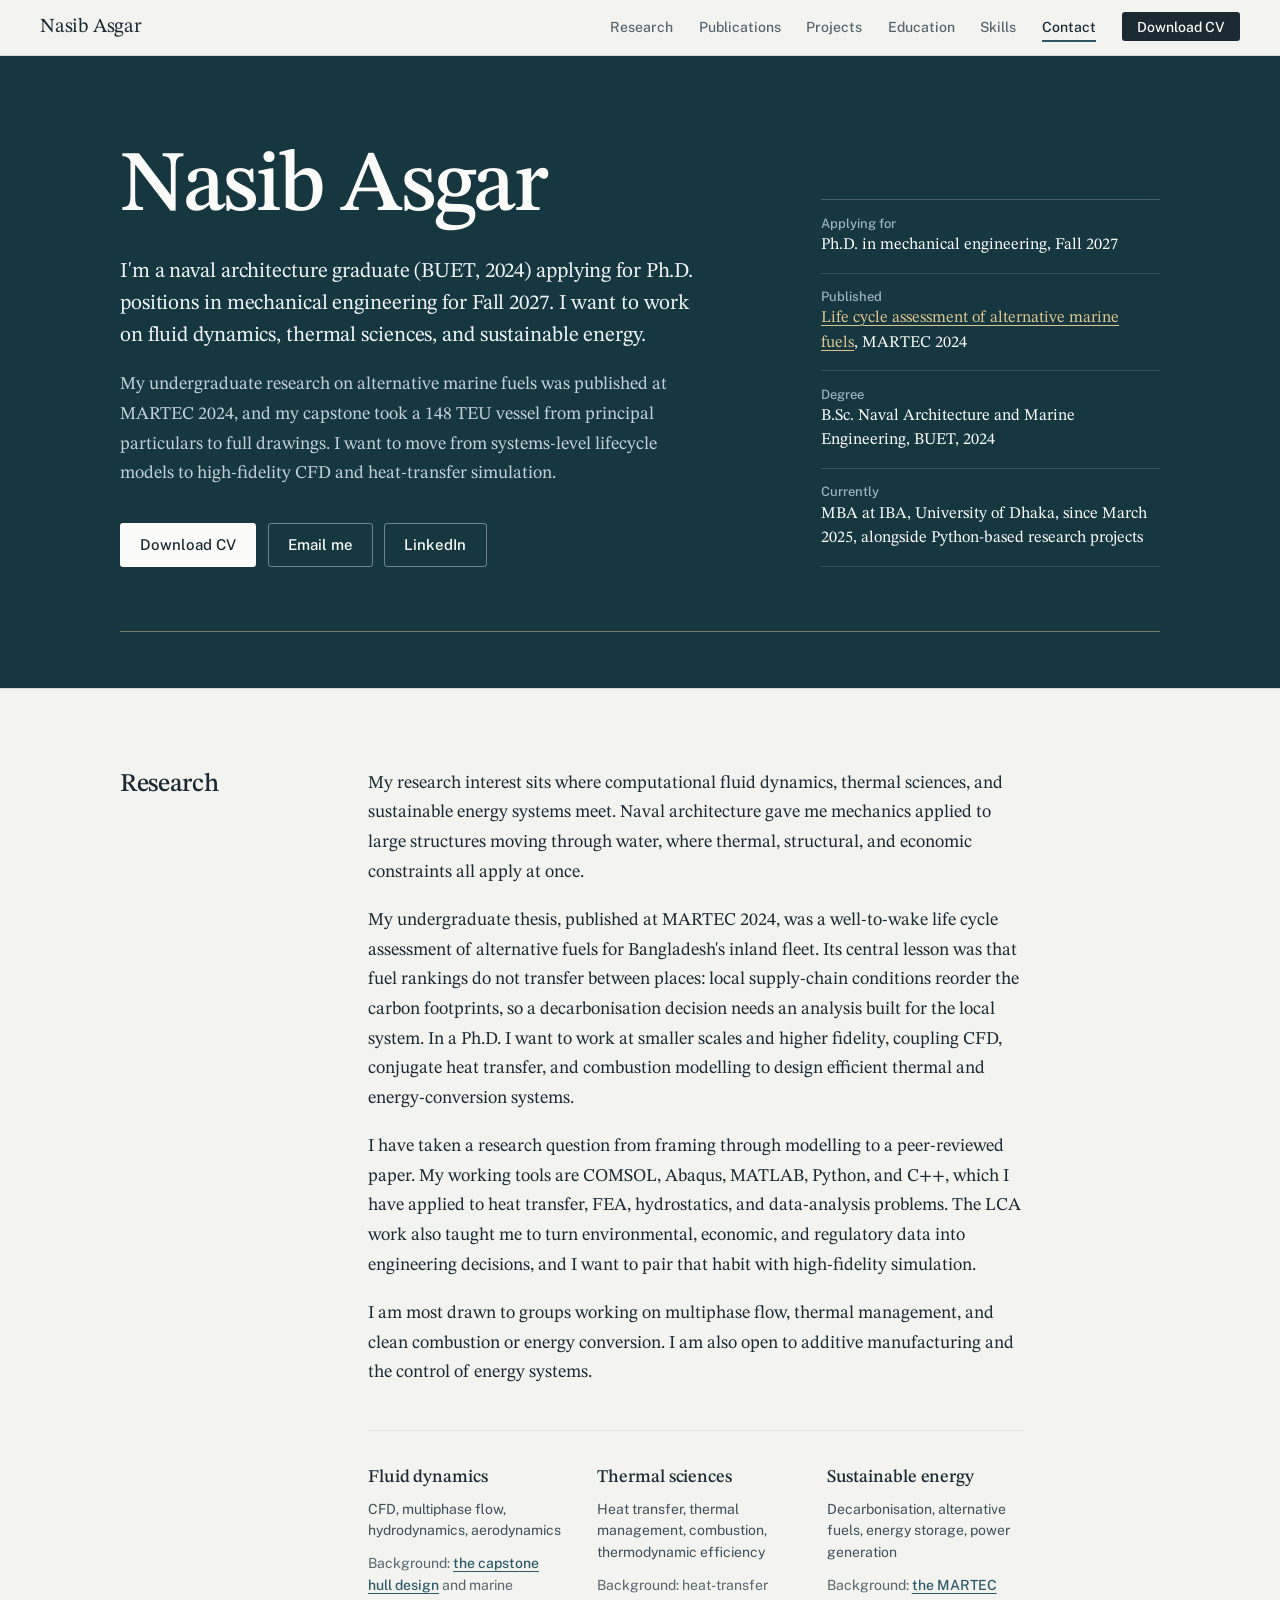
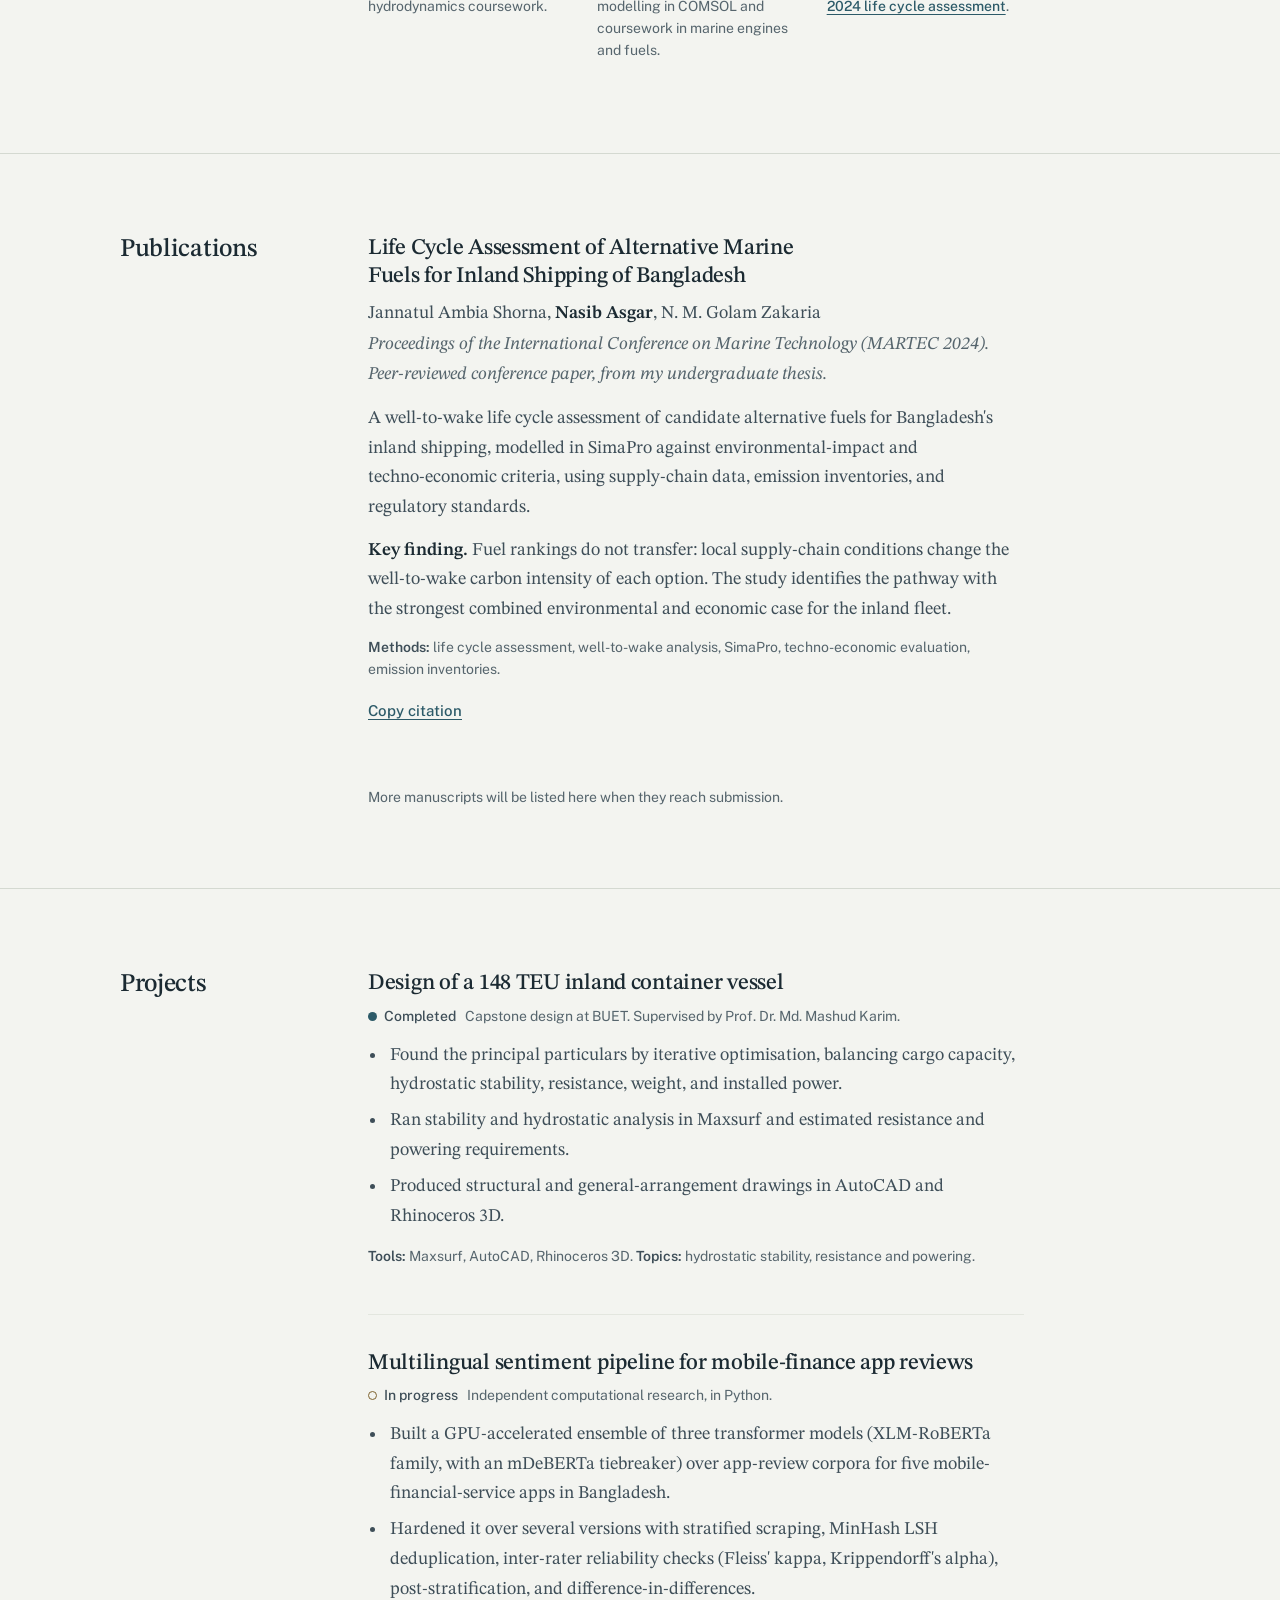
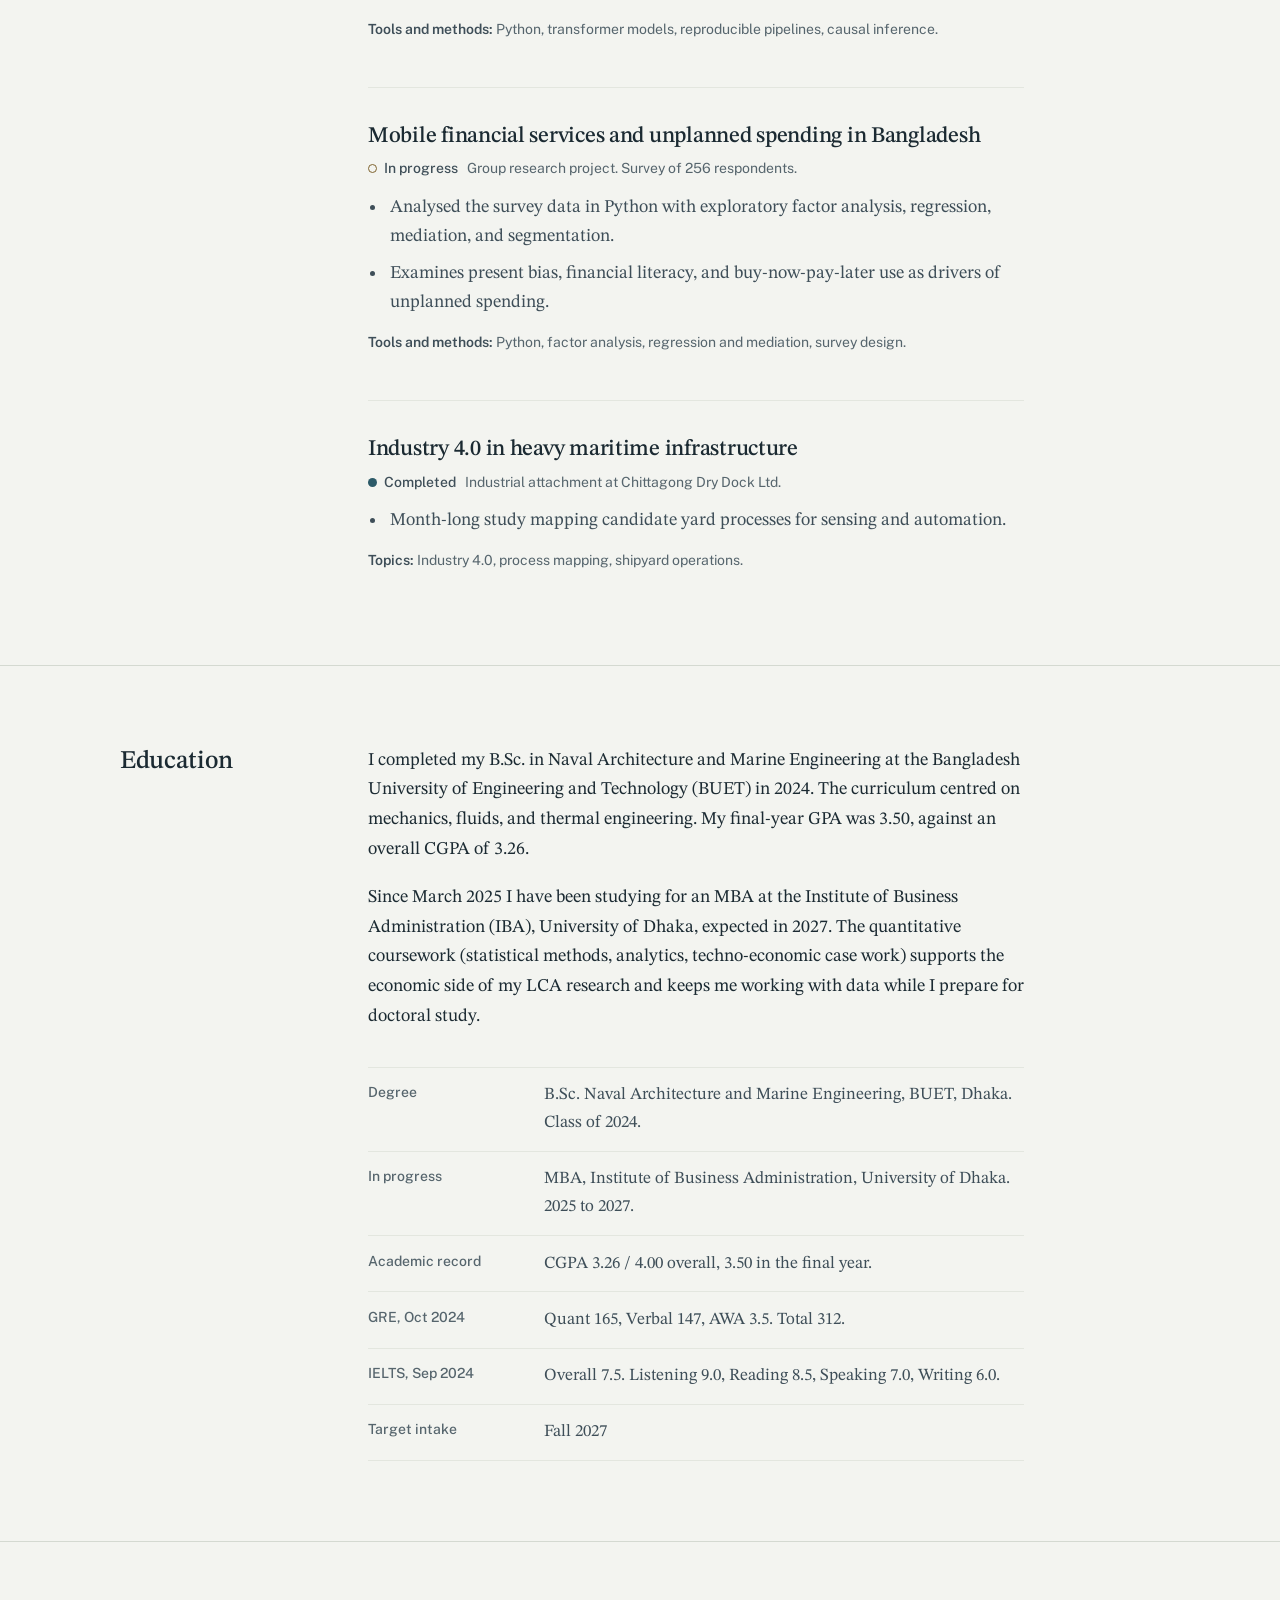
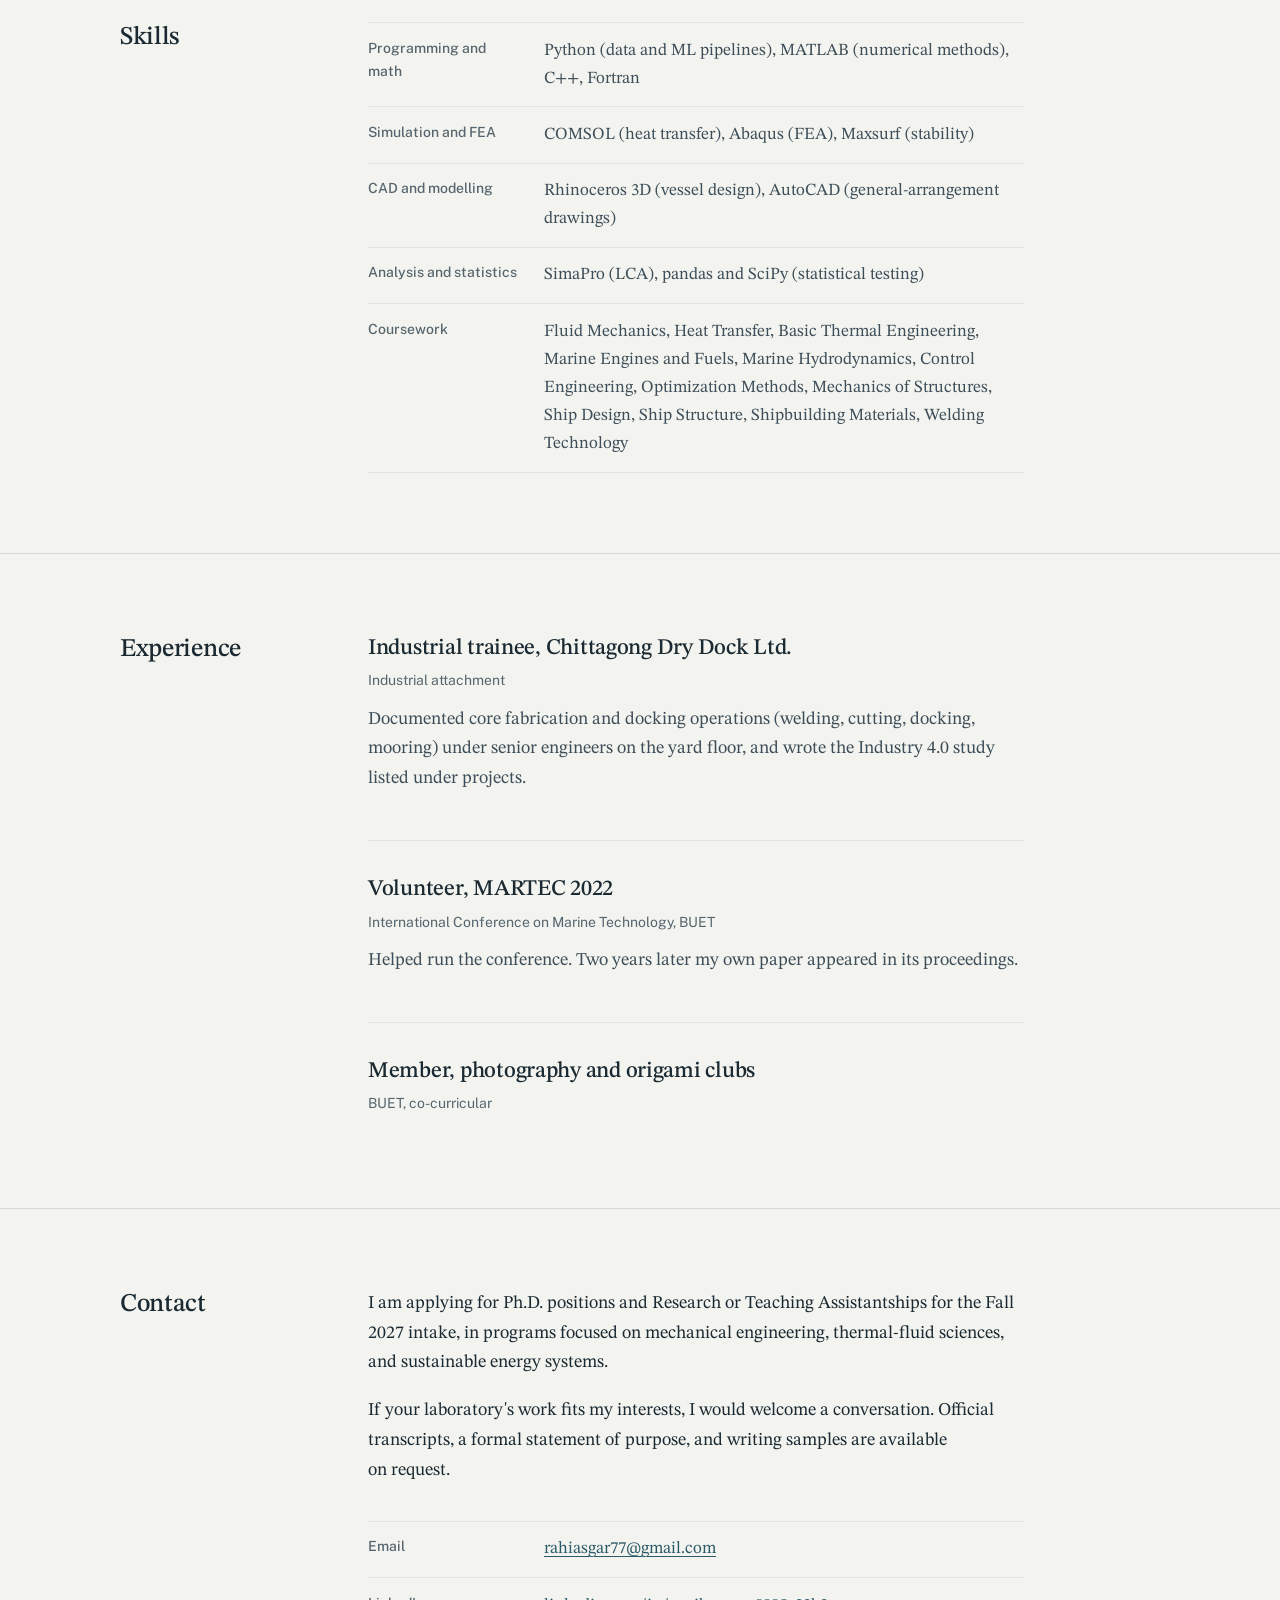
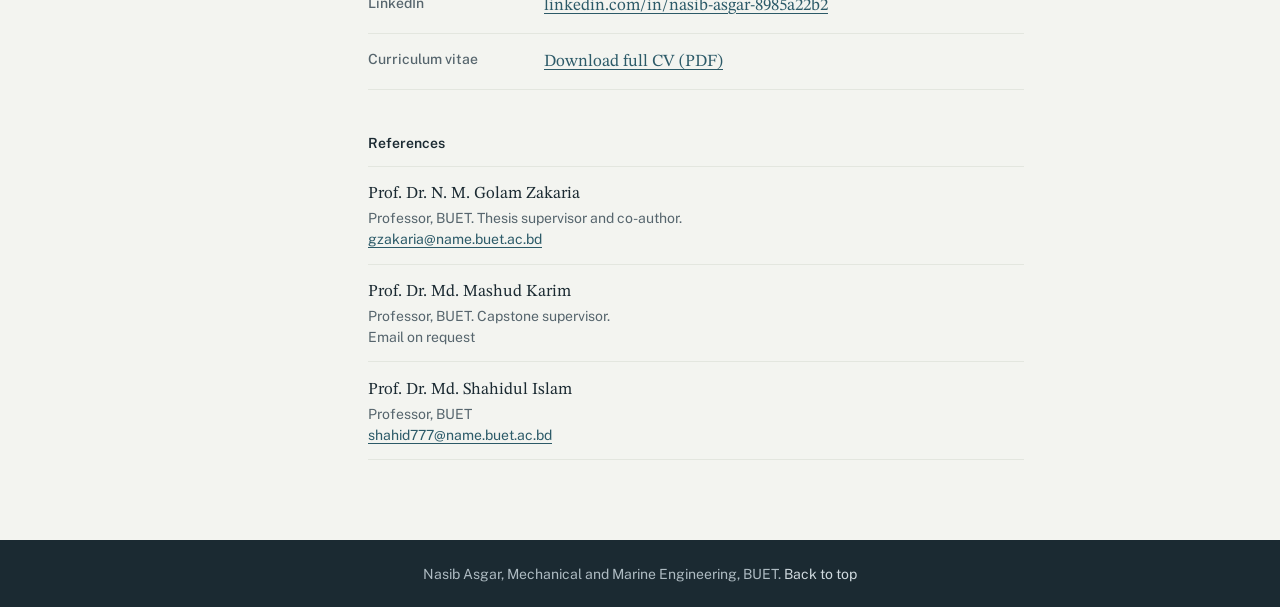
==== index.html @ 7a99ff24 "Remove load-line marks from nav, hero and favicon Co-Authored-By: Claude Sonnet 5.5 <noreply@anthrop" ====
<!DOCTYPE html>
<html lang="en">
<head>
<meta charset="UTF-8" />
<meta name="viewport" content="width=device-width, initial-scale=1, viewport-fit=cover" />
<meta name="color-scheme" content="light" />
<meta name="theme-color" content="#f3f4f0" />
<meta name="description" content="Nasib Asgar, Ph.D. applicant in mechanical engineering. Peer-reviewed research in life cycle assessment of alternative fuels; interests in CFD, thermal sciences, and sustainable energy systems. BUET graduate." />
<meta name="author" content="Nasib Asgar" />

<!-- Social preview (shows when the link is shared in emails / LinkedIn / messengers) -->
<meta property="og:type" content="website" />
<meta property="og:title" content="Nasib Asgar, Ph.D. applicant in mechanical engineering" />
<meta property="og:description" content="Peer-reviewed research in life cycle assessment. Interested in CFD, thermal sciences, and sustainable energy. Applying for Fall 2027." />
<meta property="og:url" content="https://nasibasgar.github.io/" />
<meta name="twitter:card" content="summary" />

<title>Nasib Asgar, Ph.D. applicant in mechanical engineering</title>


<!-- Structured data: helps search engines identify you -->
<script type="application/ld+json">
{
  "@context": "https://schema.org",
  "@type": "Person",
  "name": "Nasib Asgar",
  "url": "https://nasibasgar.github.io/",
  "sameAs": ["https://www.linkedin.com/in/nasib-asgar-8985a22b2"],
  "jobTitle": "Ph.D. applicant, mechanical engineering",
  "alumniOf": [
    { "@type": "CollegeOrUniversity", "name": "Bangladesh University of Engineering and Technology (BUET)" },
    { "@type": "CollegeOrUniversity", "name": "Institute of Business Administration, University of Dhaka" }
  ],
  "knowsAbout": ["Computational Fluid Dynamics", "Thermodynamics", "Heat Transfer", "Life Cycle Assessment", "Sustainable Energy Systems", "Naval Architecture", "Techno-economic Analysis"]
}
</script>

<!-- Type: STIX Two Text (the serif of scientific publishing) carries headings AND body,
     so the page reads like a paper. Public Sans handles interface text only. -->
<link rel="preconnect" href="https://fonts.googleapis.com" />
<link rel="preconnect" href="https://fonts.gstatic.com" crossorigin />
<link href="https://fonts.googleapis.com/css2?family=STIX+Two+Text:ital,wght@0,400;0,500;0,600;1,400;1,500&family=Public+Sans:wght@400;500;600&display=swap" rel="stylesheet" />

<style>
*, *::before, *::after { box-sizing: border-box; margin: 0; padding: 0; }

/* Palette: sea fog, deep water, slate, brass. Contrast checked for small text. */
:root {
  --fog:        #f3f4f0;
  --paper:      #fbfcf9;
  --ink:        #1b2a32;
  --ink-mid:    #3e4e58;
  --ink-soft:   #56656d;
  --rule:       #d4d9d1;
  --rule-soft:  #e3e6df;
  --deep:       #2c5a68;
  --deep-dark:  #1f4350;
  --brass:      #7f6430;
  --brass-light:#dcc58f;
  --water:      #163640;
  --water-text: #c3d1d7;
  --nav-h:      56px;
  --serif:      'STIX Two Text', 'Iowan Old Style', Georgia, 'Times New Roman', serif;
  --sans:       'Public Sans', system-ui, 'Segoe UI', sans-serif;
  --ease-out:   cubic-bezier(0.23, 1, 0.32, 1);
}

html {
  scroll-behavior: smooth;
  -webkit-tap-highlight-color: transparent;
  -webkit-text-size-adjust: 100%;
}

body {
  font-family: var(--serif);
  background: var(--fog);
  color: var(--ink);
  font-size: 18px;
  line-height: 1.65;
  -webkit-font-smoothing: antialiased;
  text-rendering: optimizeLegibility;
}

::selection { background: #d8e6e6; color: var(--deep-dark); }

a { color: var(--deep); text-decoration-thickness: 1px; text-underline-offset: 3px; transition: color 150ms ease; }
:focus-visible { outline: 2px solid var(--deep); outline-offset: 3px; border-radius: 2px; }
button, .btn, .nav-links a { touch-action: manipulation; -webkit-user-select: none; user-select: none; }

section { scroll-margin-top: calc(var(--nav-h) + 8px); }
p { text-wrap: pretty; }
h1, h2, h3 { text-wrap: balance; font-weight: 500; }

.skip {
  position: absolute; left: 1rem; top: -4rem; z-index: 300;
  background: var(--ink); color: var(--paper); padding: 0.5rem 1rem;
  font: 500 14px var(--sans); text-decoration: none; border-radius: 3px;
}
.skip:focus { top: 0.75rem; }

/* ── NAV: a translucent layer over the content ── */
nav {
  position: sticky; top: 0; z-index: 100;
  background: rgba(243, 244, 240, 0.86);
  -webkit-backdrop-filter: blur(14px) saturate(160%);
  backdrop-filter: blur(14px) saturate(160%);
  border-bottom: 1px solid var(--rule);
  display: flex; align-items: center; justify-content: space-between;
  height: var(--nav-h);
  padding: 0 max(2.5rem, env(safe-area-inset-right)) 0 max(2.5rem, env(safe-area-inset-left));
}
.nav-brand {
  font-size: 20px; letter-spacing: -0.01em; color: var(--ink);
  text-decoration: none; display: inline-flex; align-items: center; gap: 10px;
}
.nav-links { display: flex; gap: 1.6rem; list-style: none; align-items: center; }
.nav-links a {
  font: 500 14px var(--sans); color: var(--ink-soft); text-decoration: none;
  padding: 0.35rem 0; border-bottom: 2px solid transparent;
  transition: color 150ms ease, border-color 150ms ease;
}
.nav-links a.active { color: var(--ink); border-bottom-color: var(--deep); }
.nav-links a.nav-cv {
  color: var(--paper); background: var(--ink); border: 0;
  padding: 0.42rem 0.95rem; border-radius: 3px;
  transition: background 150ms ease, transform 140ms var(--ease-out);
}
.nav-links a.nav-cv:active { transform: scale(0.97); }
.nav-toggle {
  display: none; background: none; border: 1px solid var(--rule); color: var(--ink);
  font: 500 14px var(--sans); padding: 0.5rem 0.9rem; min-height: 40px; cursor: pointer; border-radius: 3px;
}

/* ── HERO: deep water, one quiet brass waterline ── */
.hero { background: var(--water); color: var(--paper); padding: 5.5rem 2.5rem 3.5rem; }
.hero-content {
  max-width: 1040px; margin: 0 auto;
  display: grid; grid-template-columns: minmax(0, 1.3fr) minmax(0, 0.7fr); gap: 4.5rem; align-items: end;
}
.hero-copy { max-width: 36rem; }

.hero-photo {
  width: 84px; height: 84px; border-radius: 50%; object-fit: cover;
  margin-bottom: 1.6rem; border: 1px solid rgba(255, 255, 255, 0.3); background: var(--water);
}
h1.hero-name {
  font-size: clamp(3.1rem, 7vw, 5.4rem); color: var(--paper);
  line-height: 1.02; letter-spacing: -0.028em; margin-bottom: 1.5rem;
}
.hero-lede { font-size: 1.32rem; line-height: 1.5; color: #eef3f4; letter-spacing: -0.005em; margin-bottom: 1.2rem; }
.hero-bio { color: var(--water-text); margin-bottom: 2.1rem; }

.hero-cta { display: flex; gap: 0.7rem; flex-wrap: wrap; }
.btn {
  display: inline-flex; align-items: center; min-height: 44px;
  padding: 0.6rem 1.2rem; font: 500 15px var(--sans); text-decoration: none;
  border-radius: 3px; cursor: pointer; border: 1px solid transparent;
  transition: background 150ms ease, border-color 150ms ease, color 150ms ease, transform 140ms var(--ease-out);
}
.btn:active { transform: scale(0.97); }
.btn-primary { background: var(--ink); color: var(--paper); }
.btn-ghost { background: transparent; color: var(--ink); border-color: var(--rule); }
.hero .btn-primary { background: var(--paper); color: var(--ink); }
.hero .btn-ghost { color: var(--paper); border-color: rgba(255, 255, 255, 0.38); }

/* At a glance: the facts a reader wants in the first five seconds */
.glance { border-top: 1px solid rgba(255, 255, 255, 0.22); }
.glance > div { padding: 0.95rem 0; border-bottom: 1px solid rgba(255, 255, 255, 0.14); }
.glance dt { font: 500 13px var(--sans); color: #9fb3bb; margin-bottom: 0.15rem; }
.glance dd { font-size: 1.02rem; line-height: 1.5; color: var(--paper); }
.hero a:not(.btn) { color: var(--brass-light); }

/* The waterline: a load-line mark and one brass rule */
.waterline { max-width: 1040px; margin: 4rem auto 0; display: flex; align-items: center; gap: 14px; }
.waterline::after { content: ""; flex: 1; height: 1px; background: rgba(217, 191, 134, 0.5); }
.waterline svg { flex: none; display: block; }

/* ── SECTIONS: heading in the margin, content in a reading column ── */
section { padding: 5rem 2.5rem; border-top: 1px solid var(--rule); }
.sec { max-width: 1040px; margin: 0 auto; display: grid; grid-template-columns: 200px minmax(0, 1fr); gap: 3rem; }
h2.sec-title {
  font-size: 1.6rem; line-height: 1.2; letter-spacing: -0.012em;
  position: sticky; top: calc(var(--nav-h) + 1.5rem); align-self: start;
}
.sec-body { max-width: 41rem; }
.sec-body > p { margin-bottom: 1.15rem; }
.sec-body > p:last-child { margin-bottom: 0; }
h3.sub {
  font: 600 14px var(--sans); color: var(--ink); margin: 2.8rem 0 0.9rem;
}

.label { font: 500 13px var(--sans); color: var(--ink-soft); }
.lead-in { font-weight: 600; color: var(--ink); }

/* Interests: three plain columns */
.interests { display: grid; grid-template-columns: repeat(3, 1fr); gap: 2rem; margin-top: 2.6rem; padding-top: 2rem; border-top: 1px solid var(--rule-soft); }
.interest h3 { font-size: 1.12rem; letter-spacing: -0.005em; margin-bottom: 0.4rem; }
.interest p { font: 14px/1.55 var(--sans); color: var(--ink-mid); margin-bottom: 0.7rem; }
.interest .why { color: var(--ink-soft); }
.interest a { font-weight: 500; }

/* Entries (publications, projects, experience) */
.entry { padding: 2.1rem 0; border-top: 1px solid var(--rule-soft); }
.entry:first-child { padding-top: 0; border-top: 0; }
.entry:last-child { padding-bottom: 0; }
.entry h3 { font-size: 1.4rem; line-height: 1.28; letter-spacing: -0.012em; margin-bottom: 0.5rem; }
.entry .meta { font: 14px/1.5 var(--sans); color: var(--ink-soft); margin-bottom: 0.85rem; }
.entry .authors { color: var(--ink-mid); margin-bottom: 0.1rem; }
.entry .authors strong { color: var(--ink); font-weight: 600; }
.entry .venue { color: var(--ink-soft); font-style: italic; margin-bottom: 0.9rem; }
.entry p { color: var(--ink-mid); margin-bottom: 0.8rem; }
.entry ul { padding-left: 1.15rem; color: var(--ink-mid); margin-bottom: 0.9rem; }
.entry li { margin-bottom: 0.4rem; padding-left: 0.2rem; }
.entry .tools { font: 14px/1.55 var(--sans); color: var(--ink-soft); }
.entry .tools b { font-weight: 600; color: var(--ink-mid); }
.finding { margin-top: 0.4rem; }

.state { display: inline-flex; align-items: center; gap: 7px; margin-right: 0.35rem; color: var(--ink-mid); font-weight: 500; }
.state::before { content: ""; width: 9px; height: 9px; border-radius: 50%; flex: none; }
.state.done::before { background: var(--deep); }
.state.active::before { border: 1.6px solid var(--brass); }

.actions { display: flex; flex-wrap: wrap; gap: 1.4rem; align-items: baseline; margin-top: 1.1rem; font: 500 15px var(--sans); }
.text-btn {
  font: inherit; color: var(--deep); background: none; border: 0; padding: 0.2rem 0; cursor: pointer;
  text-decoration: underline; text-decoration-thickness: 1px; text-underline-offset: 3px;
  transition: color 150ms ease, transform 140ms var(--ease-out);
}
.text-btn:active { transform: scale(0.97); }
.pipeline { margin-top: 2rem; font: 14px/1.5 var(--sans); color: var(--ink-soft); }

/* Definition rows (education, skills, contact) */
.rows { margin-top: 2.2rem; }
.row { display: grid; grid-template-columns: 9.5rem minmax(0, 1fr); gap: 1.5rem; padding: 0.85rem 0; border-top: 1px solid var(--rule-soft); }
.row:last-child { border-bottom: 1px solid var(--rule-soft); }
.row dt { font: 500 14px/1.7 var(--sans); color: var(--ink-soft); }
.row dd { color: var(--ink-mid); font-size: 17px; }
.row dd small { font: 14px var(--sans); color: var(--ink-soft); }

/* References */
.refs { margin-top: 2.4rem; }
.ref { padding: 0.85rem 0; border-top: 1px solid var(--rule-soft); }
.ref:last-child { border-bottom: 1px solid var(--rule-soft); }
.ref-name { font-size: 1.05rem; }
.ref-role, .ref-contact { font: 14px/1.5 var(--sans); color: var(--ink-soft); }
.ref-contact a { word-break: break-all; }

/* ── FOOTER ── */
footer {
  background: var(--ink); color: #aebbc2; text-align: center;
  font: 14px var(--sans);
  padding: 1.6rem max(2.5rem, env(safe-area-inset-right)) calc(1.6rem + env(safe-area-inset-bottom)) max(2.5rem, env(safe-area-inset-left));
}
footer a { color: #cfd9de; text-decoration: none; }

/* Hover only where hover exists (touch fires false hovers on tap) */
@media (hover: hover) and (pointer: fine) {
  a:hover { color: var(--deep-dark); }
  .nav-links a:hover { color: var(--ink); }
  .nav-links a.nav-cv:hover { background: var(--deep-dark); color: var(--paper); }
  .btn-primary:hover { background: var(--deep-dark); color: var(--paper); }
  .hero .btn-primary:hover { background: #fff; color: var(--ink); }
  .hero .btn-ghost:hover { border-color: #fff; color: #fff; }
  .hero a:not(.btn):hover { color: #fff; }
  .btn-ghost:hover { border-color: var(--deep); color: var(--deep-dark); }
  .text-btn:hover { color: var(--deep-dark); }
  footer a:hover { color: #fff; }
}

/* ── RESPONSIVE ── */
@media (max-width: 1000px) {
  .sec { grid-template-columns: 1fr; gap: 1.6rem; }
  h2.sec-title { position: static; }
  .sec-body { max-width: 42rem; }
  .interests { grid-template-columns: 1fr; gap: 1.6rem; }
}
@media (max-width: 900px) {
  .hero { padding: 4rem 1.25rem 2.5rem; }
  .hero-content { grid-template-columns: 1fr; gap: 2.5rem; align-items: start; }
  .waterline { margin-top: 3rem; }
}
@media (max-width: 820px) {
  nav { padding: 0 1.25rem; }
  .nav-toggle { display: block; }
  .nav-links {
    display: none; position: absolute; top: var(--nav-h); left: 0; right: 0;
    background: var(--paper); border-bottom: 1px solid var(--rule);
    flex-direction: column; align-items: flex-start; gap: 0; padding: 0.5rem 1.25rem 0.9rem;
  }
  .nav-links.open { display: flex; }
  .nav-links li { width: 100%; }
  .nav-links a { display: block; padding: 0.8rem 0; border-bottom: 0; }
  .nav-links a.active { box-shadow: inset 3px 0 0 var(--deep); padding-left: 0.8rem; }
  .nav-links a.nav-cv { display: inline-block; margin-top: 0.4rem; padding: 0.65rem 1.1rem; }
}
@media (max-width: 640px) {
  body { font-size: 17px; }
  section { padding: 3.5rem 1.25rem; }
  h1.hero-name { font-size: 3rem; }
  .row { grid-template-columns: 1fr; gap: 0; }
  .entry h3 { font-size: 1.28rem; }
}

@media (prefers-reduced-motion: reduce) {
  html { scroll-behavior: auto; }
  .btn:active, .text-btn:active, .nav-links a.nav-cv:active { transform: none; }
}

@media print {
  nav, .waterline, .hero-cta, .text-btn, .skip { display: none !important; }
  body { background: #fff; font-size: 11pt; }
  .hero { padding: 1rem 0; background: #fff !important; }
  .hero, .hero * { color: #000 !important; }
  section { padding: 1.4rem 0; }
  .entry, .ref, .row { break-inside: avoid; }
  h2.sec-title { position: static; }
}
</style>
</head>
<body>

<!-- ═══════════════════════════════════════════════════════════════════
     EDIT YOUR LINKS HERE. This is the ONLY place you need to change
     them. Every button and link on the page reads from this list.

     • cv ............ file name of your CV PDF (upload it to the repo root)
     • paper ......... ResearchGate page of your MARTEC 2024 paper
     • researchgate .. your ResearchGate profile
     • linkedin ...... your LinkedIn profile
     • scholar ....... (optional) Google Scholar profile, once your paper is indexed
     • email ......... your contact email

     Any link still containing "PASTE" is automatically HIDDEN on the live
     page, so nothing broken is ever shown to a professor. Fill them in
     and they appear.
     ═══════════════════════════════════════════════════════════════════ -->
<script>
const LINKS = {
  email:        "rahiasgar77@gmail.com",
  cv:           "Nasib_Asgar_CV.pdf",
  paper:        "https://www.researchgate.net/publication/PASTE-YOUR-PAPER-LINK-HERE",
  researchgate: "https://www.researchgate.net/profile/PASTE-YOUR-PROFILE-LINK-HERE",
  linkedin:     "https://www.linkedin.com/in/nasib-asgar-8985a22b2",
  scholar:      "https://scholar.google.com/citations?user=PASTE-YOUR-ID-HERE"
};
</script>

<a class="skip" href="#statement">Skip to content</a>

<!-- NAV -->
<nav aria-label="Primary">
  <a href="#top" class="nav-brand">
    Nasib Asgar
  </a>
  <button class="nav-toggle" id="navToggle" aria-label="Open menu" aria-expanded="false" aria-controls="navLinks">Menu</button>
  <ul class="nav-links" id="navLinks">
    <li><a href="#statement">Research</a></li>
    <li><a href="#publications">Publications</a></li>
    <li><a href="#projects">Projects</a></li>
    <li><a href="#about">Education</a></li>
    <li><a href="#skills">Skills</a></li>
    <li><a href="#contact">Contact</a></li>
    <li><a data-link="cv" href="Nasib_Asgar_CV.pdf" download class="nav-cv">Download CV</a></li>
  </ul>
</nav>

<!-- HERO -->
<header class="hero" id="top">
  <div class="hero-content">
    <div class="hero-copy">
      <!-- PHOTO: upload a square headshot named 'profile.jpg' to the repo root.
           Until then nothing is shown (no placeholder). -->
      <img class="hero-photo" src="profile.jpg" alt="Portrait of Nasib Asgar" width="84" height="84" onerror="this.remove()" />

      <h1 class="hero-name">Nasib Asgar</h1>
      <p class="hero-lede">
        I'm a naval architecture graduate (BUET, 2024) applying for Ph.D. positions in
        mechanical engineering for Fall 2027. I want to work on fluid dynamics, thermal
        sciences, and sustainable energy.
      </p>
      <p class="hero-bio">
        My undergraduate research on alternative marine fuels was published at MARTEC 2024,
        and my capstone took a 148&nbsp;TEU vessel from principal particulars to full
        drawings. I want to move from systems-level lifecycle models to high-fidelity CFD and
        heat-transfer simulation.
      </p>
      <div class="hero-cta">
        <a data-link="cv" href="Nasib_Asgar_CV.pdf" download class="btn btn-primary">Download CV</a>
        <a data-link="email" href="mailto:rahiasgar77@gmail.com" class="btn btn-ghost">Email me</a>
        <a data-link="researchgate" href="#" target="_blank" rel="noopener" class="btn btn-ghost">ResearchGate</a>
        <a data-link="linkedin" href="#" target="_blank" rel="noopener" class="btn btn-ghost">LinkedIn</a>
      </div>
    </div>

    <dl class="glance">
      <div><dt>Applying for</dt><dd>Ph.D. in mechanical engineering, Fall 2027</dd></div>
      <div><dt>Published</dt><dd><a href="#publications">Life cycle assessment of alternative marine fuels</a>, MARTEC 2024</dd></div>
      <div><dt>Degree</dt><dd>B.Sc. Naval Architecture and Marine Engineering, BUET, 2024</dd></div>
      <div><dt>Currently</dt><dd>MBA at IBA, University of Dhaka, since March 2025, alongside Python-based research projects</dd></div>
    </dl>
  </div>

  <div class="waterline" aria-hidden="true"></div>
</header>

<!-- RESEARCH STATEMENT -->
<section id="statement">
  <div class="sec">
    <h2 class="sec-title">Research</h2>
    <div class="sec-body">
      <p>
        My research interest sits where computational fluid dynamics, thermal sciences, and
        sustainable energy systems meet. Naval architecture gave me mechanics applied to large
        structures moving through water, where thermal, structural, and economic constraints
        all apply at once.
      </p>
      <p>
        My undergraduate thesis, published at MARTEC 2024, was a well-to-wake life cycle
        assessment of alternative fuels for Bangladesh's inland fleet. Its central lesson was
        that fuel rankings do not transfer between places: local supply-chain conditions
        reorder the carbon footprints, so a decarbonisation decision needs an analysis built
        for the local system. In a Ph.D. I want to work at smaller scales and higher fidelity,
        coupling CFD, conjugate heat transfer, and combustion modelling to design efficient
        thermal and energy-conversion systems.
      </p>
      <p>
        I have taken a research question from framing through modelling to a peer-reviewed
        paper. My working tools are COMSOL, Abaqus, MATLAB, Python, and C++, which I have
        applied to heat transfer, FEA, hydrostatics, and data-analysis problems. The LCA work
        also taught me to turn environmental, economic, and regulatory data into engineering
        decisions, and I want to pair that habit with high-fidelity simulation.
      </p>
      <p>
        I am most drawn to groups working on multiphase flow, thermal management, and clean
        combustion or energy conversion. I am also open to additive manufacturing and the
        control of energy systems.
      </p>

      <div class="interests">
        <div class="interest">
          <h3>Fluid dynamics</h3>
          <p>CFD, multiphase flow, hydrodynamics, aerodynamics</p>
          <p class="why">Background: <a href="#projects">the capstone hull design</a> and marine hydrodynamics coursework.</p>
        </div>
        <div class="interest">
          <h3>Thermal sciences</h3>
          <p>Heat transfer, thermal management, combustion, thermodynamic efficiency</p>
          <p class="why">Background: heat-transfer modelling in COMSOL and coursework in marine engines and fuels.</p>
        </div>
        <div class="interest">
          <h3>Sustainable energy</h3>
          <p>Decarbonisation, alternative fuels, energy storage, power generation</p>
          <p class="why">Background: <a href="#publications">the MARTEC 2024 life cycle assessment</a>.</p>
        </div>
      </div>
    </div>
  </div>
</section>

<!-- PUBLICATIONS -->
<section id="publications">
  <div class="sec">
    <h2 class="sec-title">Publications</h2>
    <div class="sec-body">

      <article class="entry">
        <h3>Life Cycle Assessment of Alternative Marine Fuels for Inland Shipping of Bangladesh</h3>
        <p class="authors">Jannatul Ambia Shorna, <strong>Nasib Asgar</strong>, N. M. Golam Zakaria</p>
        <p class="venue">Proceedings of the International Conference on Marine Technology (MARTEC 2024). Peer-reviewed conference paper, from my undergraduate thesis.</p>
        <p>
          A well-to-wake life cycle assessment of candidate alternative fuels for Bangladesh's
          inland shipping, modelled in SimaPro against environmental-impact and techno-economic
          criteria, using supply-chain data, emission inventories, and regulatory standards.
        </p>
        <!-- STRONGER WITH NUMBERS. Replace the finding below with specifics from your paper,
             e.g. "Fuel X showed a YY% lower well-to-wake GWP than HFO under local supply-chain
             conditions." Committees skim for figures. -->
        <p class="finding">
          <span class="lead-in">Key finding.</span> Fuel rankings do not transfer: local
          supply-chain conditions change the well-to-wake carbon intensity of each option. The
          study identifies the pathway with the strongest combined environmental and economic
          case for the inland fleet.
        </p>
        <p class="tools"><b>Methods:</b> life cycle assessment, well-to-wake analysis, SimaPro, techno-economic evaluation, emission inventories.</p>
        <div class="actions">
          <a data-link="paper" href="#" target="_blank" rel="noopener">Read on ResearchGate</a>
          <button type="button" class="text-btn cite-btn" data-cite="Shorna, J. A., Asgar, N., &amp; Zakaria, N. M. G. (2024). Life Cycle Assessment of Alternative Marine Fuels for Inland Shipping of Bangladesh. Proceedings of the International Conference on Marine Technology (MARTEC 2024).">Copy citation</button>
        </div>
      </article>

      <!-- TEMPLATE: copy this block to add a publication, preprint, or manuscript in preparation:
      <article class="entry">
        <h3>Title</h3>
        <p class="authors">Author 1, <strong>Nasib Asgar</strong>, Author 3</p>
        <p class="venue">Venue, year, or status (for example: manuscript in preparation)</p>
        <p>One or two sentences on what you did and what you found.</p>
        <div class="actions"><a href="https://..." target="_blank" rel="noopener">Link</a></div>
      </article>
      -->

      <p class="pipeline">More manuscripts will be listed here when they reach submission.</p>
    </div>
  </div>
</section>

<!-- PROJECTS -->
<section id="projects">
  <div class="sec">
    <h2 class="sec-title">Projects</h2>
    <div class="sec-body">

      <article class="entry">
        <h3>Design of a 148 TEU inland container vessel</h3>
        <p class="meta"><span class="state done">Completed</span> Capstone design at BUET. Supervised by Prof. Dr. Md. Mashud Karim.</p>
        <ul>
          <li>Found the principal particulars by iterative optimisation, balancing cargo capacity, hydrostatic stability, resistance, weight, and installed power.</li>
          <li>Ran stability and hydrostatic analysis in Maxsurf and estimated resistance and powering requirements.</li>
          <li>Produced structural and general-arrangement drawings in AutoCAD and Rhinoceros&nbsp;3D.</li>
          <!-- Add one number here (principal dimensions, design speed, installed kW, or number
               of design iterations). It makes the entry concrete. -->
        </ul>
        <p class="tools"><b>Tools:</b> Maxsurf, AutoCAD, Rhinoceros 3D. <b>Topics:</b> hydrostatic stability, resistance and powering.</p>
      </article>

      <article class="entry">
        <h3>Multilingual sentiment pipeline for mobile-finance app reviews</h3>
        <p class="meta"><span class="state active">In progress</span> Independent computational research, in Python.</p>
        <ul>
          <li>Built a GPU-accelerated ensemble of three transformer models (XLM-RoBERTa family, with an mDeBERTa tiebreaker) over app-review corpora for five mobile-financial-service apps in Bangladesh.</li>
          <li>Hardened it over several versions with stratified scraping, MinHash LSH deduplication, inter-rater reliability checks (Fleiss' kappa, Krippendorff's alpha), post-stratification, and difference-in-differences.</li>
        </ul>
        <p class="tools"><b>Tools and methods:</b> Python, transformer models, reproducible pipelines, causal inference.</p>
      </article>

      <article class="entry">
        <h3>Mobile financial services and unplanned spending in Bangladesh</h3>
        <p class="meta"><span class="state active">In progress</span> Group research project. Survey of 256 respondents.</p>
        <ul>
          <li>Analysed the survey data in Python with exploratory factor analysis, regression, mediation, and segmentation.</li>
          <li>Examines present bias, financial literacy, and buy-now-pay-later use as drivers of unplanned spending.</li>
        </ul>
        <p class="tools"><b>Tools and methods:</b> Python, factor analysis, regression and mediation, survey design.</p>
      </article>

      <article class="entry">
        <h3>Industry 4.0 in heavy maritime infrastructure</h3>
        <p class="meta"><span class="state done">Completed</span> Industrial attachment at Chittagong Dry Dock Ltd.</p>
        <ul>
          <li>Month-long study mapping candidate yard processes for sensing and automation.</li>
          <!-- If the study produced a concrete recommendation or figure, add it here. -->
        </ul>
        <p class="tools"><b>Topics:</b> Industry 4.0, process mapping, shipyard operations.</p>
      </article>

      <!-- TEMPLATE: copy this block to add a project:
      <article class="entry">
        <h3>Project title</h3>
        <p class="meta"><span class="state active">In progress</span> Context, supervisor, or setting.</p>
        <ul><li>What you did, the tools you used, and ideally one number.</li></ul>
        <p class="tools"><b>Tools:</b> ...</p>
      </article>
      (use class="state done" and the word "Completed" when a project is finished)
      -->
    </div>
  </div>
</section>

<!-- EDUCATION -->
<section id="about">
  <div class="sec">
    <h2 class="sec-title">Education</h2>
    <div class="sec-body">
      <p>
        I completed my B.Sc. in Naval Architecture and Marine Engineering at the Bangladesh
        University of Engineering and Technology (BUET) in 2024. The curriculum centred on
        mechanics, fluids, and thermal engineering. My final-year GPA was 3.50, against an
        overall CGPA of 3.26.
      </p>
      <!-- Verify the MBA framing and dates below. An unexplained gap after graduation is a
           red flag to committees; this paragraph presents it as deliberate preparation. -->
      <p>
        Since March 2025 I have been studying for an MBA at the Institute of Business
        Administration (IBA), University of Dhaka, expected in 2027. The quantitative coursework
        (statistical methods, analytics, techno-economic case work) supports the economic side
        of my LCA research and keeps me working with data while I prepare for doctoral study.
      </p>

      <dl class="rows">
        <div class="row"><dt>Degree</dt><dd>B.Sc. Naval Architecture and Marine Engineering, BUET, Dhaka. Class of 2024.</dd></div>
        <div class="row"><dt>In progress</dt><dd>MBA, Institute of Business Administration, University of Dhaka. 2025 to 2027.</dd></div>
        <div class="row"><dt>Academic record</dt><dd>CGPA 3.26 / 4.00 overall, 3.50 in the final year.</dd></div>
        <div class="row"><dt>GRE, Oct 2024</dt><dd>Quant 165, Verbal 147, AWA 3.5. Total 312.</dd></div>
        <div class="row"><dt>IELTS, Sep 2024</dt><dd>Overall 7.5. Listening 9.0, Reading 8.5, Speaking 7.0, Writing 6.0.</dd></div>
        <div class="row"><dt>Target intake</dt><dd>Fall 2027</dd></div>
      </dl>
    </div>
  </div>
</section>

<!-- SKILLS + COURSEWORK -->
<section id="skills">
  <div class="sec">
    <h2 class="sec-title">Skills</h2>
    <div class="sec-body">
      <dl class="rows" style="margin-top:0">
        <div class="row"><dt>Programming and math</dt><dd>Python (data and ML pipelines), MATLAB (numerical methods), C++, Fortran</dd></div>
        <div class="row"><dt>Simulation and FEA</dt><dd>COMSOL (heat transfer), Abaqus (FEA), Maxsurf (stability)</dd></div>
        <div class="row"><dt>CAD and modelling</dt><dd>Rhinoceros 3D (vessel design), AutoCAD (general-arrangement drawings)</dd></div>
        <div class="row"><dt>Analysis and statistics</dt><dd>SimaPro (LCA), pandas and SciPy (statistical testing)</dd></div>
        <div class="row"><dt>Coursework</dt><dd>Fluid Mechanics, Heat Transfer, Basic Thermal Engineering, Marine Engines and Fuels, Marine Hydrodynamics, Control Engineering, Optimization Methods, Mechanics of Structures, Ship Design, Ship Structure, Shipbuilding Materials, Welding Technology</dd></div>
      </dl>
    </div>
  </div>
</section>

<!-- EXPERIENCE -->
<section id="experience">
  <div class="sec">
    <h2 class="sec-title">Experience</h2>
    <div class="sec-body">
      <article class="entry">
        <h3>Industrial trainee, Chittagong Dry Dock Ltd.</h3>
        <p class="meta">Industrial attachment</p>
        <p>
          Documented core fabrication and docking operations (welding, cutting, docking,
          mooring) under senior engineers on the yard floor, and wrote the Industry 4.0 study
          listed under projects.
        </p>
      </article>
      <article class="entry">
        <h3>Volunteer, MARTEC 2022</h3>
        <p class="meta">International Conference on Marine Technology, BUET</p>
        <p>Helped run the conference. Two years later my own paper appeared in its proceedings.</p>
      </article>
      <article class="entry">
        <h3>Member, photography and origami clubs</h3>
        <p class="meta">BUET, co-curricular</p>
      </article>

      <!-- TA FUNDING TIP: if you have EVER tutored, mentored juniors, led lab sessions,
           or taught in any capacity, add it here using the template below. It is the single
           most persuasive item for Teaching Assistantship decisions.
      <article class="entry">
        <h3>Your role, organisation</h3>
        <p class="meta">Dates or type</p>
        <p>What you did, for whom, and any outcome.</p>
      </article>
      -->
    </div>
  </div>
</section>

<!-- CONTACT -->
<section id="contact">
  <div class="sec">
    <h2 class="sec-title">Contact</h2>
    <div class="sec-body">
      <p>
        I am applying for Ph.D. positions and Research or Teaching Assistantships for the
        Fall 2027 intake, in programs focused on mechanical engineering, thermal-fluid
        sciences, and sustainable energy systems.
      </p>
      <p>
        If your laboratory's work fits my interests, I would welcome a conversation. Official
        transcripts, a formal statement of purpose, and writing samples are available on
        request.
      </p>

      <dl class="rows">
        <div class="row"><dt>Email</dt><dd><a data-link="email" href="mailto:rahiasgar77@gmail.com" data-link-text>rahiasgar77@gmail.com</a></dd></div>
        <div class="row"><dt>ResearchGate</dt><dd><a data-link="researchgate" href="#" target="_blank" rel="noopener">Profile and publications</a></dd></div>
        <div class="row"><dt>Google Scholar</dt><dd><a data-link="scholar" href="#" target="_blank" rel="noopener">Citations profile</a></dd></div>
        <div class="row"><dt>LinkedIn</dt><dd><a data-link="linkedin" href="#" target="_blank" rel="noopener">linkedin.com/in/nasib-asgar-8985a22b2</a></dd></div>
        <div class="row"><dt>Curriculum vitae</dt><dd><a data-link="cv" href="Nasib_Asgar_CV.pdf" download>Download full CV (PDF)</a></dd></div>
      </dl>

      <h3 class="sub">References</h3>
      <div class="refs" style="margin-top:0">
        <div class="ref">
          <div class="ref-name">Prof. Dr. N. M. Golam Zakaria</div>
          <div class="ref-role">Professor, BUET. Thesis supervisor and co-author.</div>
          <div class="ref-contact"><a href="mailto:gzakaria@name.buet.ac.bd">gzakaria@name.buet.ac.bd</a></div>
        </div>
        <!-- Confirm Dr. Karim is willing to be a referee, then replace
             "Email on request" with his address. Three referees is the standard. -->
        <div class="ref">
          <div class="ref-name">Prof. Dr. Md. Mashud Karim</div>
          <div class="ref-role">Professor, BUET. Capstone supervisor.</div>
          <div class="ref-contact">Email on request</div>
        </div>
        <div class="ref">
          <div class="ref-name">Prof. Dr. Md. Shahidul Islam</div>
          <div class="ref-role">Professor, BUET</div>
          <div class="ref-contact"><a href="mailto:shahid777@name.buet.ac.bd">shahid777@name.buet.ac.bd</a></div>
        </div>
      </div>
    </div>
  </div>
</section>

<footer>
  Nasib Asgar, Mechanical and Marine Engineering, BUET. <a href="#top">Back to top</a>
</footer>

<script>
// ── Apply the LINKS config to every element tagged with data-link.
//    Links whose value is missing or still contains "PASTE" are hidden (with their row),
//    so an unfinished link is never shown broken to a visitor. ──
document.querySelectorAll('[data-link]').forEach(el => {
  const key = el.dataset.link;
  const value = LINKS[key];
  const unset = !value || /PASTE/i.test(value);
  if (unset) { (el.closest('.row') || el).style.display = 'none'; return; }
  el.href = key === 'email'
    ? 'mailto:' + value + '?subject=' + encodeURIComponent('Ph.D. opportunity: Nasib Asgar')
    : value;
});
document.querySelectorAll('[data-link-text]').forEach(el => { el.textContent = LINKS.email; });

// ── Mobile menu ──
const navToggle = document.getElementById('navToggle');
const navLinks = document.getElementById('navLinks');
navToggle.addEventListener('click', () => {
  const open = navLinks.classList.toggle('open');
  navToggle.setAttribute('aria-expanded', open);
  navToggle.textContent = open ? 'Close' : 'Menu';
});
navLinks.querySelectorAll('a').forEach(a => a.addEventListener('click', () => {
  navLinks.classList.remove('open');
  navToggle.setAttribute('aria-expanded', 'false');
  navToggle.textContent = 'Menu';
}));

// ── Copy citation ──
document.querySelectorAll('.cite-btn').forEach(btn => {
  btn.addEventListener('click', async () => {
    const text = btn.dataset.cite;
    try {
      await navigator.clipboard.writeText(text);
    } catch (e) {
      const ta = document.createElement('textarea');
      ta.value = text; document.body.appendChild(ta); ta.select();
      try { document.execCommand('copy'); } catch (_) {}
      document.body.removeChild(ta);
    }
    const old = btn.textContent;
    btn.textContent = 'Copied';
    setTimeout(() => { btn.textContent = old; }, 1600);
  });
});

// ── Mark the current section in the nav ──
const navAnchors = [...navLinks.querySelectorAll('a[href^="#"]')];
const sectionMap = new Map();
navAnchors.forEach(a => {
  const sec = document.getElementById(a.getAttribute('href').slice(1));
  if (sec) sectionMap.set(sec, a);
});
if ('IntersectionObserver' in window) {
  const spy = new IntersectionObserver(entries => {
    entries.forEach(e => {
      if (!e.isIntersecting) return;
      navAnchors.forEach(a => a.classList.remove('active'));
      const a = sectionMap.get(e.target);
      if (a) a.classList.add('active');
    });
  }, { rootMargin: '-45% 0px -50% 0px' });
  sectionMap.forEach((_, sec) => spy.observe(sec));
}
</script>

</body>
</html>
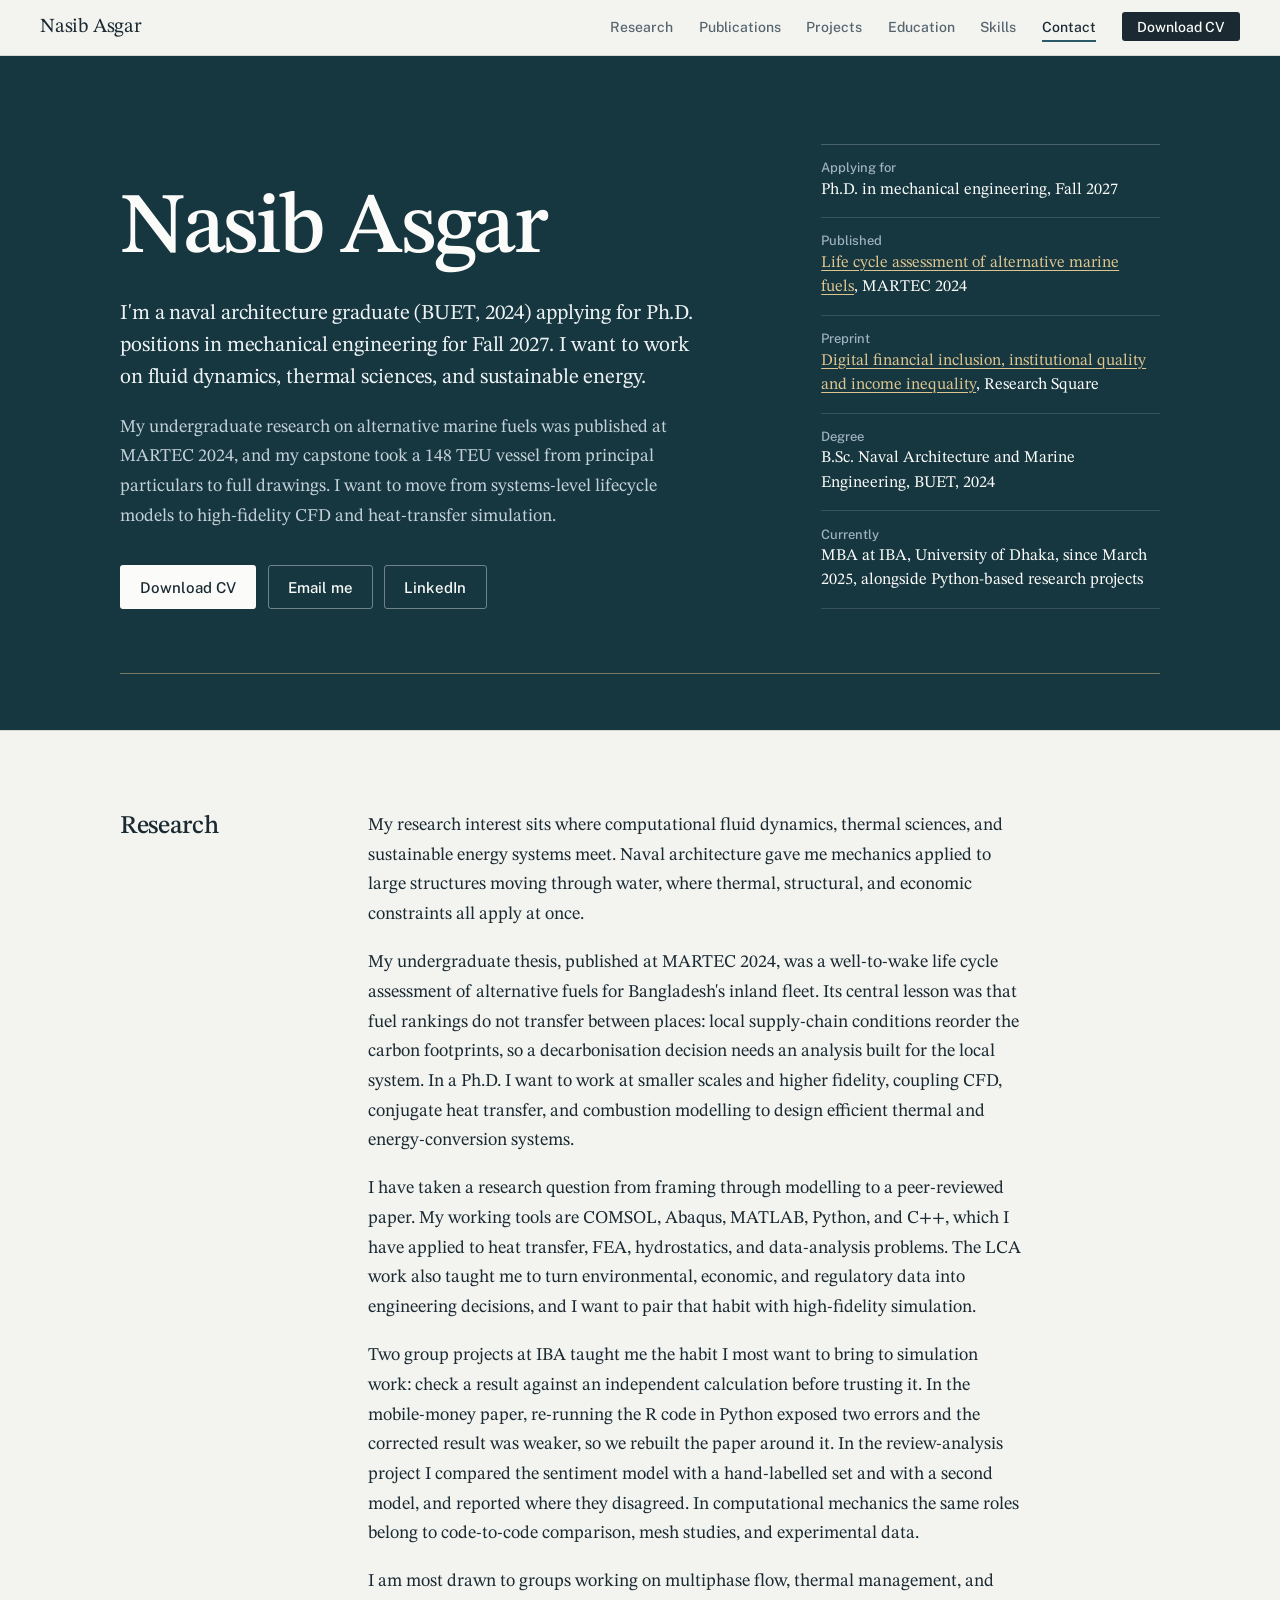
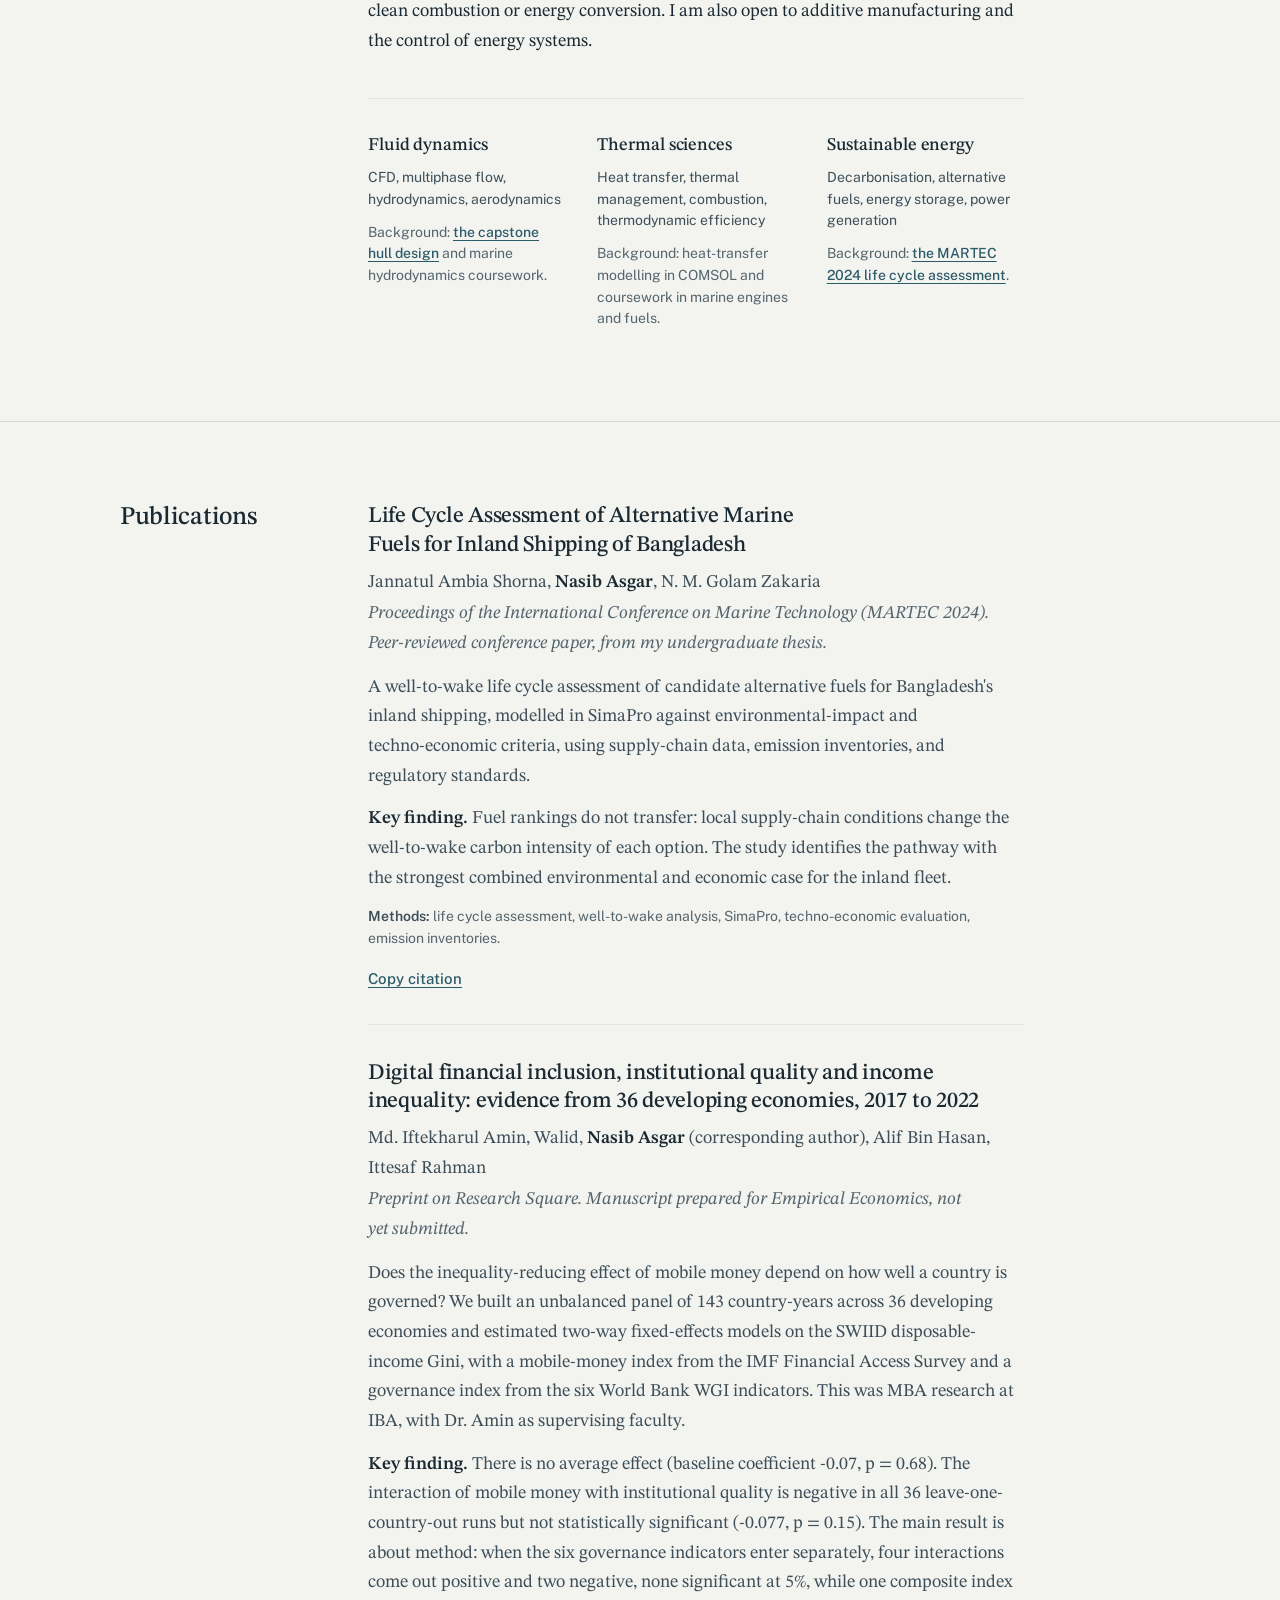
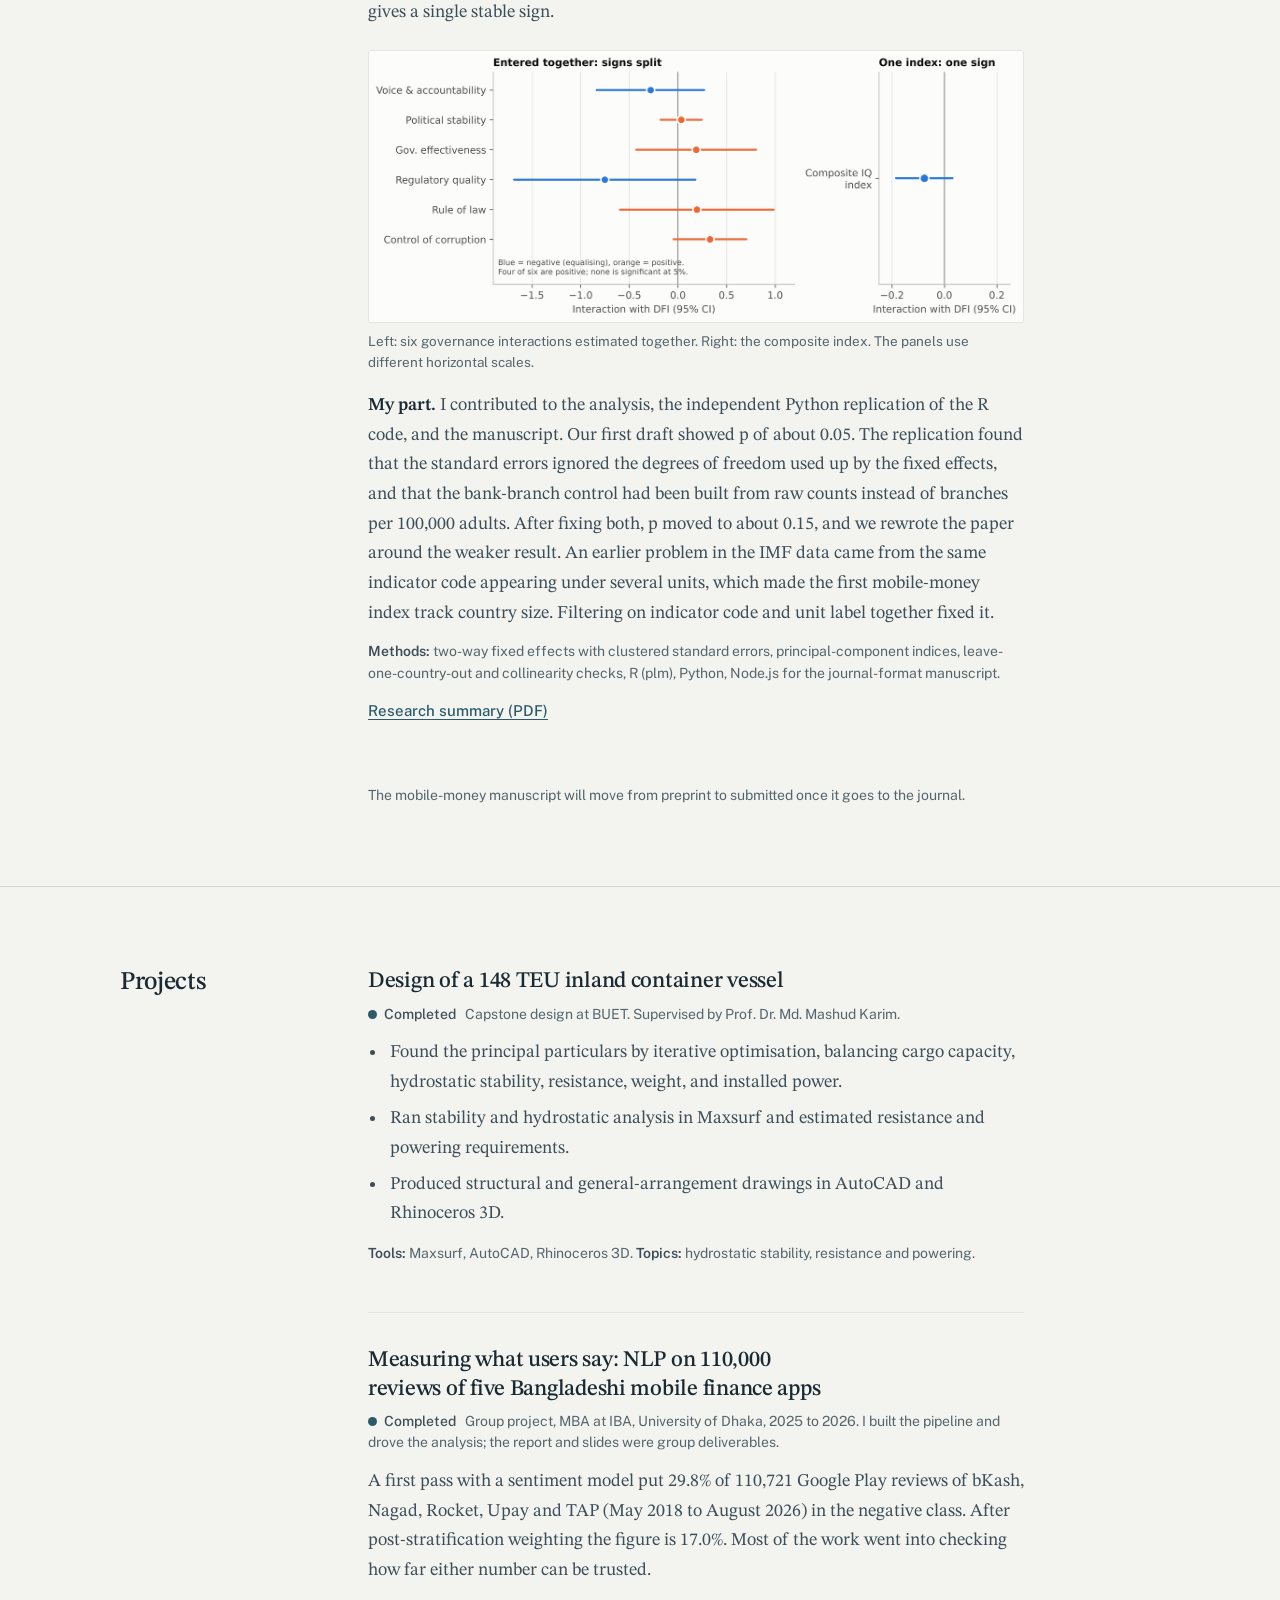
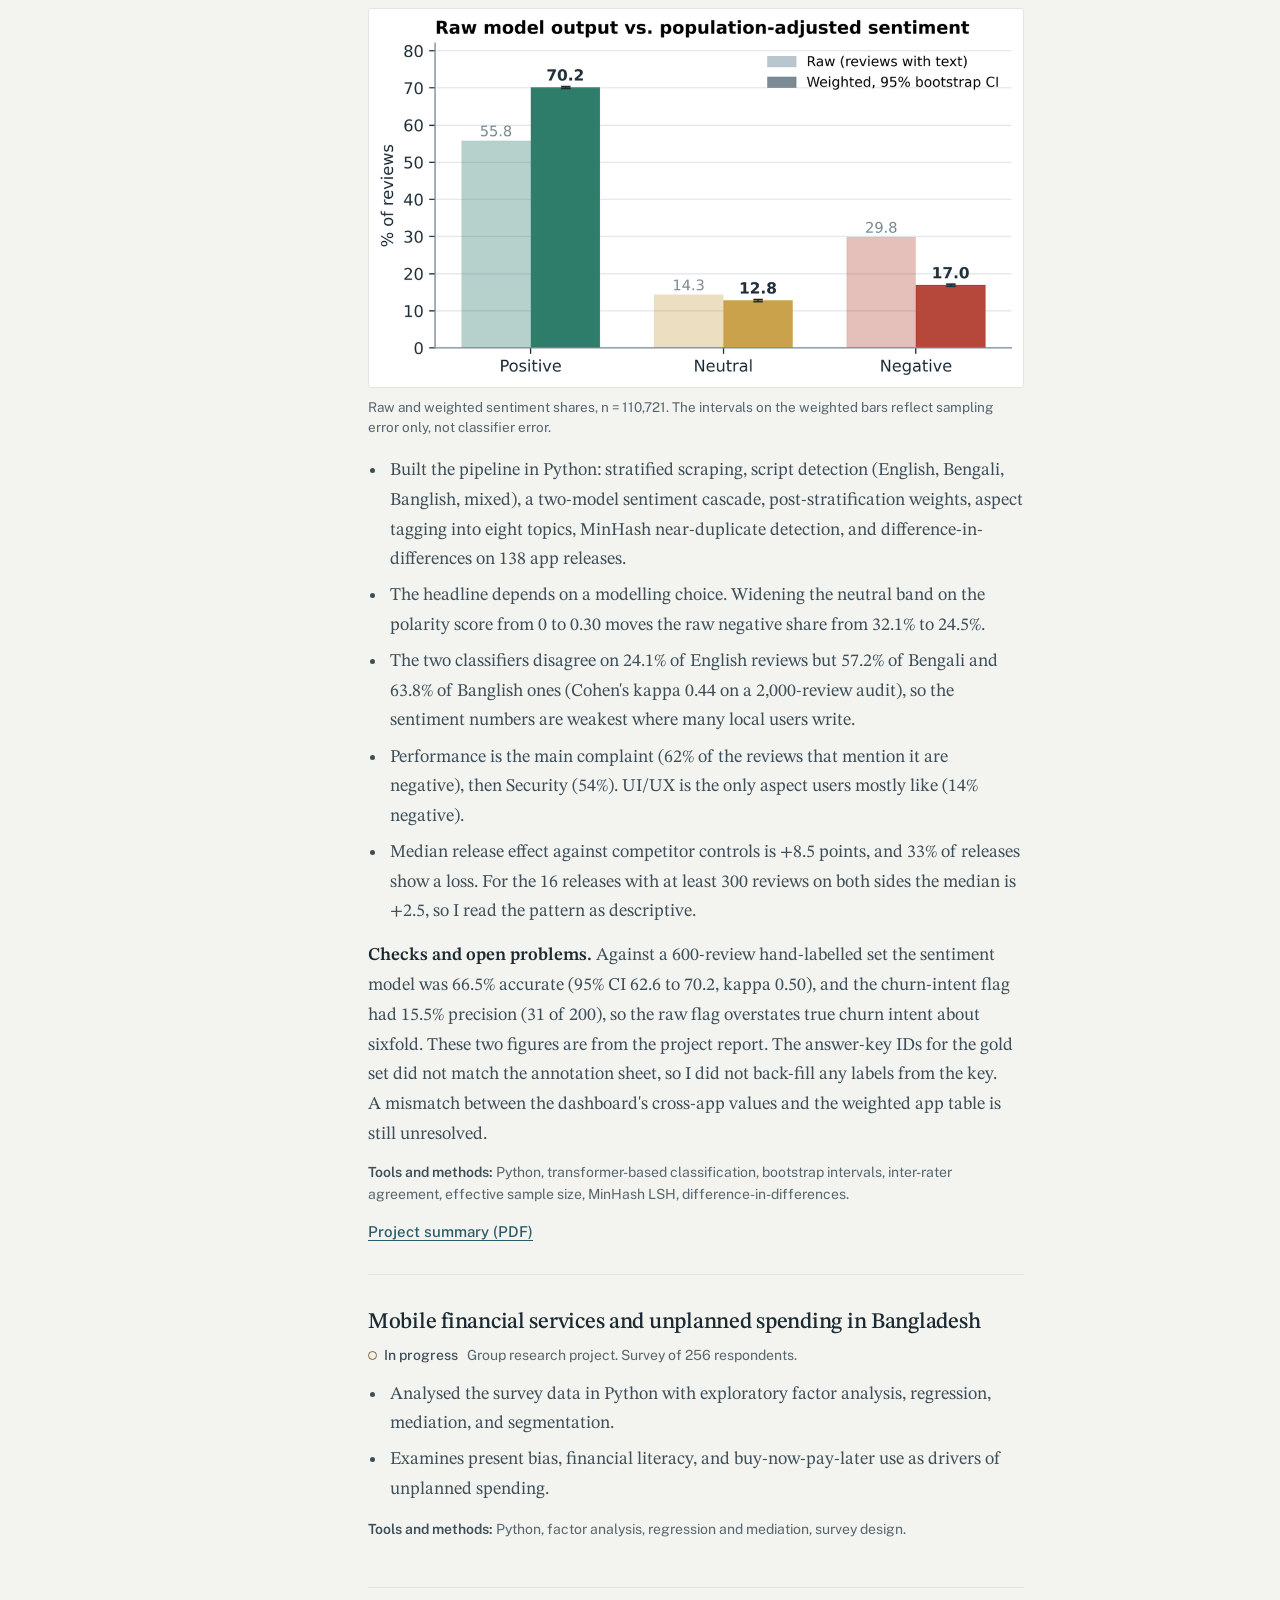
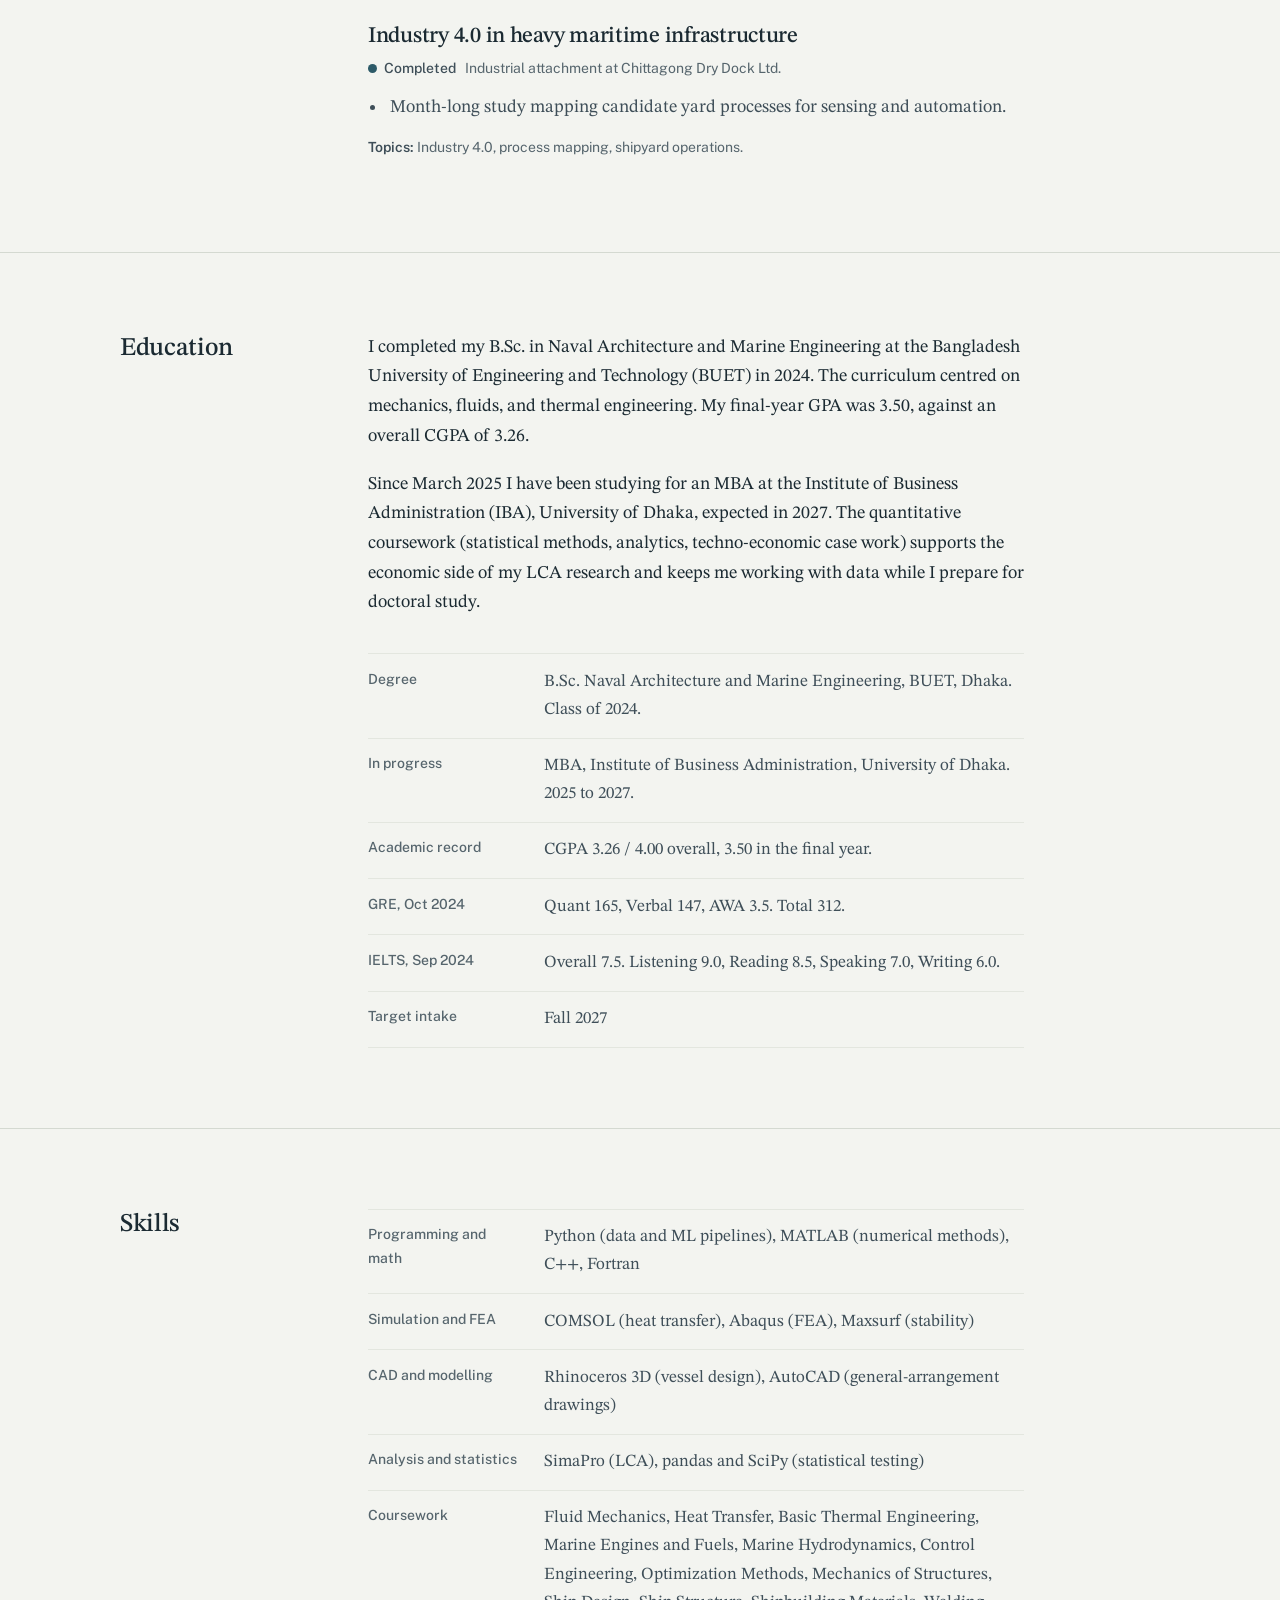
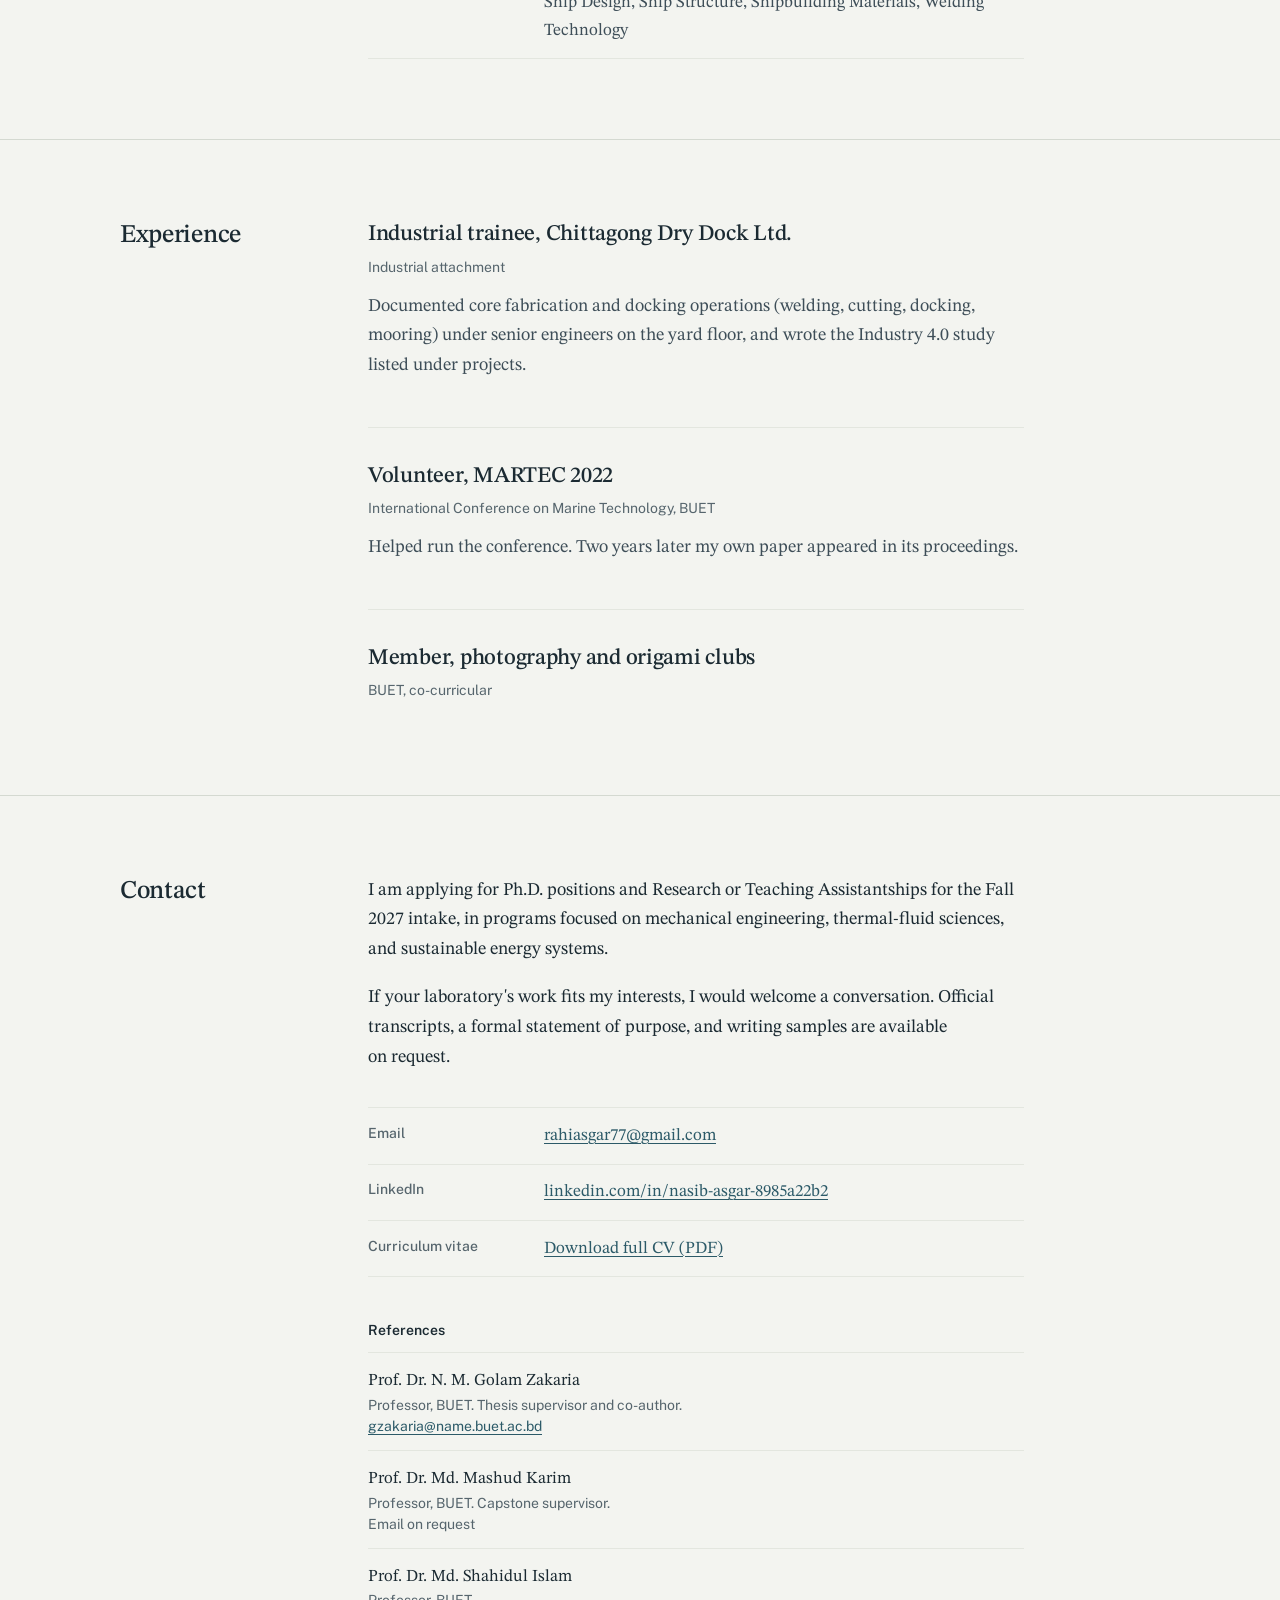
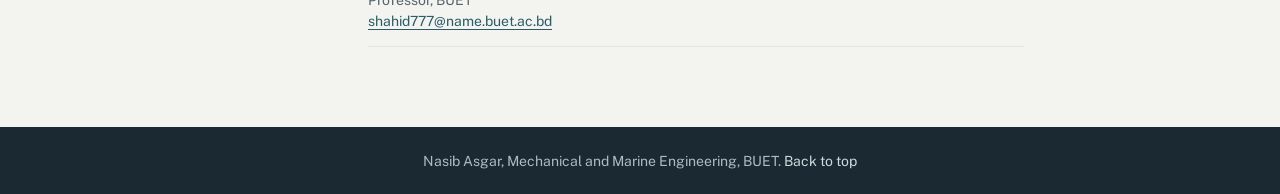
==== commit 23db69ef: "Add mobile-money preprint and review-analysis project with figures and summaries Co-Authored-By: Cla" ====
--- a/index.html
+++ b/index.html
@@ -214,6 +214,9 @@
 .entry .tools { font: 14px/1.55 var(--sans); color: var(--ink-soft); }
 .entry .tools b { font-weight: 600; color: var(--ink-mid); }
 .finding { margin-top: 0.4rem; }
+.entry figure { margin: 1.4rem 0 1.2rem; }
+.entry figure img { display: block; width: 100%; height: auto; border: 1px solid var(--rule-soft); border-radius: 3px; background: #fdfdfb; }
+.entry figcaption { font: 13.5px/1.5 var(--sans); color: var(--ink-soft); margin-top: 0.55rem; }
 
 .state { display: inline-flex; align-items: center; gap: 7px; margin-right: 0.35rem; color: var(--ink-mid); font-weight: 500; }
 .state::before { content: ""; width: 9px; height: 9px; border-radius: 50%; flex: none; }
@@ -325,6 +328,7 @@
 
      • cv ............ file name of your CV PDF (upload it to the repo root)
      • paper ......... ResearchGate page of your MARTEC 2024 paper
+     • preprint ...... Research Square page of the mobile-money preprint
      • researchgate .. your ResearchGate profile
      • linkedin ...... your LinkedIn profile
      • scholar ....... (optional) Google Scholar profile, once your paper is indexed
@@ -339,6 +343,7 @@
   email:        "rahiasgar77@gmail.com",
   cv:           "Nasib_Asgar_CV.pdf",
   paper:        "https://www.researchgate.net/publication/PASTE-YOUR-PAPER-LINK-HERE",
+  preprint:     "https://PASTE-YOUR-RESEARCH-SQUARE-PREPRINT-LINK-HERE",
   researchgate: "https://www.researchgate.net/profile/PASTE-YOUR-PROFILE-LINK-HERE",
   linkedin:     "https://www.linkedin.com/in/nasib-asgar-8985a22b2",
   scholar:      "https://scholar.google.com/citations?user=PASTE-YOUR-ID-HERE"
@@ -395,6 +400,7 @@
     <dl class="glance">
       <div><dt>Applying for</dt><dd>Ph.D. in mechanical engineering, Fall 2027</dd></div>
       <div><dt>Published</dt><dd><a href="#publications">Life cycle assessment of alternative marine fuels</a>, MARTEC 2024</dd></div>
+      <div><dt>Preprint</dt><dd><a href="#preprint">Digital financial inclusion, institutional quality and income inequality</a>, Research Square</dd></div>
       <div><dt>Degree</dt><dd>B.Sc. Naval Architecture and Marine Engineering, BUET, 2024</dd></div>
       <div><dt>Currently</dt><dd>MBA at IBA, University of Dhaka, since March 2025, alongside Python-based research projects</dd></div>
     </dl>
@@ -429,6 +435,15 @@
         applied to heat transfer, FEA, hydrostatics, and data-analysis problems. The LCA work
         also taught me to turn environmental, economic, and regulatory data into engineering
         decisions, and I want to pair that habit with high-fidelity simulation.
+      </p>
+      <p>
+        Two group projects at IBA taught me the habit I most want to bring to simulation work:
+        check a result against an independent calculation before trusting it. In the
+        mobile-money paper, re-running the R code in Python exposed two errors and the corrected
+        result was weaker, so we rebuilt the paper around it. In the review-analysis project I
+        compared the sentiment model with a hand-labelled set and with a second model, and
+        reported where they disagreed. In computational mechanics the same roles belong to
+        code-to-code comparison, mesh studies, and experimental data.
       </p>
       <p>
         I am most drawn to groups working on multiphase flow, thermal management, and clean
@@ -488,6 +503,50 @@
         </div>
       </article>
 
+      <article class="entry" id="preprint">
+        <h3>Digital financial inclusion, institutional quality and income inequality: evidence from 36 developing economies, 2017 to 2022</h3>
+        <p class="authors">Md. Iftekharul Amin, Walid, <strong>Nasib Asgar</strong> (corresponding author), Alif Bin Hasan, Ittesaf Rahman</p>
+        <p class="venue">Preprint on Research Square. Manuscript prepared for Empirical Economics, not yet submitted.</p>
+        <p>
+          Does the inequality-reducing effect of mobile money depend on how well a country is
+          governed? We built an unbalanced panel of 143 country-years across 36 developing
+          economies and estimated two-way fixed-effects models on the SWIID disposable-income
+          Gini, with a mobile-money index from the IMF Financial Access Survey and a governance
+          index from the six World Bank WGI indicators. This was MBA research at IBA, with
+          Dr. Amin as supervising faculty.
+        </p>
+        <p class="finding">
+          <span class="lead-in">Key finding.</span> There is no average effect (baseline
+          coefficient -0.07, p = 0.68). The interaction of mobile money with institutional
+          quality is negative in all 36 leave-one-country-out runs but not statistically
+          significant (-0.077, p = 0.15). The main result is about method: when the six
+          governance indicators enter separately, four interactions come out positive and two
+          negative, none significant at 5%, while one composite index gives a single stable
+          sign.
+        </p>
+        <figure>
+          <img src="projects/dfi-governance-interactions.png" width="1400" height="579" loading="lazy"
+               alt="Interaction estimates with 95% intervals: six governance indicators entered together split in sign, while the composite index gives one negative estimate." />
+          <figcaption>Left: six governance interactions estimated together. Right: the composite index. The panels use different horizontal scales.</figcaption>
+        </figure>
+        <p>
+          <span class="lead-in">My part.</span> I contributed to the analysis, the independent
+          Python replication of the R code, and the manuscript. Our first draft showed
+          p of about 0.05. The replication found that the standard errors ignored the degrees
+          of freedom used up by the fixed effects, and that the bank-branch control had been
+          built from raw counts instead of branches per 100,000 adults. After fixing both, p
+          moved to about 0.15, and we rewrote the paper around the weaker result. An earlier
+          problem in the IMF data came from the same indicator code appearing under several
+          units, which made the first mobile-money index track country size. Filtering on
+          indicator code and unit label together fixed it.
+        </p>
+        <p class="tools"><b>Methods:</b> two-way fixed effects with clustered standard errors, principal-component indices, leave-one-country-out and collinearity checks, R (plm), Python, Node.js for the journal-format manuscript.</p>
+        <div class="actions">
+          <a href="projects/Mobile_money_inequality_research_summary.pdf" target="_blank" rel="noopener">Research summary (PDF)</a>
+          <a data-link="preprint" href="#" target="_blank" rel="noopener">Preprint on Research Square</a>
+        </div>
+      </article>
+
       <!-- TEMPLATE: copy this block to add a publication, preprint, or manuscript in preparation:
       <article class="entry">
         <h3>Title</h3>
@@ -498,7 +557,7 @@
       </article>
       -->
 
-      <p class="pipeline">More manuscripts will be listed here when they reach submission.</p>
+      <p class="pipeline">The mobile-money manuscript will move from preprint to submitted once it goes to the journal.</p>
     </div>
   </div>
 </section>
@@ -522,14 +581,40 @@
         <p class="tools"><b>Tools:</b> Maxsurf, AutoCAD, Rhinoceros 3D. <b>Topics:</b> hydrostatic stability, resistance and powering.</p>
       </article>
 
-      <article class="entry">
-        <h3>Multilingual sentiment pipeline for mobile-finance app reviews</h3>
-        <p class="meta"><span class="state active">In progress</span> Independent computational research, in Python.</p>
+      <article class="entry" id="mfs-reviews">
+        <h3>Measuring what users say: NLP on 110,000 reviews of five Bangladeshi mobile finance apps</h3>
+        <p class="meta"><span class="state done">Completed</span> Group project, MBA at IBA, University of Dhaka, 2025 to 2026. I built the pipeline and drove the analysis; the report and slides were group deliverables.</p>
+        <p class="finding">
+          A first pass with a sentiment model put 29.8% of 110,721 Google Play reviews of bKash,
+          Nagad, Rocket, Upay and TAP (May 2018 to August 2026) in the negative class. After
+          post-stratification weighting the figure is 17.0%. Most of the work went into checking
+          how far either number can be trusted.
+        </p>
+        <figure>
+          <img src="projects/mfs-raw-vs-weighted.png" width="1100" height="635" loading="lazy"
+               alt="Bar chart comparing raw and weighted sentiment shares: positive 55.8 raw and 70.2 weighted, neutral 14.3 and 12.8, negative 29.8 and 17.0." />
+          <figcaption>Raw and weighted sentiment shares, n = 110,721. The intervals on the weighted bars reflect sampling error only, not classifier error.</figcaption>
+        </figure>
         <ul>
-          <li>Built a GPU-accelerated ensemble of three transformer models (XLM-RoBERTa family, with an mDeBERTa tiebreaker) over app-review corpora for five mobile-financial-service apps in Bangladesh.</li>
-          <li>Hardened it over several versions with stratified scraping, MinHash LSH deduplication, inter-rater reliability checks (Fleiss' kappa, Krippendorff's alpha), post-stratification, and difference-in-differences.</li>
+          <li>Built the pipeline in Python: stratified scraping, script detection (English, Bengali, Banglish, mixed), a two-model sentiment cascade, post-stratification weights, aspect tagging into eight topics, MinHash near-duplicate detection, and difference-in-differences on 138 app releases.</li>
+          <li>The headline depends on a modelling choice. Widening the neutral band on the polarity score from 0 to 0.30 moves the raw negative share from 32.1% to 24.5%.</li>
+          <li>The two classifiers disagree on 24.1% of English reviews but 57.2% of Bengali and 63.8% of Banglish ones (Cohen's kappa 0.44 on a 2,000-review audit), so the sentiment numbers are weakest where many local users write.</li>
+          <li>Performance is the main complaint (62% of the reviews that mention it are negative), then Security (54%). UI/UX is the only aspect users mostly like (14% negative).</li>
+          <li>Median release effect against competitor controls is +8.5 points, and 33% of releases show a loss. For the 16 releases with at least 300 reviews on both sides the median is +2.5, so I read the pattern as descriptive.</li>
         </ul>
-        <p class="tools"><b>Tools and methods:</b> Python, transformer models, reproducible pipelines, causal inference.</p>
+        <p>
+          <span class="lead-in">Checks and open problems.</span> Against a 600-review hand-labelled
+          set the sentiment model was 66.5% accurate (95% CI 62.6 to 70.2, kappa 0.50), and the
+          churn-intent flag had 15.5% precision (31 of 200), so the raw flag overstates true churn
+          intent about sixfold. These two figures are from the project report. The answer-key IDs
+          for the gold set did not match the annotation sheet, so I did not back-fill any labels
+          from the key. A mismatch between the dashboard's cross-app values and the weighted app
+          table is still unresolved.
+        </p>
+        <p class="tools"><b>Tools and methods:</b> Python, transformer-based classification, bootstrap intervals, inter-rater agreement, effective sample size, MinHash LSH, difference-in-differences.</p>
+        <div class="actions">
+          <a href="projects/MFS_research_summary.pdf" target="_blank" rel="noopener">Project summary (PDF)</a>
+        </div>
       </article>
 
       <article class="entry">
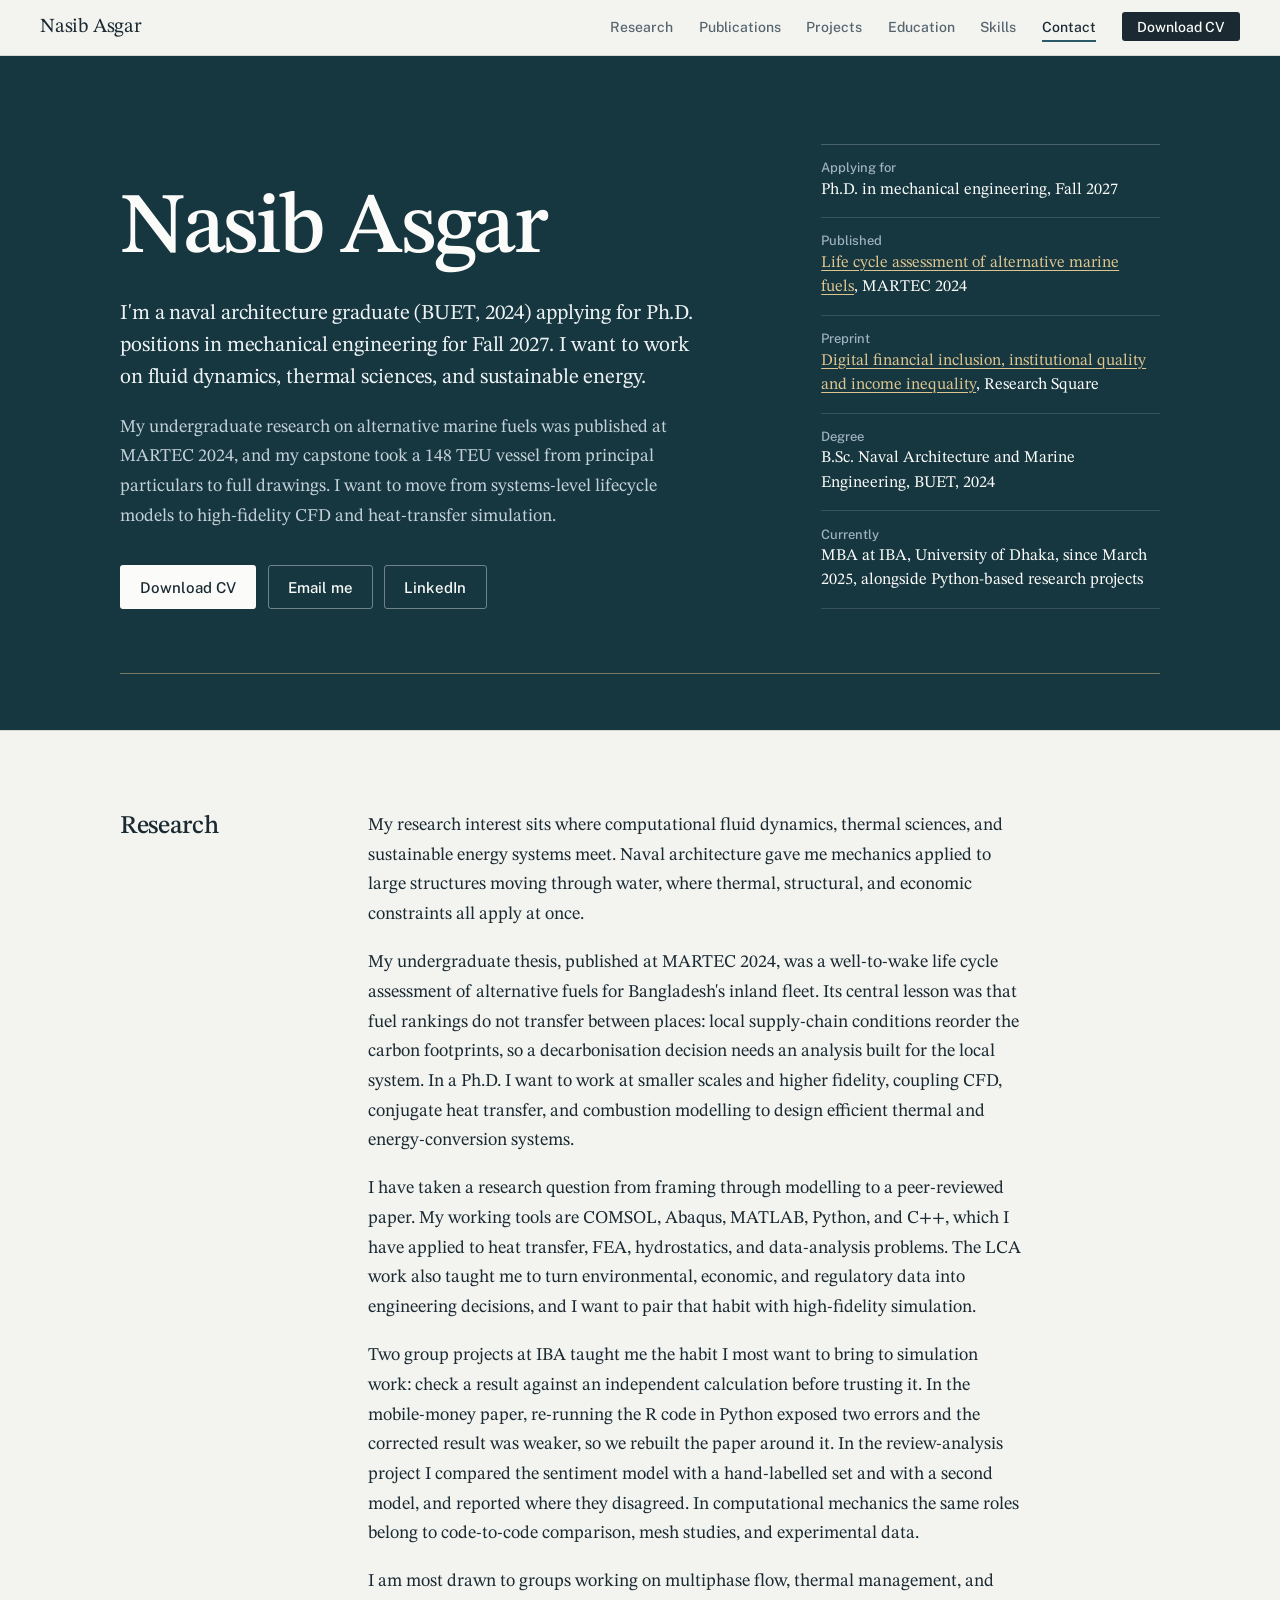
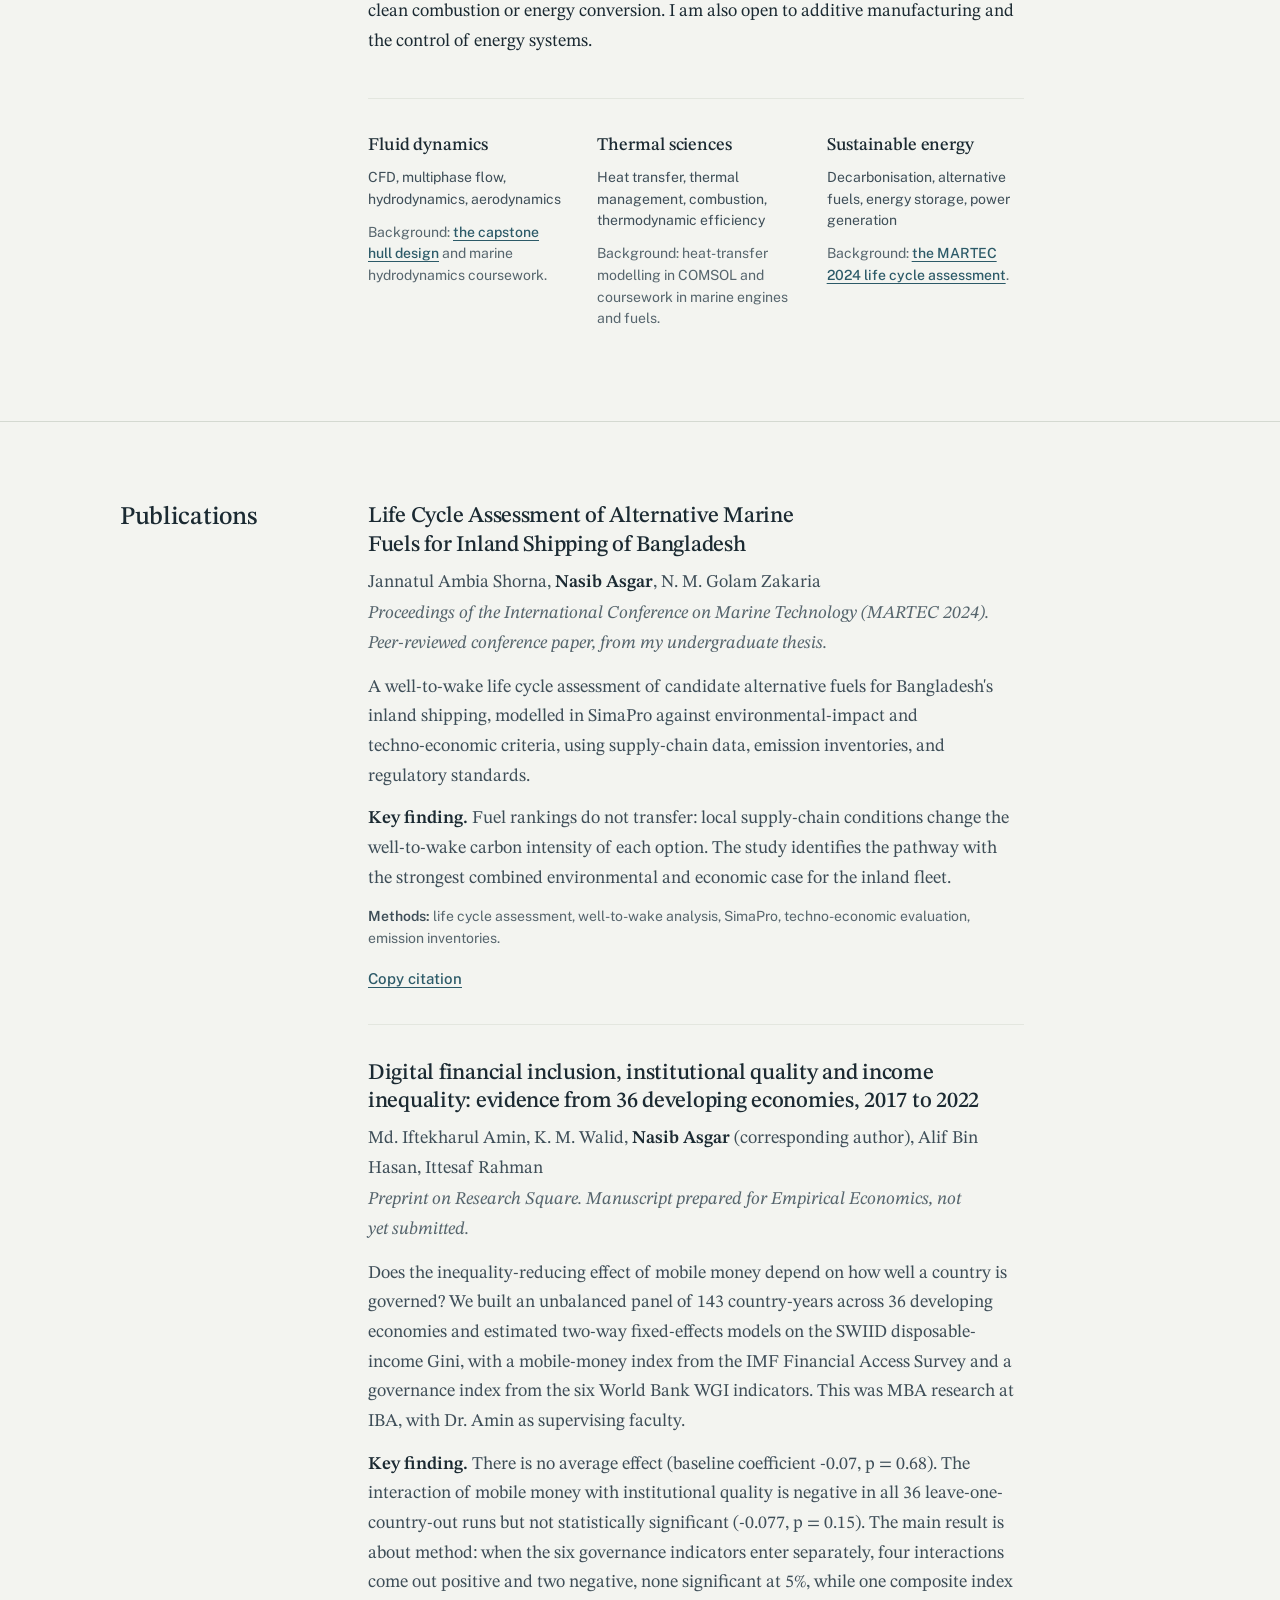
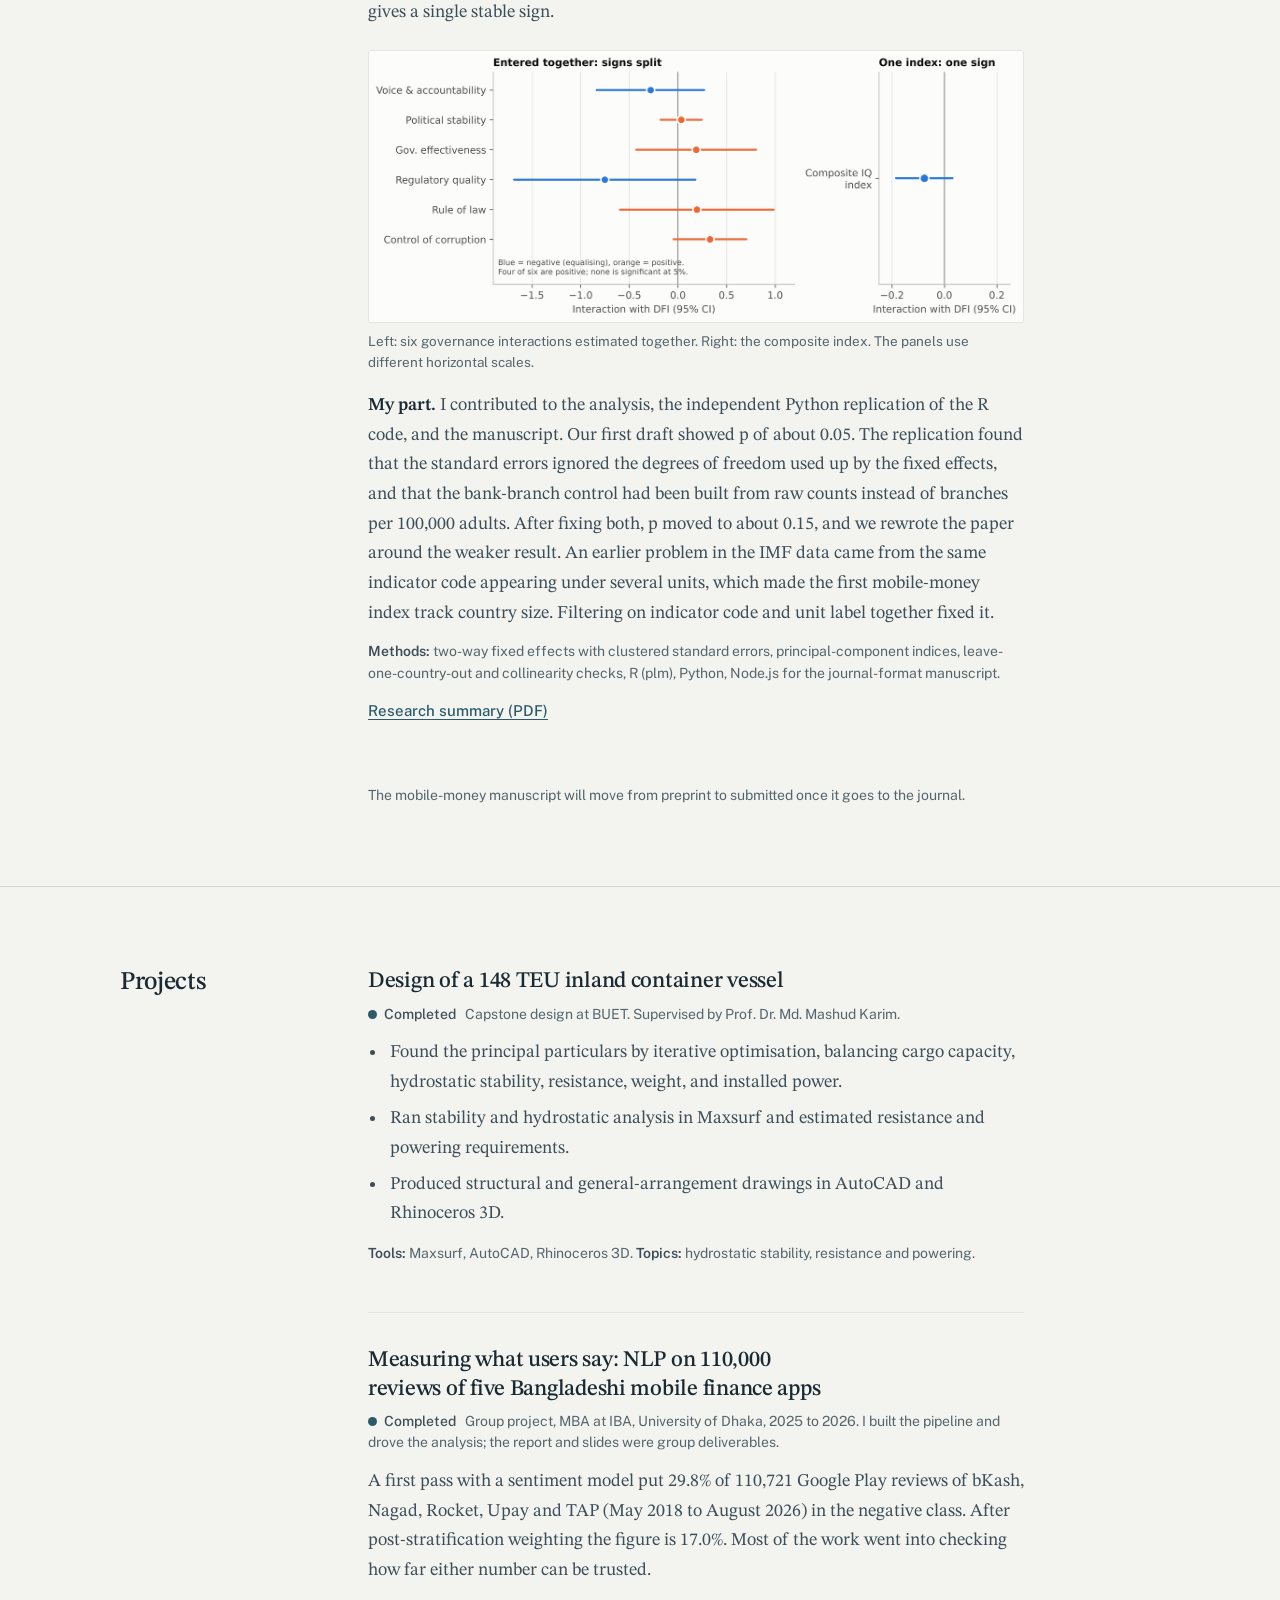
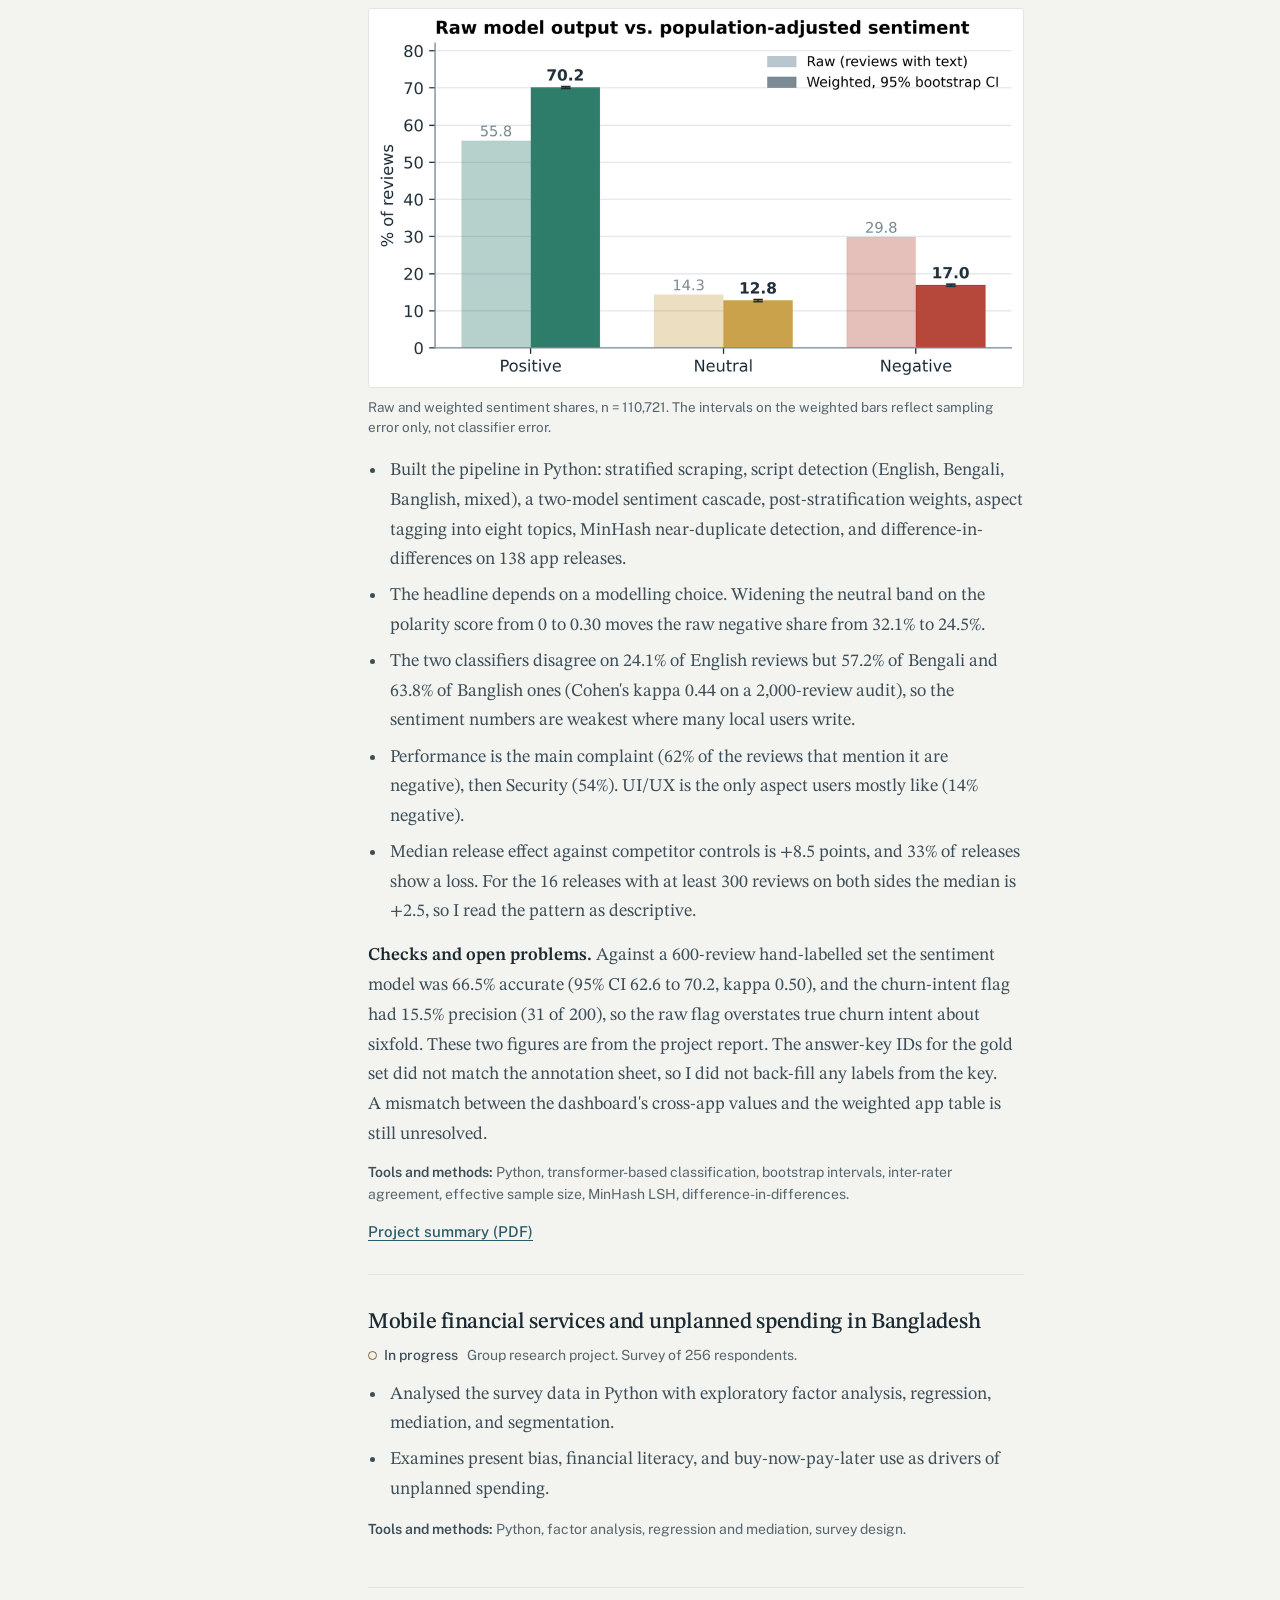
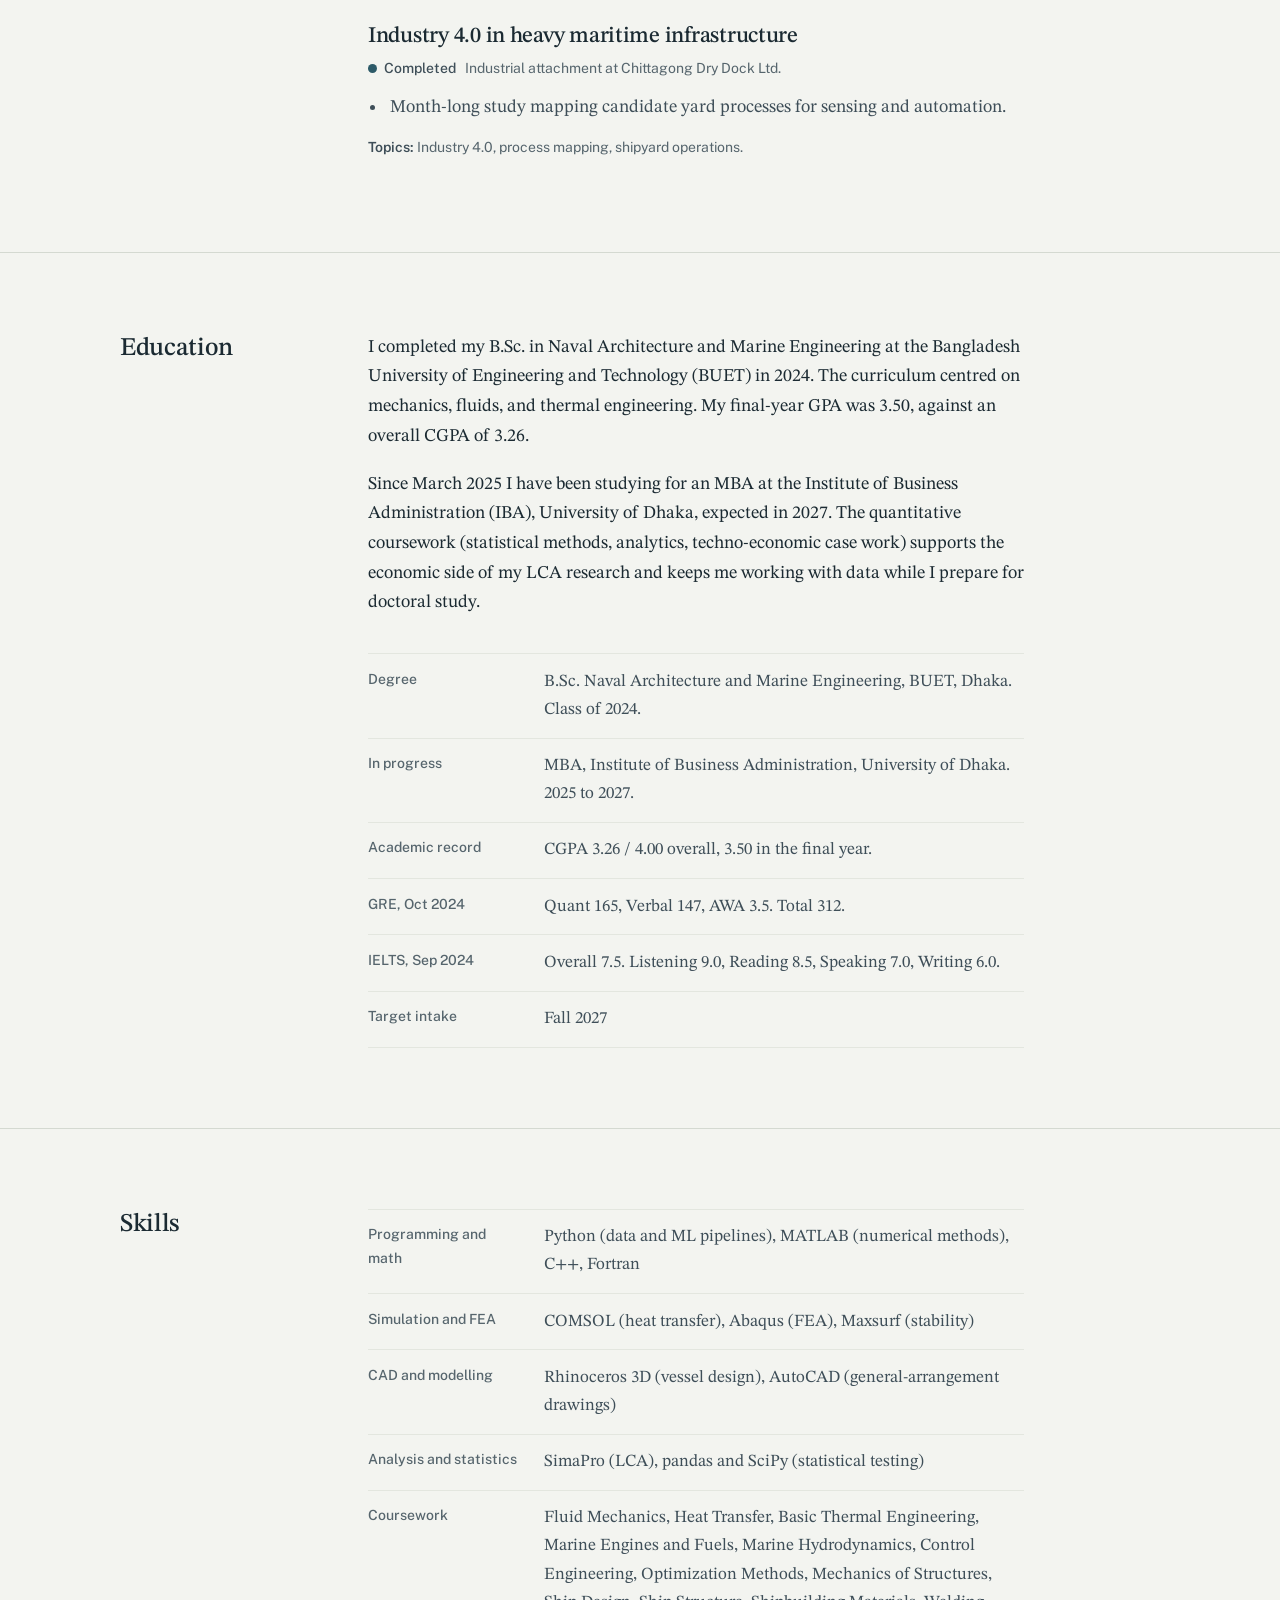
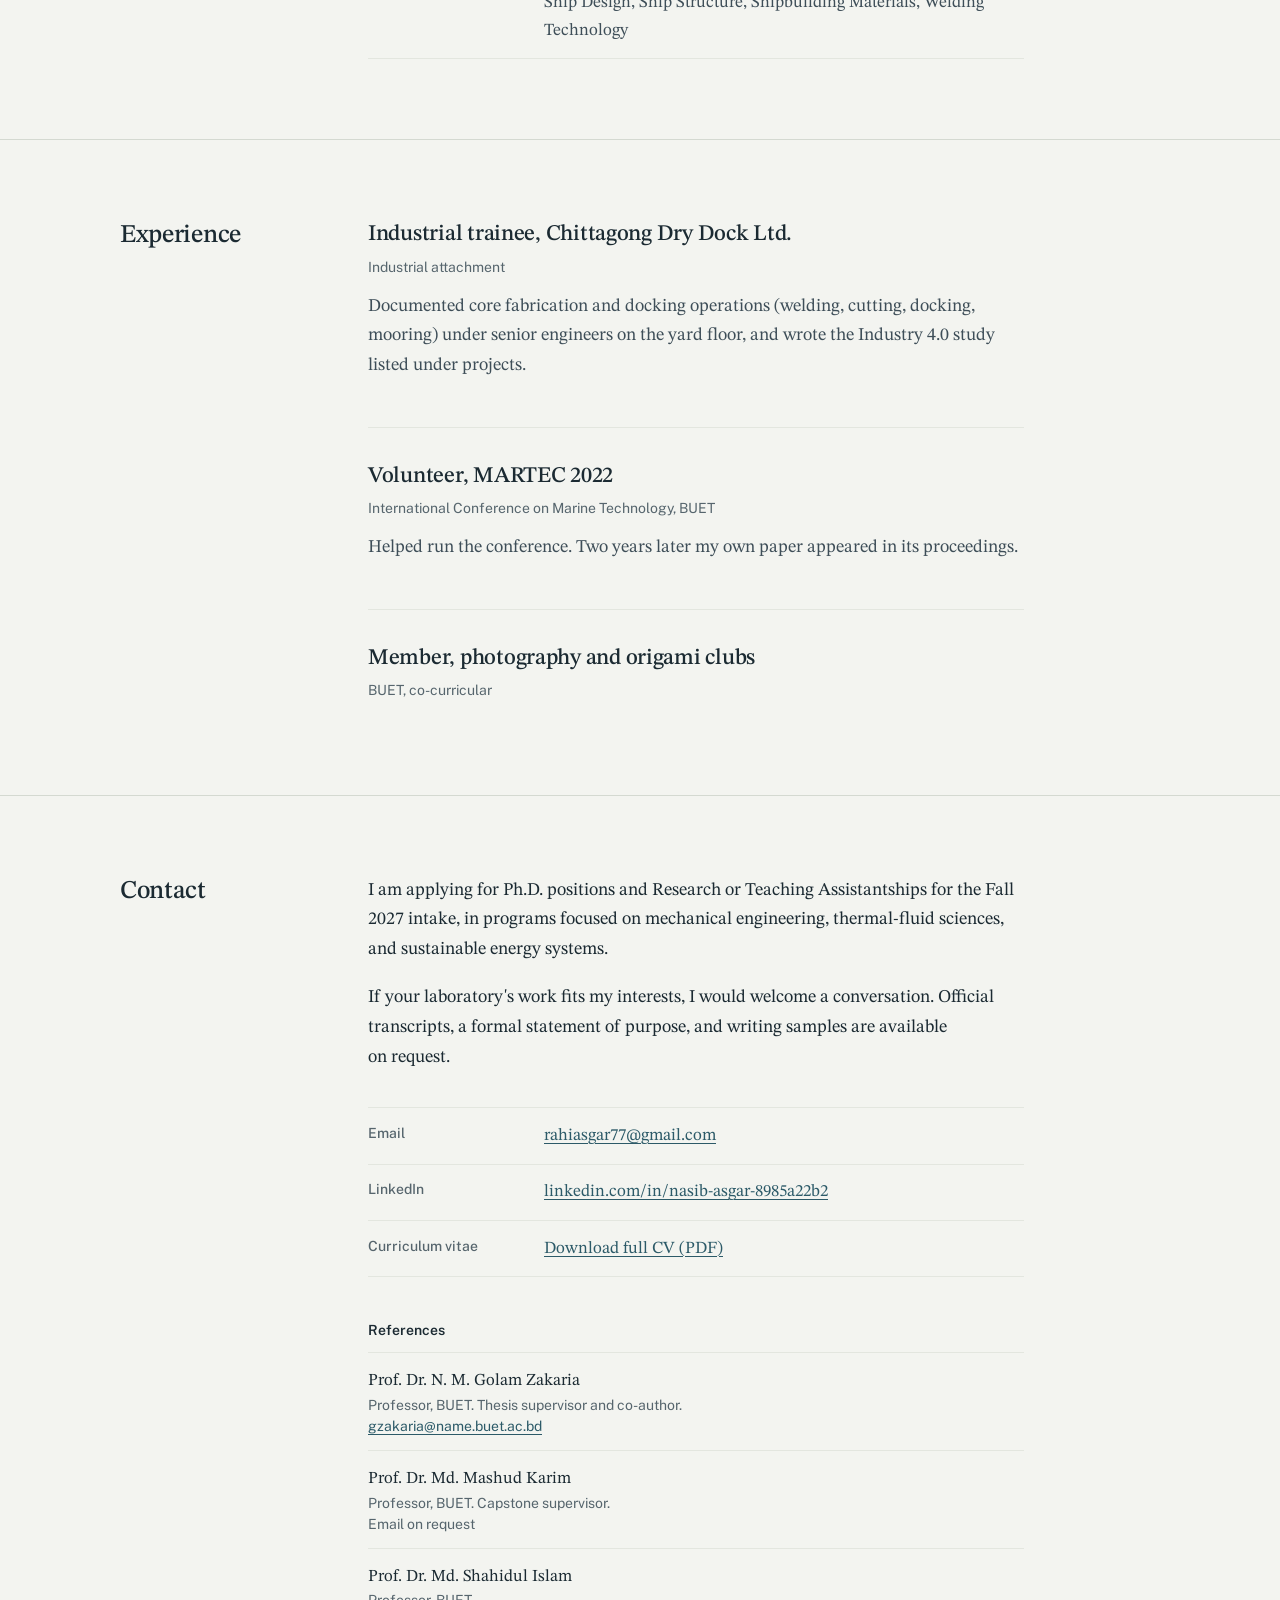
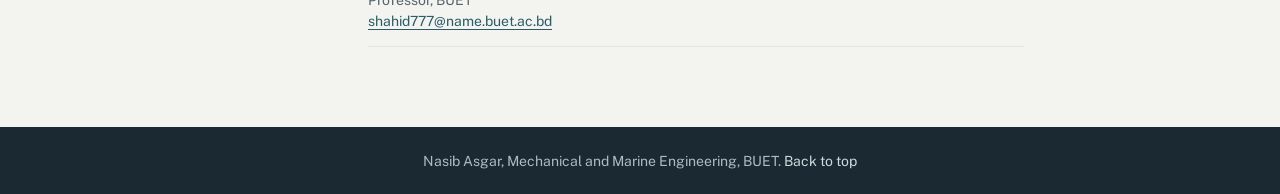
==== commit 00b79301: "Use full author name K. M. Walid Co-Authored-By: Claude Sonnet 5.5 <noreply@anthropic.com> Claude-Se" ====
--- a/index.html
+++ b/index.html
@@ -505,7 +505,7 @@
 
       <article class="entry" id="preprint">
         <h3>Digital financial inclusion, institutional quality and income inequality: evidence from 36 developing economies, 2017 to 2022</h3>
-        <p class="authors">Md. Iftekharul Amin, Walid, <strong>Nasib Asgar</strong> (corresponding author), Alif Bin Hasan, Ittesaf Rahman</p>
+        <p class="authors">Md. Iftekharul Amin, K. M. Walid, <strong>Nasib Asgar</strong> (corresponding author), Alif Bin Hasan, Ittesaf Rahman</p>
         <p class="venue">Preprint on Research Square. Manuscript prepared for Empirical Economics, not yet submitted.</p>
         <p>
           Does the inequality-reducing effect of mobile money depend on how well a country is
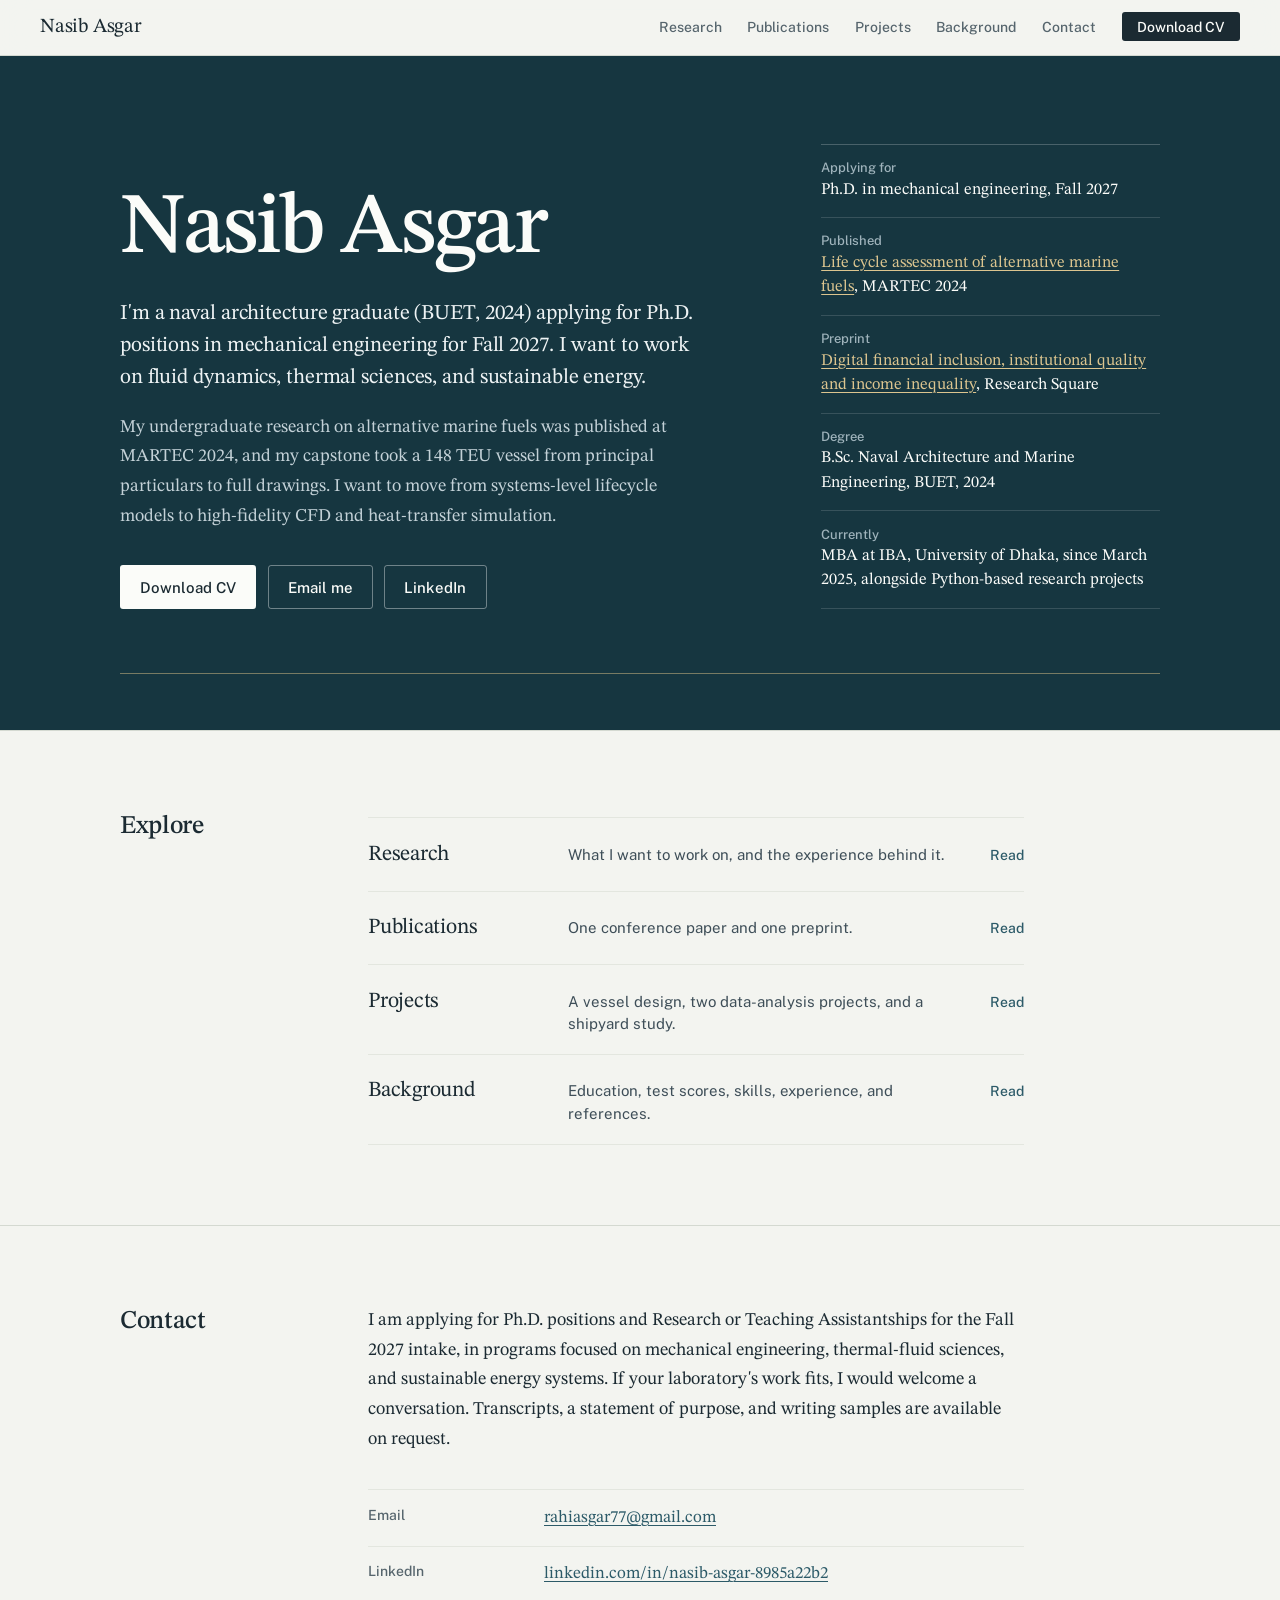
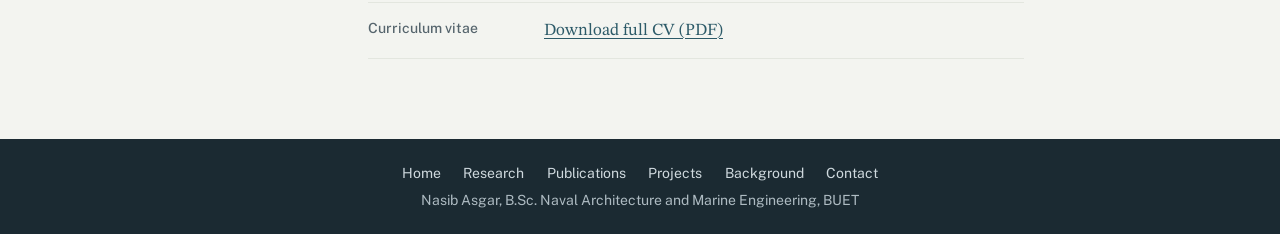
==== commit f790f5c5: "Split the site into home, research, publications, projects and background pages Shared style.css, si" ====
--- a/index.html
+++ b/index.html
@@ -5,20 +5,15 @@
 <meta name="viewport" content="width=device-width, initial-scale=1, viewport-fit=cover" />
 <meta name="color-scheme" content="light" />
 <meta name="theme-color" content="#f3f4f0" />
-<meta name="description" content="Nasib Asgar, Ph.D. applicant in mechanical engineering. Peer-reviewed research in life cycle assessment of alternative fuels; interests in CFD, thermal sciences, and sustainable energy systems. BUET graduate." />
+<meta name="description" content="Nasib Asgar, Ph.D. applicant in mechanical engineering. Peer-reviewed research in life cycle assessment of alternative fuels; interests in CFD, thermal sciences, and sustainable energy. BUET graduate. Applying for Fall 2027." />
 <meta name="author" content="Nasib Asgar" />
-
-<!-- Social preview (shows when the link is shared in emails / LinkedIn / messengers) -->
 <meta property="og:type" content="website" />
 <meta property="og:title" content="Nasib Asgar, Ph.D. applicant in mechanical engineering" />
-<meta property="og:description" content="Peer-reviewed research in life cycle assessment. Interested in CFD, thermal sciences, and sustainable energy. Applying for Fall 2027." />
+<meta property="og:description" content="Nasib Asgar, Ph.D. applicant in mechanical engineering. Peer-reviewed research in life cycle assessment of alternative fuels; interests in CFD, thermal sciences, and sustainable energy. BUET graduate. Applying for Fall 2027." />
 <meta property="og:url" content="https://nasibasgar.github.io/" />
 <meta name="twitter:card" content="summary" />
-
 <title>Nasib Asgar, Ph.D. applicant in mechanical engineering</title>
 
-
-<!-- Structured data: helps search engines identify you -->
 <script type="application/ld+json">
 {
   "@context": "https://schema.org",
@@ -34,342 +29,28 @@
   "knowsAbout": ["Computational Fluid Dynamics", "Thermodynamics", "Heat Transfer", "Life Cycle Assessment", "Sustainable Energy Systems", "Naval Architecture", "Techno-economic Analysis"]
 }
 </script>
-
-<!-- Type: STIX Two Text (the serif of scientific publishing) carries headings AND body,
-     so the page reads like a paper. Public Sans handles interface text only. -->
 <link rel="preconnect" href="https://fonts.googleapis.com" />
 <link rel="preconnect" href="https://fonts.gstatic.com" crossorigin />
 <link href="https://fonts.googleapis.com/css2?family=STIX+Two+Text:ital,wght@0,400;0,500;0,600;1,400;1,500&family=Public+Sans:wght@400;500;600&display=swap" rel="stylesheet" />
-
-<style>
-*, *::before, *::after { box-sizing: border-box; margin: 0; padding: 0; }
-
-/* Palette: sea fog, deep water, slate, brass. Contrast checked for small text. */
-:root {
-  --fog:        #f3f4f0;
-  --paper:      #fbfcf9;
-  --ink:        #1b2a32;
-  --ink-mid:    #3e4e58;
-  --ink-soft:   #56656d;
-  --rule:       #d4d9d1;
-  --rule-soft:  #e3e6df;
-  --deep:       #2c5a68;
-  --deep-dark:  #1f4350;
-  --brass:      #7f6430;
-  --brass-light:#dcc58f;
-  --water:      #163640;
-  --water-text: #c3d1d7;
-  --nav-h:      56px;
-  --serif:      'STIX Two Text', 'Iowan Old Style', Georgia, 'Times New Roman', serif;
-  --sans:       'Public Sans', system-ui, 'Segoe UI', sans-serif;
-  --ease-out:   cubic-bezier(0.23, 1, 0.32, 1);
-}
-
-html {
-  scroll-behavior: smooth;
-  -webkit-tap-highlight-color: transparent;
-  -webkit-text-size-adjust: 100%;
-}
-
-body {
-  font-family: var(--serif);
-  background: var(--fog);
-  color: var(--ink);
-  font-size: 18px;
-  line-height: 1.65;
-  -webkit-font-smoothing: antialiased;
-  text-rendering: optimizeLegibility;
-}
-
-::selection { background: #d8e6e6; color: var(--deep-dark); }
-
-a { color: var(--deep); text-decoration-thickness: 1px; text-underline-offset: 3px; transition: color 150ms ease; }
-:focus-visible { outline: 2px solid var(--deep); outline-offset: 3px; border-radius: 2px; }
-button, .btn, .nav-links a { touch-action: manipulation; -webkit-user-select: none; user-select: none; }
-
-section { scroll-margin-top: calc(var(--nav-h) + 8px); }
-p { text-wrap: pretty; }
-h1, h2, h3 { text-wrap: balance; font-weight: 500; }
-
-.skip {
-  position: absolute; left: 1rem; top: -4rem; z-index: 300;
-  background: var(--ink); color: var(--paper); padding: 0.5rem 1rem;
-  font: 500 14px var(--sans); text-decoration: none; border-radius: 3px;
-}
-.skip:focus { top: 0.75rem; }
-
-/* ── NAV: a translucent layer over the content ── */
-nav {
-  position: sticky; top: 0; z-index: 100;
-  background: rgba(243, 244, 240, 0.86);
-  -webkit-backdrop-filter: blur(14px) saturate(160%);
-  backdrop-filter: blur(14px) saturate(160%);
-  border-bottom: 1px solid var(--rule);
-  display: flex; align-items: center; justify-content: space-between;
-  height: var(--nav-h);
-  padding: 0 max(2.5rem, env(safe-area-inset-right)) 0 max(2.5rem, env(safe-area-inset-left));
-}
-.nav-brand {
-  font-size: 20px; letter-spacing: -0.01em; color: var(--ink);
-  text-decoration: none; display: inline-flex; align-items: center; gap: 10px;
-}
-.nav-links { display: flex; gap: 1.6rem; list-style: none; align-items: center; }
-.nav-links a {
-  font: 500 14px var(--sans); color: var(--ink-soft); text-decoration: none;
-  padding: 0.35rem 0; border-bottom: 2px solid transparent;
-  transition: color 150ms ease, border-color 150ms ease;
-}
-.nav-links a.active { color: var(--ink); border-bottom-color: var(--deep); }
-.nav-links a.nav-cv {
-  color: var(--paper); background: var(--ink); border: 0;
-  padding: 0.42rem 0.95rem; border-radius: 3px;
-  transition: background 150ms ease, transform 140ms var(--ease-out);
-}
-.nav-links a.nav-cv:active { transform: scale(0.97); }
-.nav-toggle {
-  display: none; background: none; border: 1px solid var(--rule); color: var(--ink);
-  font: 500 14px var(--sans); padding: 0.5rem 0.9rem; min-height: 40px; cursor: pointer; border-radius: 3px;
-}
-
-/* ── HERO: deep water, one quiet brass waterline ── */
-.hero { background: var(--water); color: var(--paper); padding: 5.5rem 2.5rem 3.5rem; }
-.hero-content {
-  max-width: 1040px; margin: 0 auto;
-  display: grid; grid-template-columns: minmax(0, 1.3fr) minmax(0, 0.7fr); gap: 4.5rem; align-items: end;
-}
-.hero-copy { max-width: 36rem; }
-
-.hero-photo {
-  width: 84px; height: 84px; border-radius: 50%; object-fit: cover;
-  margin-bottom: 1.6rem; border: 1px solid rgba(255, 255, 255, 0.3); background: var(--water);
-}
-h1.hero-name {
-  font-size: clamp(3.1rem, 7vw, 5.4rem); color: var(--paper);
-  line-height: 1.02; letter-spacing: -0.028em; margin-bottom: 1.5rem;
-}
-.hero-lede { font-size: 1.32rem; line-height: 1.5; color: #eef3f4; letter-spacing: -0.005em; margin-bottom: 1.2rem; }
-.hero-bio { color: var(--water-text); margin-bottom: 2.1rem; }
-
-.hero-cta { display: flex; gap: 0.7rem; flex-wrap: wrap; }
-.btn {
-  display: inline-flex; align-items: center; min-height: 44px;
-  padding: 0.6rem 1.2rem; font: 500 15px var(--sans); text-decoration: none;
-  border-radius: 3px; cursor: pointer; border: 1px solid transparent;
-  transition: background 150ms ease, border-color 150ms ease, color 150ms ease, transform 140ms var(--ease-out);
-}
-.btn:active { transform: scale(0.97); }
-.btn-primary { background: var(--ink); color: var(--paper); }
-.btn-ghost { background: transparent; color: var(--ink); border-color: var(--rule); }
-.hero .btn-primary { background: var(--paper); color: var(--ink); }
-.hero .btn-ghost { color: var(--paper); border-color: rgba(255, 255, 255, 0.38); }
-
-/* At a glance: the facts a reader wants in the first five seconds */
-.glance { border-top: 1px solid rgba(255, 255, 255, 0.22); }
-.glance > div { padding: 0.95rem 0; border-bottom: 1px solid rgba(255, 255, 255, 0.14); }
-.glance dt { font: 500 13px var(--sans); color: #9fb3bb; margin-bottom: 0.15rem; }
-.glance dd { font-size: 1.02rem; line-height: 1.5; color: var(--paper); }
-.hero a:not(.btn) { color: var(--brass-light); }
-
-/* The waterline: a load-line mark and one brass rule */
-.waterline { max-width: 1040px; margin: 4rem auto 0; display: flex; align-items: center; gap: 14px; }
-.waterline::after { content: ""; flex: 1; height: 1px; background: rgba(217, 191, 134, 0.5); }
-.waterline svg { flex: none; display: block; }
-
-/* ── SECTIONS: heading in the margin, content in a reading column ── */
-section { padding: 5rem 2.5rem; border-top: 1px solid var(--rule); }
-.sec { max-width: 1040px; margin: 0 auto; display: grid; grid-template-columns: 200px minmax(0, 1fr); gap: 3rem; }
-h2.sec-title {
-  font-size: 1.6rem; line-height: 1.2; letter-spacing: -0.012em;
-  position: sticky; top: calc(var(--nav-h) + 1.5rem); align-self: start;
-}
-.sec-body { max-width: 41rem; }
-.sec-body > p { margin-bottom: 1.15rem; }
-.sec-body > p:last-child { margin-bottom: 0; }
-h3.sub {
-  font: 600 14px var(--sans); color: var(--ink); margin: 2.8rem 0 0.9rem;
-}
-
-.label { font: 500 13px var(--sans); color: var(--ink-soft); }
-.lead-in { font-weight: 600; color: var(--ink); }
-
-/* Interests: three plain columns */
-.interests { display: grid; grid-template-columns: repeat(3, 1fr); gap: 2rem; margin-top: 2.6rem; padding-top: 2rem; border-top: 1px solid var(--rule-soft); }
-.interest h3 { font-size: 1.12rem; letter-spacing: -0.005em; margin-bottom: 0.4rem; }
-.interest p { font: 14px/1.55 var(--sans); color: var(--ink-mid); margin-bottom: 0.7rem; }
-.interest .why { color: var(--ink-soft); }
-.interest a { font-weight: 500; }
-
-/* Entries (publications, projects, experience) */
-.entry { padding: 2.1rem 0; border-top: 1px solid var(--rule-soft); }
-.entry:first-child { padding-top: 0; border-top: 0; }
-.entry:last-child { padding-bottom: 0; }
-.entry h3 { font-size: 1.4rem; line-height: 1.28; letter-spacing: -0.012em; margin-bottom: 0.5rem; }
-.entry .meta { font: 14px/1.5 var(--sans); color: var(--ink-soft); margin-bottom: 0.85rem; }
-.entry .authors { color: var(--ink-mid); margin-bottom: 0.1rem; }
-.entry .authors strong { color: var(--ink); font-weight: 600; }
-.entry .venue { color: var(--ink-soft); font-style: italic; margin-bottom: 0.9rem; }
-.entry p { color: var(--ink-mid); margin-bottom: 0.8rem; }
-.entry ul { padding-left: 1.15rem; color: var(--ink-mid); margin-bottom: 0.9rem; }
-.entry li { margin-bottom: 0.4rem; padding-left: 0.2rem; }
-.entry .tools { font: 14px/1.55 var(--sans); color: var(--ink-soft); }
-.entry .tools b { font-weight: 600; color: var(--ink-mid); }
-.finding { margin-top: 0.4rem; }
-.entry figure { margin: 1.4rem 0 1.2rem; }
-.entry figure img { display: block; width: 100%; height: auto; border: 1px solid var(--rule-soft); border-radius: 3px; background: #fdfdfb; }
-.entry figcaption { font: 13.5px/1.5 var(--sans); color: var(--ink-soft); margin-top: 0.55rem; }
-
-.state { display: inline-flex; align-items: center; gap: 7px; margin-right: 0.35rem; color: var(--ink-mid); font-weight: 500; }
-.state::before { content: ""; width: 9px; height: 9px; border-radius: 50%; flex: none; }
-.state.done::before { background: var(--deep); }
-.state.active::before { border: 1.6px solid var(--brass); }
-
-.actions { display: flex; flex-wrap: wrap; gap: 1.4rem; align-items: baseline; margin-top: 1.1rem; font: 500 15px var(--sans); }
-.text-btn {
-  font: inherit; color: var(--deep); background: none; border: 0; padding: 0.2rem 0; cursor: pointer;
-  text-decoration: underline; text-decoration-thickness: 1px; text-underline-offset: 3px;
-  transition: color 150ms ease, transform 140ms var(--ease-out);
-}
-.text-btn:active { transform: scale(0.97); }
-.pipeline { margin-top: 2rem; font: 14px/1.5 var(--sans); color: var(--ink-soft); }
-
-/* Definition rows (education, skills, contact) */
-.rows { margin-top: 2.2rem; }
-.row { display: grid; grid-template-columns: 9.5rem minmax(0, 1fr); gap: 1.5rem; padding: 0.85rem 0; border-top: 1px solid var(--rule-soft); }
-.row:last-child { border-bottom: 1px solid var(--rule-soft); }
-.row dt { font: 500 14px/1.7 var(--sans); color: var(--ink-soft); }
-.row dd { color: var(--ink-mid); font-size: 17px; }
-.row dd small { font: 14px var(--sans); color: var(--ink-soft); }
-
-/* References */
-.refs { margin-top: 2.4rem; }
-.ref { padding: 0.85rem 0; border-top: 1px solid var(--rule-soft); }
-.ref:last-child { border-bottom: 1px solid var(--rule-soft); }
-.ref-name { font-size: 1.05rem; }
-.ref-role, .ref-contact { font: 14px/1.5 var(--sans); color: var(--ink-soft); }
-.ref-contact a { word-break: break-all; }
-
-/* ── FOOTER ── */
-footer {
-  background: var(--ink); color: #aebbc2; text-align: center;
-  font: 14px var(--sans);
-  padding: 1.6rem max(2.5rem, env(safe-area-inset-right)) calc(1.6rem + env(safe-area-inset-bottom)) max(2.5rem, env(safe-area-inset-left));
-}
-footer a { color: #cfd9de; text-decoration: none; }
-
-/* Hover only where hover exists (touch fires false hovers on tap) */
-@media (hover: hover) and (pointer: fine) {
-  a:hover { color: var(--deep-dark); }
-  .nav-links a:hover { color: var(--ink); }
-  .nav-links a.nav-cv:hover { background: var(--deep-dark); color: var(--paper); }
-  .btn-primary:hover { background: var(--deep-dark); color: var(--paper); }
-  .hero .btn-primary:hover { background: #fff; color: var(--ink); }
-  .hero .btn-ghost:hover { border-color: #fff; color: #fff; }
-  .hero a:not(.btn):hover { color: #fff; }
-  .btn-ghost:hover { border-color: var(--deep); color: var(--deep-dark); }
-  .text-btn:hover { color: var(--deep-dark); }
-  footer a:hover { color: #fff; }
-}
-
-/* ── RESPONSIVE ── */
-@media (max-width: 1000px) {
-  .sec { grid-template-columns: 1fr; gap: 1.6rem; }
-  h2.sec-title { position: static; }
-  .sec-body { max-width: 42rem; }
-  .interests { grid-template-columns: 1fr; gap: 1.6rem; }
-}
-@media (max-width: 900px) {
-  .hero { padding: 4rem 1.25rem 2.5rem; }
-  .hero-content { grid-template-columns: 1fr; gap: 2.5rem; align-items: start; }
-  .waterline { margin-top: 3rem; }
-}
-@media (max-width: 820px) {
-  nav { padding: 0 1.25rem; }
-  .nav-toggle { display: block; }
-  .nav-links {
-    display: none; position: absolute; top: var(--nav-h); left: 0; right: 0;
-    background: var(--paper); border-bottom: 1px solid var(--rule);
-    flex-direction: column; align-items: flex-start; gap: 0; padding: 0.5rem 1.25rem 0.9rem;
-  }
-  .nav-links.open { display: flex; }
-  .nav-links li { width: 100%; }
-  .nav-links a { display: block; padding: 0.8rem 0; border-bottom: 0; }
-  .nav-links a.active { box-shadow: inset 3px 0 0 var(--deep); padding-left: 0.8rem; }
-  .nav-links a.nav-cv { display: inline-block; margin-top: 0.4rem; padding: 0.65rem 1.1rem; }
-}
-@media (max-width: 640px) {
-  body { font-size: 17px; }
-  section { padding: 3.5rem 1.25rem; }
-  h1.hero-name { font-size: 3rem; }
-  .row { grid-template-columns: 1fr; gap: 0; }
-  .entry h3 { font-size: 1.28rem; }
-}
-
-@media (prefers-reduced-motion: reduce) {
-  html { scroll-behavior: auto; }
-  .btn:active, .text-btn:active, .nav-links a.nav-cv:active { transform: none; }
-}
-
-@media print {
-  nav, .waterline, .hero-cta, .text-btn, .skip { display: none !important; }
-  body { background: #fff; font-size: 11pt; }
-  .hero { padding: 1rem 0; background: #fff !important; }
-  .hero, .hero * { color: #000 !important; }
-  section { padding: 1.4rem 0; }
-  .entry, .ref, .row { break-inside: avoid; }
-  h2.sec-title { position: static; }
-}
-</style>
+<link rel="stylesheet" href="style.css" />
 </head>
 <body>
+<a class="skip" href="#main">Skip to content</a>
 
-<!-- ═══════════════════════════════════════════════════════════════════
-     EDIT YOUR LINKS HERE. This is the ONLY place you need to change
-     them. Every button and link on the page reads from this list.
-
-     • cv ............ file name of your CV PDF (upload it to the repo root)
-     • paper ......... ResearchGate page of your MARTEC 2024 paper
-     • preprint ...... Research Square page of the mobile-money preprint
-     • researchgate .. your ResearchGate profile
-     • linkedin ...... your LinkedIn profile
-     • scholar ....... (optional) Google Scholar profile, once your paper is indexed
-     • email ......... your contact email
-
-     Any link still containing "PASTE" is automatically HIDDEN on the live
-     page, so nothing broken is ever shown to a professor. Fill them in
-     and they appear.
-     ═══════════════════════════════════════════════════════════════════ -->
-<script>
-const LINKS = {
-  email:        "rahiasgar77@gmail.com",
-  cv:           "Nasib_Asgar_CV.pdf",
-  paper:        "https://www.researchgate.net/publication/PASTE-YOUR-PAPER-LINK-HERE",
-  preprint:     "https://PASTE-YOUR-RESEARCH-SQUARE-PREPRINT-LINK-HERE",
-  researchgate: "https://www.researchgate.net/profile/PASTE-YOUR-PROFILE-LINK-HERE",
-  linkedin:     "https://www.linkedin.com/in/nasib-asgar-8985a22b2",
-  scholar:      "https://scholar.google.com/citations?user=PASTE-YOUR-ID-HERE"
-};
-</script>
-
-<a class="skip" href="#statement">Skip to content</a>
-
-<!-- NAV -->
 <nav aria-label="Primary">
-  <a href="#top" class="nav-brand">
-    Nasib Asgar
-  </a>
+  <a href="index.html" class="nav-brand" aria-current="page">Nasib Asgar</a>
   <button class="nav-toggle" id="navToggle" aria-label="Open menu" aria-expanded="false" aria-controls="navLinks">Menu</button>
   <ul class="nav-links" id="navLinks">
-    <li><a href="#statement">Research</a></li>
-    <li><a href="#publications">Publications</a></li>
-    <li><a href="#projects">Projects</a></li>
-    <li><a href="#about">Education</a></li>
-    <li><a href="#skills">Skills</a></li>
-    <li><a href="#contact">Contact</a></li>
+    <li><a href="research.html">Research</a></li>
+    <li><a href="publications.html">Publications</a></li>
+    <li><a href="projects.html">Projects</a></li>
+    <li><a href="background.html">Background</a></li>
+    <li><a href="index.html#contact">Contact</a></li>
     <li><a data-link="cv" href="Nasib_Asgar_CV.pdf" download class="nav-cv">Download CV</a></li>
   </ul>
 </nav>
 
-<!-- HERO -->
+<main id="main">
 <header class="hero" id="top">
   <div class="hero-content">
     <div class="hero-copy">
@@ -399,8 +80,8 @@
 
     <dl class="glance">
       <div><dt>Applying for</dt><dd>Ph.D. in mechanical engineering, Fall 2027</dd></div>
-      <div><dt>Published</dt><dd><a href="#publications">Life cycle assessment of alternative marine fuels</a>, MARTEC 2024</dd></div>
-      <div><dt>Preprint</dt><dd><a href="#preprint">Digital financial inclusion, institutional quality and income inequality</a>, Research Square</dd></div>
+      <div><dt>Published</dt><dd><a href="publications.html#martec">Life cycle assessment of alternative marine fuels</a>, MARTEC 2024</dd></div>
+      <div><dt>Preprint</dt><dd><a href="publications.html#preprint">Digital financial inclusion, institutional quality and income inequality</a>, Research Square</dd></div>
       <div><dt>Degree</dt><dd>B.Sc. Naval Architecture and Marine Engineering, BUET, 2024</dd></div>
       <div><dt>Currently</dt><dd>MBA at IBA, University of Dhaka, since March 2025, alongside Python-based research projects</dd></div>
     </dl>
@@ -409,333 +90,20 @@
   <div class="waterline" aria-hidden="true"></div>
 </header>
 
-<!-- RESEARCH STATEMENT -->
-<section id="statement">
+<section id="explore">
   <div class="sec">
-    <h2 class="sec-title">Research</h2>
+    <h2 class="sec-title">Explore</h2>
     <div class="sec-body">
-      <p>
-        My research interest sits where computational fluid dynamics, thermal sciences, and
-        sustainable energy systems meet. Naval architecture gave me mechanics applied to large
-        structures moving through water, where thermal, structural, and economic constraints
-        all apply at once.
-      </p>
-      <p>
-        My undergraduate thesis, published at MARTEC 2024, was a well-to-wake life cycle
-        assessment of alternative fuels for Bangladesh's inland fleet. Its central lesson was
-        that fuel rankings do not transfer between places: local supply-chain conditions
-        reorder the carbon footprints, so a decarbonisation decision needs an analysis built
-        for the local system. In a Ph.D. I want to work at smaller scales and higher fidelity,
-        coupling CFD, conjugate heat transfer, and combustion modelling to design efficient
-        thermal and energy-conversion systems.
-      </p>
-      <p>
-        I have taken a research question from framing through modelling to a peer-reviewed
-        paper. My working tools are COMSOL, Abaqus, MATLAB, Python, and C++, which I have
-        applied to heat transfer, FEA, hydrostatics, and data-analysis problems. The LCA work
-        also taught me to turn environmental, economic, and regulatory data into engineering
-        decisions, and I want to pair that habit with high-fidelity simulation.
-      </p>
-      <p>
-        Two group projects at IBA taught me the habit I most want to bring to simulation work:
-        check a result against an independent calculation before trusting it. In the
-        mobile-money paper, re-running the R code in Python exposed two errors and the corrected
-        result was weaker, so we rebuilt the paper around it. In the review-analysis project I
-        compared the sentiment model with a hand-labelled set and with a second model, and
-        reported where they disagreed. In computational mechanics the same roles belong to
-        code-to-code comparison, mesh studies, and experimental data.
-      </p>
-      <p>
-        I am most drawn to groups working on multiphase flow, thermal management, and clean
-        combustion or energy conversion. I am also open to additive manufacturing and the
-        control of energy systems.
-      </p>
-
-      <div class="interests">
-        <div class="interest">
-          <h3>Fluid dynamics</h3>
-          <p>CFD, multiphase flow, hydrodynamics, aerodynamics</p>
-          <p class="why">Background: <a href="#projects">the capstone hull design</a> and marine hydrodynamics coursework.</p>
-        </div>
-        <div class="interest">
-          <h3>Thermal sciences</h3>
-          <p>Heat transfer, thermal management, combustion, thermodynamic efficiency</p>
-          <p class="why">Background: heat-transfer modelling in COMSOL and coursework in marine engines and fuels.</p>
-        </div>
-        <div class="interest">
-          <h3>Sustainable energy</h3>
-          <p>Decarbonisation, alternative fuels, energy storage, power generation</p>
-          <p class="why">Background: <a href="#publications">the MARTEC 2024 life cycle assessment</a>.</p>
-        </div>
+      <div class="pagelist">
+        <a href="research.html"><span class="pl-title">Research</span><span class="pl-desc">What I want to work on, and the experience behind it.</span><span class="pl-go">Read</span></a>
+        <a href="publications.html"><span class="pl-title">Publications</span><span class="pl-desc">One conference paper and one preprint.</span><span class="pl-go">Read</span></a>
+        <a href="projects.html"><span class="pl-title">Projects</span><span class="pl-desc">A vessel design, two data-analysis projects, and a shipyard study.</span><span class="pl-go">Read</span></a>
+        <a href="background.html"><span class="pl-title">Background</span><span class="pl-desc">Education, test scores, skills, experience, and references.</span><span class="pl-go">Read</span></a>
       </div>
     </div>
   </div>
 </section>
 
-<!-- PUBLICATIONS -->
-<section id="publications">
-  <div class="sec">
-    <h2 class="sec-title">Publications</h2>
-    <div class="sec-body">
-
-      <article class="entry">
-        <h3>Life Cycle Assessment of Alternative Marine Fuels for Inland Shipping of Bangladesh</h3>
-        <p class="authors">Jannatul Ambia Shorna, <strong>Nasib Asgar</strong>, N. M. Golam Zakaria</p>
-        <p class="venue">Proceedings of the International Conference on Marine Technology (MARTEC 2024). Peer-reviewed conference paper, from my undergraduate thesis.</p>
-        <p>
-          A well-to-wake life cycle assessment of candidate alternative fuels for Bangladesh's
-          inland shipping, modelled in SimaPro against environmental-impact and techno-economic
-          criteria, using supply-chain data, emission inventories, and regulatory standards.
-        </p>
-        <!-- STRONGER WITH NUMBERS. Replace the finding below with specifics from your paper,
-             e.g. "Fuel X showed a YY% lower well-to-wake GWP than HFO under local supply-chain
-             conditions." Committees skim for figures. -->
-        <p class="finding">
-          <span class="lead-in">Key finding.</span> Fuel rankings do not transfer: local
-          supply-chain conditions change the well-to-wake carbon intensity of each option. The
-          study identifies the pathway with the strongest combined environmental and economic
-          case for the inland fleet.
-        </p>
-        <p class="tools"><b>Methods:</b> life cycle assessment, well-to-wake analysis, SimaPro, techno-economic evaluation, emission inventories.</p>
-        <div class="actions">
-          <a data-link="paper" href="#" target="_blank" rel="noopener">Read on ResearchGate</a>
-          <button type="button" class="text-btn cite-btn" data-cite="Shorna, J. A., Asgar, N., &amp; Zakaria, N. M. G. (2024). Life Cycle Assessment of Alternative Marine Fuels for Inland Shipping of Bangladesh. Proceedings of the International Conference on Marine Technology (MARTEC 2024).">Copy citation</button>
-        </div>
-      </article>
-
-      <article class="entry" id="preprint">
-        <h3>Digital financial inclusion, institutional quality and income inequality: evidence from 36 developing economies, 2017 to 2022</h3>
-        <p class="authors">Md. Iftekharul Amin, K. M. Walid, <strong>Nasib Asgar</strong> (corresponding author), Alif Bin Hasan, Ittesaf Rahman</p>
-        <p class="venue">Preprint on Research Square. Manuscript prepared for Empirical Economics, not yet submitted.</p>
-        <p>
-          Does the inequality-reducing effect of mobile money depend on how well a country is
-          governed? We built an unbalanced panel of 143 country-years across 36 developing
-          economies and estimated two-way fixed-effects models on the SWIID disposable-income
-          Gini, with a mobile-money index from the IMF Financial Access Survey and a governance
-          index from the six World Bank WGI indicators. This was MBA research at IBA, with
-          Dr. Amin as supervising faculty.
-        </p>
-        <p class="finding">
-          <span class="lead-in">Key finding.</span> There is no average effect (baseline
-          coefficient -0.07, p = 0.68). The interaction of mobile money with institutional
-          quality is negative in all 36 leave-one-country-out runs but not statistically
-          significant (-0.077, p = 0.15). The main result is about method: when the six
-          governance indicators enter separately, four interactions come out positive and two
-          negative, none significant at 5%, while one composite index gives a single stable
-          sign.
-        </p>
-        <figure>
-          <img src="projects/dfi-governance-interactions.png" width="1400" height="579" loading="lazy"
-               alt="Interaction estimates with 95% intervals: six governance indicators entered together split in sign, while the composite index gives one negative estimate." />
-          <figcaption>Left: six governance interactions estimated together. Right: the composite index. The panels use different horizontal scales.</figcaption>
-        </figure>
-        <p>
-          <span class="lead-in">My part.</span> I contributed to the analysis, the independent
-          Python replication of the R code, and the manuscript. Our first draft showed
-          p of about 0.05. The replication found that the standard errors ignored the degrees
-          of freedom used up by the fixed effects, and that the bank-branch control had been
-          built from raw counts instead of branches per 100,000 adults. After fixing both, p
-          moved to about 0.15, and we rewrote the paper around the weaker result. An earlier
-          problem in the IMF data came from the same indicator code appearing under several
-          units, which made the first mobile-money index track country size. Filtering on
-          indicator code and unit label together fixed it.
-        </p>
-        <p class="tools"><b>Methods:</b> two-way fixed effects with clustered standard errors, principal-component indices, leave-one-country-out and collinearity checks, R (plm), Python, Node.js for the journal-format manuscript.</p>
-        <div class="actions">
-          <a href="projects/Mobile_money_inequality_research_summary.pdf" target="_blank" rel="noopener">Research summary (PDF)</a>
-          <a data-link="preprint" href="#" target="_blank" rel="noopener">Preprint on Research Square</a>
-        </div>
-      </article>
-
-      <!-- TEMPLATE: copy this block to add a publication, preprint, or manuscript in preparation:
-      <article class="entry">
-        <h3>Title</h3>
-        <p class="authors">Author 1, <strong>Nasib Asgar</strong>, Author 3</p>
-        <p class="venue">Venue, year, or status (for example: manuscript in preparation)</p>
-        <p>One or two sentences on what you did and what you found.</p>
-        <div class="actions"><a href="https://..." target="_blank" rel="noopener">Link</a></div>
-      </article>
-      -->
-
-      <p class="pipeline">The mobile-money manuscript will move from preprint to submitted once it goes to the journal.</p>
-    </div>
-  </div>
-</section>
-
-<!-- PROJECTS -->
-<section id="projects">
-  <div class="sec">
-    <h2 class="sec-title">Projects</h2>
-    <div class="sec-body">
-
-      <article class="entry">
-        <h3>Design of a 148 TEU inland container vessel</h3>
-        <p class="meta"><span class="state done">Completed</span> Capstone design at BUET. Supervised by Prof. Dr. Md. Mashud Karim.</p>
-        <ul>
-          <li>Found the principal particulars by iterative optimisation, balancing cargo capacity, hydrostatic stability, resistance, weight, and installed power.</li>
-          <li>Ran stability and hydrostatic analysis in Maxsurf and estimated resistance and powering requirements.</li>
-          <li>Produced structural and general-arrangement drawings in AutoCAD and Rhinoceros&nbsp;3D.</li>
-          <!-- Add one number here (principal dimensions, design speed, installed kW, or number
-               of design iterations). It makes the entry concrete. -->
-        </ul>
-        <p class="tools"><b>Tools:</b> Maxsurf, AutoCAD, Rhinoceros 3D. <b>Topics:</b> hydrostatic stability, resistance and powering.</p>
-      </article>
-
-      <article class="entry" id="mfs-reviews">
-        <h3>Measuring what users say: NLP on 110,000 reviews of five Bangladeshi mobile finance apps</h3>
-        <p class="meta"><span class="state done">Completed</span> Group project, MBA at IBA, University of Dhaka, 2025 to 2026. I built the pipeline and drove the analysis; the report and slides were group deliverables.</p>
-        <p class="finding">
-          A first pass with a sentiment model put 29.8% of 110,721 Google Play reviews of bKash,
-          Nagad, Rocket, Upay and TAP (May 2018 to August 2026) in the negative class. After
-          post-stratification weighting the figure is 17.0%. Most of the work went into checking
-          how far either number can be trusted.
-        </p>
-        <figure>
-          <img src="projects/mfs-raw-vs-weighted.png" width="1100" height="635" loading="lazy"
-               alt="Bar chart comparing raw and weighted sentiment shares: positive 55.8 raw and 70.2 weighted, neutral 14.3 and 12.8, negative 29.8 and 17.0." />
-          <figcaption>Raw and weighted sentiment shares, n = 110,721. The intervals on the weighted bars reflect sampling error only, not classifier error.</figcaption>
-        </figure>
-        <ul>
-          <li>Built the pipeline in Python: stratified scraping, script detection (English, Bengali, Banglish, mixed), a two-model sentiment cascade, post-stratification weights, aspect tagging into eight topics, MinHash near-duplicate detection, and difference-in-differences on 138 app releases.</li>
-          <li>The headline depends on a modelling choice. Widening the neutral band on the polarity score from 0 to 0.30 moves the raw negative share from 32.1% to 24.5%.</li>
-          <li>The two classifiers disagree on 24.1% of English reviews but 57.2% of Bengali and 63.8% of Banglish ones (Cohen's kappa 0.44 on a 2,000-review audit), so the sentiment numbers are weakest where many local users write.</li>
-          <li>Performance is the main complaint (62% of the reviews that mention it are negative), then Security (54%). UI/UX is the only aspect users mostly like (14% negative).</li>
-          <li>Median release effect against competitor controls is +8.5 points, and 33% of releases show a loss. For the 16 releases with at least 300 reviews on both sides the median is +2.5, so I read the pattern as descriptive.</li>
-        </ul>
-        <p>
-          <span class="lead-in">Checks and open problems.</span> Against a 600-review hand-labelled
-          set the sentiment model was 66.5% accurate (95% CI 62.6 to 70.2, kappa 0.50), and the
-          churn-intent flag had 15.5% precision (31 of 200), so the raw flag overstates true churn
-          intent about sixfold. These two figures are from the project report. The answer-key IDs
-          for the gold set did not match the annotation sheet, so I did not back-fill any labels
-          from the key. A mismatch between the dashboard's cross-app values and the weighted app
-          table is still unresolved.
-        </p>
-        <p class="tools"><b>Tools and methods:</b> Python, transformer-based classification, bootstrap intervals, inter-rater agreement, effective sample size, MinHash LSH, difference-in-differences.</p>
-        <div class="actions">
-          <a href="projects/MFS_research_summary.pdf" target="_blank" rel="noopener">Project summary (PDF)</a>
-        </div>
-      </article>
-
-      <article class="entry">
-        <h3>Mobile financial services and unplanned spending in Bangladesh</h3>
-        <p class="meta"><span class="state active">In progress</span> Group research project. Survey of 256 respondents.</p>
-        <ul>
-          <li>Analysed the survey data in Python with exploratory factor analysis, regression, mediation, and segmentation.</li>
-          <li>Examines present bias, financial literacy, and buy-now-pay-later use as drivers of unplanned spending.</li>
-        </ul>
-        <p class="tools"><b>Tools and methods:</b> Python, factor analysis, regression and mediation, survey design.</p>
-      </article>
-
-      <article class="entry">
-        <h3>Industry 4.0 in heavy maritime infrastructure</h3>
-        <p class="meta"><span class="state done">Completed</span> Industrial attachment at Chittagong Dry Dock Ltd.</p>
-        <ul>
-          <li>Month-long study mapping candidate yard processes for sensing and automation.</li>
-          <!-- If the study produced a concrete recommendation or figure, add it here. -->
-        </ul>
-        <p class="tools"><b>Topics:</b> Industry 4.0, process mapping, shipyard operations.</p>
-      </article>
-
-      <!-- TEMPLATE: copy this block to add a project:
-      <article class="entry">
-        <h3>Project title</h3>
-        <p class="meta"><span class="state active">In progress</span> Context, supervisor, or setting.</p>
-        <ul><li>What you did, the tools you used, and ideally one number.</li></ul>
-        <p class="tools"><b>Tools:</b> ...</p>
-      </article>
-      (use class="state done" and the word "Completed" when a project is finished)
-      -->
-    </div>
-  </div>
-</section>
-
-<!-- EDUCATION -->
-<section id="about">
-  <div class="sec">
-    <h2 class="sec-title">Education</h2>
-    <div class="sec-body">
-      <p>
-        I completed my B.Sc. in Naval Architecture and Marine Engineering at the Bangladesh
-        University of Engineering and Technology (BUET) in 2024. The curriculum centred on
-        mechanics, fluids, and thermal engineering. My final-year GPA was 3.50, against an
-        overall CGPA of 3.26.
-      </p>
-      <!-- Verify the MBA framing and dates below. An unexplained gap after graduation is a
-           red flag to committees; this paragraph presents it as deliberate preparation. -->
-      <p>
-        Since March 2025 I have been studying for an MBA at the Institute of Business
-        Administration (IBA), University of Dhaka, expected in 2027. The quantitative coursework
-        (statistical methods, analytics, techno-economic case work) supports the economic side
-        of my LCA research and keeps me working with data while I prepare for doctoral study.
-      </p>
-
-      <dl class="rows">
-        <div class="row"><dt>Degree</dt><dd>B.Sc. Naval Architecture and Marine Engineering, BUET, Dhaka. Class of 2024.</dd></div>
-        <div class="row"><dt>In progress</dt><dd>MBA, Institute of Business Administration, University of Dhaka. 2025 to 2027.</dd></div>
-        <div class="row"><dt>Academic record</dt><dd>CGPA 3.26 / 4.00 overall, 3.50 in the final year.</dd></div>
-        <div class="row"><dt>GRE, Oct 2024</dt><dd>Quant 165, Verbal 147, AWA 3.5. Total 312.</dd></div>
-        <div class="row"><dt>IELTS, Sep 2024</dt><dd>Overall 7.5. Listening 9.0, Reading 8.5, Speaking 7.0, Writing 6.0.</dd></div>
-        <div class="row"><dt>Target intake</dt><dd>Fall 2027</dd></div>
-      </dl>
-    </div>
-  </div>
-</section>
-
-<!-- SKILLS + COURSEWORK -->
-<section id="skills">
-  <div class="sec">
-    <h2 class="sec-title">Skills</h2>
-    <div class="sec-body">
-      <dl class="rows" style="margin-top:0">
-        <div class="row"><dt>Programming and math</dt><dd>Python (data and ML pipelines), MATLAB (numerical methods), C++, Fortran</dd></div>
-        <div class="row"><dt>Simulation and FEA</dt><dd>COMSOL (heat transfer), Abaqus (FEA), Maxsurf (stability)</dd></div>
-        <div class="row"><dt>CAD and modelling</dt><dd>Rhinoceros 3D (vessel design), AutoCAD (general-arrangement drawings)</dd></div>
-        <div class="row"><dt>Analysis and statistics</dt><dd>SimaPro (LCA), pandas and SciPy (statistical testing)</dd></div>
-        <div class="row"><dt>Coursework</dt><dd>Fluid Mechanics, Heat Transfer, Basic Thermal Engineering, Marine Engines and Fuels, Marine Hydrodynamics, Control Engineering, Optimization Methods, Mechanics of Structures, Ship Design, Ship Structure, Shipbuilding Materials, Welding Technology</dd></div>
-      </dl>
-    </div>
-  </div>
-</section>
-
-<!-- EXPERIENCE -->
-<section id="experience">
-  <div class="sec">
-    <h2 class="sec-title">Experience</h2>
-    <div class="sec-body">
-      <article class="entry">
-        <h3>Industrial trainee, Chittagong Dry Dock Ltd.</h3>
-        <p class="meta">Industrial attachment</p>
-        <p>
-          Documented core fabrication and docking operations (welding, cutting, docking,
-          mooring) under senior engineers on the yard floor, and wrote the Industry 4.0 study
-          listed under projects.
-        </p>
-      </article>
-      <article class="entry">
-        <h3>Volunteer, MARTEC 2022</h3>
-        <p class="meta">International Conference on Marine Technology, BUET</p>
-        <p>Helped run the conference. Two years later my own paper appeared in its proceedings.</p>
-      </article>
-      <article class="entry">
-        <h3>Member, photography and origami clubs</h3>
-        <p class="meta">BUET, co-curricular</p>
-      </article>
-
-      <!-- TA FUNDING TIP: if you have EVER tutored, mentored juniors, led lab sessions,
-           or taught in any capacity, add it here using the template below. It is the single
-           most persuasive item for Teaching Assistantship decisions.
-      <article class="entry">
-        <h3>Your role, organisation</h3>
-        <p class="meta">Dates or type</p>
-        <p>What you did, for whom, and any outcome.</p>
-      </article>
-      -->
-    </div>
-  </div>
-</section>
-
-<!-- CONTACT -->
 <section id="contact">
   <div class="sec">
     <h2 class="sec-title">Contact</h2>
@@ -743,14 +111,10 @@
       <p>
         I am applying for Ph.D. positions and Research or Teaching Assistantships for the
         Fall 2027 intake, in programs focused on mechanical engineering, thermal-fluid
-        sciences, and sustainable energy systems.
+        sciences, and sustainable energy systems. If your laboratory's work fits, I would
+        welcome a conversation. Transcripts, a statement of purpose, and writing samples are
+        available on request.
       </p>
-      <p>
-        If your laboratory's work fits my interests, I would welcome a conversation. Official
-        transcripts, a formal statement of purpose, and writing samples are available on
-        request.
-      </p>
-
       <dl class="rows">
         <div class="row"><dt>Email</dt><dd><a data-link="email" href="mailto:rahiasgar77@gmail.com" data-link-text>rahiasgar77@gmail.com</a></dd></div>
         <div class="row"><dt>ResearchGate</dt><dd><a data-link="researchgate" href="#" target="_blank" rel="noopener">Profile and publications</a></dd></div>
@@ -758,101 +122,19 @@
         <div class="row"><dt>LinkedIn</dt><dd><a data-link="linkedin" href="#" target="_blank" rel="noopener">linkedin.com/in/nasib-asgar-8985a22b2</a></dd></div>
         <div class="row"><dt>Curriculum vitae</dt><dd><a data-link="cv" href="Nasib_Asgar_CV.pdf" download>Download full CV (PDF)</a></dd></div>
       </dl>
-
-      <h3 class="sub">References</h3>
-      <div class="refs" style="margin-top:0">
-        <div class="ref">
-          <div class="ref-name">Prof. Dr. N. M. Golam Zakaria</div>
-          <div class="ref-role">Professor, BUET. Thesis supervisor and co-author.</div>
-          <div class="ref-contact"><a href="mailto:gzakaria@name.buet.ac.bd">gzakaria@name.buet.ac.bd</a></div>
-        </div>
-        <!-- Confirm Dr. Karim is willing to be a referee, then replace
-             "Email on request" with his address. Three referees is the standard. -->
-        <div class="ref">
-          <div class="ref-name">Prof. Dr. Md. Mashud Karim</div>
-          <div class="ref-role">Professor, BUET. Capstone supervisor.</div>
-          <div class="ref-contact">Email on request</div>
-        </div>
-        <div class="ref">
-          <div class="ref-name">Prof. Dr. Md. Shahidul Islam</div>
-          <div class="ref-role">Professor, BUET</div>
-          <div class="ref-contact"><a href="mailto:shahid777@name.buet.ac.bd">shahid777@name.buet.ac.bd</a></div>
-        </div>
-      </div>
     </div>
   </div>
 </section>
+</main>
 
 <footer>
-  Nasib Asgar, Mechanical and Marine Engineering, BUET. <a href="#top">Back to top</a>
+  <div class="foot-links">
+    <a href="index.html">Home</a><a href="research.html">Research</a><a href="publications.html">Publications</a><a href="projects.html">Projects</a><a href="background.html">Background</a><a href="index.html#contact">Contact</a>
+  </div>
+  Nasib Asgar, B.Sc. Naval Architecture and Marine Engineering, BUET
 </footer>
 
-<script>
-// ── Apply the LINKS config to every element tagged with data-link.
-//    Links whose value is missing or still contains "PASTE" are hidden (with their row),
-//    so an unfinished link is never shown broken to a visitor. ──
-document.querySelectorAll('[data-link]').forEach(el => {
-  const key = el.dataset.link;
-  const value = LINKS[key];
-  const unset = !value || /PASTE/i.test(value);
-  if (unset) { (el.closest('.row') || el).style.display = 'none'; return; }
-  el.href = key === 'email'
-    ? 'mailto:' + value + '?subject=' + encodeURIComponent('Ph.D. opportunity: Nasib Asgar')
-    : value;
-});
-document.querySelectorAll('[data-link-text]').forEach(el => { el.textContent = LINKS.email; });
-
-// ── Mobile menu ──
-const navToggle = document.getElementById('navToggle');
-const navLinks = document.getElementById('navLinks');
-navToggle.addEventListener('click', () => {
-  const open = navLinks.classList.toggle('open');
-  navToggle.setAttribute('aria-expanded', open);
-  navToggle.textContent = open ? 'Close' : 'Menu';
-});
-navLinks.querySelectorAll('a').forEach(a => a.addEventListener('click', () => {
-  navLinks.classList.remove('open');
-  navToggle.setAttribute('aria-expanded', 'false');
-  navToggle.textContent = 'Menu';
-}));
-
-// ── Copy citation ──
-document.querySelectorAll('.cite-btn').forEach(btn => {
-  btn.addEventListener('click', async () => {
-    const text = btn.dataset.cite;
-    try {
-      await navigator.clipboard.writeText(text);
-    } catch (e) {
-      const ta = document.createElement('textarea');
-      ta.value = text; document.body.appendChild(ta); ta.select();
-      try { document.execCommand('copy'); } catch (_) {}
-      document.body.removeChild(ta);
-    }
-    const old = btn.textContent;
-    btn.textContent = 'Copied';
-    setTimeout(() => { btn.textContent = old; }, 1600);
-  });
-});
-
-// ── Mark the current section in the nav ──
-const navAnchors = [...navLinks.querySelectorAll('a[href^="#"]')];
-const sectionMap = new Map();
-navAnchors.forEach(a => {
-  const sec = document.getElementById(a.getAttribute('href').slice(1));
-  if (sec) sectionMap.set(sec, a);
-});
-if ('IntersectionObserver' in window) {
-  const spy = new IntersectionObserver(entries => {
-    entries.forEach(e => {
-      if (!e.isIntersecting) return;
-      navAnchors.forEach(a => a.classList.remove('active'));
-      const a = sectionMap.get(e.target);
-      if (a) a.classList.add('active');
-    });
-  }, { rootMargin: '-45% 0px -50% 0px' });
-  sectionMap.forEach((_, sec) => spy.observe(sec));
-}
-</script>
-
+<script src="links.js"></script>
+<script src="site.js"></script>
 </body>
 </html>
--- a/style.css
+++ b/style.css
@@ -0,0 +1,311 @@
+*, *::before, *::after { box-sizing: border-box; margin: 0; padding: 0; }
+
+/* Palette: sea fog, deep water, slate, brass. Contrast checked for small text. */
+:root {
+  --fog:        #f3f4f0;
+  --paper:      #fbfcf9;
+  --ink:        #1b2a32;
+  --ink-mid:    #3e4e58;
+  --ink-soft:   #56656d;
+  --rule:       #d4d9d1;
+  --rule-soft:  #e3e6df;
+  --deep:       #2c5a68;
+  --deep-dark:  #1f4350;
+  --brass:      #7f6430;
+  --brass-light:#dcc58f;
+  --water:      #163640;
+  --water-text: #c3d1d7;
+  --nav-h:      56px;
+  --serif:      'STIX Two Text', 'Iowan Old Style', Georgia, 'Times New Roman', serif;
+  --sans:       'Public Sans', system-ui, 'Segoe UI', sans-serif;
+  --ease-out:   cubic-bezier(0.23, 1, 0.32, 1);
+}
+
+html {
+  scroll-behavior: smooth;
+  -webkit-tap-highlight-color: transparent;
+  -webkit-text-size-adjust: 100%;
+}
+
+body {
+  font-family: var(--serif);
+  background: var(--fog);
+  color: var(--ink);
+  font-size: 18px;
+  line-height: 1.65;
+  -webkit-font-smoothing: antialiased;
+  text-rendering: optimizeLegibility;
+}
+
+::selection { background: #d8e6e6; color: var(--deep-dark); }
+
+a { color: var(--deep); text-decoration-thickness: 1px; text-underline-offset: 3px; transition: color 150ms ease; }
+:focus-visible { outline: 2px solid var(--deep); outline-offset: 3px; border-radius: 2px; }
+button, .btn, .nav-links a { touch-action: manipulation; -webkit-user-select: none; user-select: none; }
+
+section { scroll-margin-top: calc(var(--nav-h) + 8px); }
+p { text-wrap: pretty; }
+h1, h2, h3 { text-wrap: balance; font-weight: 500; }
+
+.skip {
+  position: absolute; left: 1rem; top: -4rem; z-index: 300;
+  background: var(--ink); color: var(--paper); padding: 0.5rem 1rem;
+  font: 500 14px var(--sans); text-decoration: none; border-radius: 3px;
+}
+.skip:focus { top: 0.75rem; }
+
+/* ── NAV: a translucent layer over the content ── */
+nav {
+  position: sticky; top: 0; z-index: 100;
+  background: rgba(243, 244, 240, 0.86);
+  -webkit-backdrop-filter: blur(14px) saturate(160%);
+  backdrop-filter: blur(14px) saturate(160%);
+  border-bottom: 1px solid var(--rule);
+  display: flex; align-items: center; justify-content: space-between;
+  height: var(--nav-h);
+  padding: 0 max(2.5rem, env(safe-area-inset-right)) 0 max(2.5rem, env(safe-area-inset-left));
+}
+.nav-brand {
+  font-size: 20px; letter-spacing: -0.01em; color: var(--ink);
+  text-decoration: none; display: inline-flex; align-items: center; gap: 10px;
+}
+.nav-links { display: flex; gap: 1.6rem; list-style: none; align-items: center; }
+.nav-links a {
+  font: 500 14px var(--sans); color: var(--ink-soft); text-decoration: none;
+  padding: 0.35rem 0; border-bottom: 2px solid transparent;
+  transition: color 150ms ease, border-color 150ms ease;
+}
+.nav-links a.active, .nav-links a[aria-current="page"] { color: var(--ink); border-bottom-color: var(--deep); }
+.nav-links a.nav-cv {
+  color: var(--paper); background: var(--ink); border: 0;
+  padding: 0.42rem 0.95rem; border-radius: 3px;
+  transition: background 150ms ease, transform 140ms var(--ease-out);
+}
+.nav-links a.nav-cv:active { transform: scale(0.97); }
+.nav-toggle {
+  display: none; background: none; border: 1px solid var(--rule); color: var(--ink);
+  font: 500 14px var(--sans); padding: 0.5rem 0.9rem; min-height: 40px; cursor: pointer; border-radius: 3px;
+}
+
+/* ── HERO: deep water, one quiet brass waterline ── */
+.hero { background: var(--water); color: var(--paper); padding: 5.5rem 2.5rem 3.5rem; }
+.hero-content {
+  max-width: 1040px; margin: 0 auto;
+  display: grid; grid-template-columns: minmax(0, 1.3fr) minmax(0, 0.7fr); gap: 4.5rem; align-items: end;
+}
+.hero-copy { max-width: 36rem; }
+
+.hero-photo {
+  width: 84px; height: 84px; border-radius: 50%; object-fit: cover;
+  margin-bottom: 1.6rem; border: 1px solid rgba(255, 255, 255, 0.3); background: var(--water);
+}
+h1.hero-name {
+  font-size: clamp(3.1rem, 7vw, 5.4rem); color: var(--paper);
+  line-height: 1.02; letter-spacing: -0.028em; margin-bottom: 1.5rem;
+}
+.hero-lede { font-size: 1.32rem; line-height: 1.5; color: #eef3f4; letter-spacing: -0.005em; margin-bottom: 1.2rem; }
+.hero-bio { color: var(--water-text); margin-bottom: 2.1rem; }
+
+.hero-cta { display: flex; gap: 0.7rem; flex-wrap: wrap; }
+.btn {
+  display: inline-flex; align-items: center; min-height: 44px;
+  padding: 0.6rem 1.2rem; font: 500 15px var(--sans); text-decoration: none;
+  border-radius: 3px; cursor: pointer; border: 1px solid transparent;
+  transition: background 150ms ease, border-color 150ms ease, color 150ms ease, transform 140ms var(--ease-out);
+}
+.btn:active { transform: scale(0.97); }
+.btn-primary { background: var(--ink); color: var(--paper); }
+.btn-ghost { background: transparent; color: var(--ink); border-color: var(--rule); }
+.hero .btn-primary { background: var(--paper); color: var(--ink); }
+.hero .btn-ghost { color: var(--paper); border-color: rgba(255, 255, 255, 0.38); }
+
+/* At a glance: the facts a reader wants in the first five seconds */
+.glance { border-top: 1px solid rgba(255, 255, 255, 0.22); }
+.glance > div { padding: 0.95rem 0; border-bottom: 1px solid rgba(255, 255, 255, 0.14); }
+.glance dt { font: 500 13px var(--sans); color: #9fb3bb; margin-bottom: 0.15rem; }
+.glance dd { font-size: 1.02rem; line-height: 1.5; color: var(--paper); }
+.hero a:not(.btn) { color: var(--brass-light); }
+
+/* The waterline: a load-line mark and one brass rule */
+.waterline { max-width: 1040px; margin: 4rem auto 0; display: flex; align-items: center; gap: 14px; }
+.waterline::after { content: ""; flex: 1; height: 1px; background: rgba(217, 191, 134, 0.5); }
+.waterline svg { flex: none; display: block; }
+
+/* ── SECTIONS: heading in the margin, content in a reading column ── */
+section { padding: 5rem 2.5rem; border-top: 1px solid var(--rule); }
+main > section:first-child { border-top: 0; }
+.sec { max-width: 1040px; margin: 0 auto; display: grid; grid-template-columns: 200px minmax(0, 1fr); gap: 3rem; }
+h2.sec-title {
+  font-size: 1.6rem; line-height: 1.2; letter-spacing: -0.012em;
+  position: sticky; top: calc(var(--nav-h) + 1.5rem); align-self: start;
+}
+.sec-body { max-width: 41rem; }
+.sec-body > p { margin-bottom: 1.15rem; }
+.sec-body > p:last-child { margin-bottom: 0; }
+h3.sub {
+  font: 600 14px var(--sans); color: var(--ink); margin: 2.8rem 0 0.9rem;
+}
+
+.label { font: 500 13px var(--sans); color: var(--ink-soft); }
+.lead-in { font-weight: 600; color: var(--ink); }
+
+/* Interests: three plain columns */
+.interests { display: grid; grid-template-columns: repeat(3, 1fr); gap: 2rem; margin-top: 2.6rem; padding-top: 2rem; border-top: 1px solid var(--rule-soft); }
+.interest h3 { font-size: 1.12rem; letter-spacing: -0.005em; margin-bottom: 0.4rem; }
+.interest p { font: 14px/1.55 var(--sans); color: var(--ink-mid); margin-bottom: 0.7rem; }
+.interest .why { color: var(--ink-soft); }
+.interest a { font-weight: 500; }
+
+/* Entries (publications, projects, experience) */
+.entry { padding: 2.1rem 0; border-top: 1px solid var(--rule-soft); }
+.entry:first-child { padding-top: 0; border-top: 0; }
+.entry:last-child { padding-bottom: 0; }
+.entry h3 { font-size: 1.4rem; line-height: 1.28; letter-spacing: -0.012em; margin-bottom: 0.5rem; }
+.entry .meta { font: 14px/1.5 var(--sans); color: var(--ink-soft); margin-bottom: 0.85rem; }
+.entry .authors { color: var(--ink-mid); margin-bottom: 0.1rem; }
+.entry .authors strong { color: var(--ink); font-weight: 600; }
+.entry .venue { color: var(--ink-soft); font-style: italic; margin-bottom: 0.9rem; }
+.entry p { color: var(--ink-mid); margin-bottom: 0.8rem; }
+.entry ul { padding-left: 1.15rem; color: var(--ink-mid); margin-bottom: 0.9rem; }
+.entry li { margin-bottom: 0.4rem; padding-left: 0.2rem; }
+.entry .tools { font: 14px/1.55 var(--sans); color: var(--ink-soft); }
+.entry .tools b { font-weight: 600; color: var(--ink-mid); }
+.finding { margin-top: 0.4rem; }
+.entry figure { margin: 1.4rem 0 1.2rem; }
+.entry figure img { display: block; width: 100%; height: auto; border: 1px solid var(--rule-soft); border-radius: 3px; background: #fdfdfb; }
+.entry figcaption { font: 13.5px/1.5 var(--sans); color: var(--ink-soft); margin-top: 0.55rem; }
+
+.state { display: inline-flex; align-items: center; gap: 7px; margin-right: 0.35rem; color: var(--ink-mid); font-weight: 500; }
+.state::before { content: ""; width: 9px; height: 9px; border-radius: 50%; flex: none; }
+.state.done::before { background: var(--deep); }
+.state.active::before { border: 1.6px solid var(--brass); }
+
+.actions { display: flex; flex-wrap: wrap; gap: 1.4rem; align-items: baseline; margin-top: 1.1rem; font: 500 15px var(--sans); }
+.text-btn {
+  font: inherit; color: var(--deep); background: none; border: 0; padding: 0.2rem 0; cursor: pointer;
+  text-decoration: underline; text-decoration-thickness: 1px; text-underline-offset: 3px;
+  transition: color 150ms ease, transform 140ms var(--ease-out);
+}
+.text-btn:active { transform: scale(0.97); }
+.pipeline { margin-top: 2rem; font: 14px/1.5 var(--sans); color: var(--ink-soft); }
+
+/* Definition rows (education, skills, contact) */
+.rows { margin-top: 2.2rem; }
+.row { display: grid; grid-template-columns: 9.5rem minmax(0, 1fr); gap: 1.5rem; padding: 0.85rem 0; border-top: 1px solid var(--rule-soft); }
+.row:last-child { border-bottom: 1px solid var(--rule-soft); }
+.row dt { font: 500 14px/1.7 var(--sans); color: var(--ink-soft); }
+.row dd { color: var(--ink-mid); font-size: 17px; }
+.row dd small { font: 14px var(--sans); color: var(--ink-soft); }
+
+/* References */
+.refs { margin-top: 2.4rem; }
+.ref { padding: 0.85rem 0; border-top: 1px solid var(--rule-soft); }
+.ref:last-child { border-bottom: 1px solid var(--rule-soft); }
+.ref-name { font-size: 1.05rem; }
+.ref-role, .ref-contact { font: 14px/1.5 var(--sans); color: var(--ink-soft); }
+.ref-contact a { word-break: break-all; }
+
+/* ── FOOTER ── */
+footer {
+  background: var(--ink); color: #aebbc2; text-align: center;
+  font: 14px var(--sans);
+  padding: 1.6rem max(2.5rem, env(safe-area-inset-right)) calc(1.6rem + env(safe-area-inset-bottom)) max(2.5rem, env(safe-area-inset-left));
+}
+footer a { color: #cfd9de; text-decoration: none; }
+
+/* Hover only where hover exists (touch fires false hovers on tap) */
+@media (hover: hover) and (pointer: fine) {
+  a:hover { color: var(--deep-dark); }
+  .nav-links a:hover { color: var(--ink); }
+  .nav-links a.nav-cv:hover { background: var(--deep-dark); color: var(--paper); }
+  .btn-primary:hover { background: var(--deep-dark); color: var(--paper); }
+  .hero .btn-primary:hover { background: #fff; color: var(--ink); }
+  .hero .btn-ghost:hover { border-color: #fff; color: #fff; }
+  .hero a:not(.btn):hover { color: #fff; }
+  .btn-ghost:hover { border-color: var(--deep); color: var(--deep-dark); }
+  .text-btn:hover { color: var(--deep-dark); }
+  footer a:hover { color: #fff; }
+}
+
+/* ── RESPONSIVE ── */
+@media (max-width: 1000px) {
+  .sec { grid-template-columns: 1fr; gap: 1.6rem; }
+  h2.sec-title { position: static; }
+  .sec-body { max-width: 42rem; }
+  .interests { grid-template-columns: 1fr; gap: 1.6rem; }
+}
+@media (max-width: 900px) {
+  .hero { padding: 4rem 1.25rem 2.5rem; }
+  .hero-content { grid-template-columns: 1fr; gap: 2.5rem; align-items: start; }
+  .waterline { margin-top: 3rem; }
+}
+@media (max-width: 820px) {
+  nav { padding: 0 1.25rem; }
+  .nav-toggle { display: block; }
+  .nav-links {
+    display: none; position: absolute; top: var(--nav-h); left: 0; right: 0;
+    background: var(--paper); border-bottom: 1px solid var(--rule);
+    flex-direction: column; align-items: flex-start; gap: 0; padding: 0.5rem 1.25rem 0.9rem;
+  }
+  .nav-links.open { display: flex; }
+  .nav-links li { width: 100%; }
+  .nav-links a { display: block; padding: 0.8rem 0; border-bottom: 0; }
+  .nav-links a.active, .nav-links a[aria-current="page"] { box-shadow: inset 3px 0 0 var(--deep); padding-left: 0.8rem; }
+  .nav-links a.nav-cv { display: inline-block; margin-top: 0.4rem; padding: 0.65rem 1.1rem; }
+}
+@media (max-width: 640px) {
+  body { font-size: 17px; }
+  section { padding: 3.5rem 1.25rem; }
+  h1.hero-name { font-size: 3rem; }
+  .row { grid-template-columns: 1fr; gap: 0; }
+  .entry h3 { font-size: 1.28rem; }
+}
+
+@media (prefers-reduced-motion: reduce) {
+  html { scroll-behavior: auto; }
+  .btn:active, .text-btn:active, .nav-links a.nav-cv:active { transform: none; }
+}
+
+@media print {
+  nav, .waterline, .hero-cta, .text-btn, .skip, .pagelist .pl-go, footer .foot-links { display: none !important; }
+  body { background: #fff; font-size: 11pt; }
+  .hero { padding: 1rem 0; background: #fff !important; }
+  .hero, .hero * { color: #000 !important; }
+  section { padding: 1.4rem 0; }
+  .entry, .ref, .row { break-inside: avoid; }
+  h2.sec-title { position: static; }
+}
+
+/* ── PAGE TITLES (inner pages) ── */
+h1.page-title {
+  font-size: 2.2rem; line-height: 1.12; letter-spacing: -0.02em;
+  position: sticky; top: calc(var(--nav-h) + 1.5rem); align-self: start;
+}
+.page-lede { font-size: 1.2rem; line-height: 1.55; color: var(--ink); margin-bottom: 1.6rem; max-width: 36rem; }
+.sec-body > h3.sub:first-child { margin-top: 0; }
+.sec-body > .sub-group + .sub-group { margin-top: 3.4rem; }
+
+/* ── PAGE LIST on the home page ── */
+.pagelist { border-top: 1px solid var(--rule-soft); margin-top: 0.4rem; }
+.pagelist a {
+  display: grid; grid-template-columns: 11rem minmax(0, 1fr) auto; gap: 1.5rem; align-items: baseline;
+  padding: 1.15rem 0; border-bottom: 1px solid var(--rule-soft); text-decoration: none; color: var(--ink-mid);
+  transition: background 150ms ease, padding 200ms var(--ease-out);
+}
+.pagelist .pl-title { font-size: 1.35rem; letter-spacing: -0.01em; color: var(--ink); }
+.pagelist .pl-desc { font: 15px/1.5 var(--sans); }
+.pagelist .pl-go { font: 500 14px var(--sans); color: var(--deep); }
+.pagelist a:active { background: rgba(44, 90, 104, 0.06); }
+@media (hover: hover) and (pointer: fine) {
+  .pagelist a:hover { background: rgba(44, 90, 104, 0.05); padding-left: 0.6rem; padding-right: 0.6rem; color: var(--ink-mid); }
+}
+
+/* ── FOOTER LINKS ── */
+footer .foot-links { display: flex; flex-wrap: wrap; gap: 0.4rem 1.4rem; justify-content: center; margin-bottom: 0.7rem; }
+
+@media (max-width: 1000px) { h1.page-title { position: static; font-size: 2rem; } }
+@media (max-width: 640px) {
+  .pagelist a { grid-template-columns: 1fr auto; gap: 0.2rem 1rem; }
+  .pagelist .pl-desc { grid-column: 1 / -1; grid-row: 2; }
+  main > section { padding-top: 3rem; }
+}
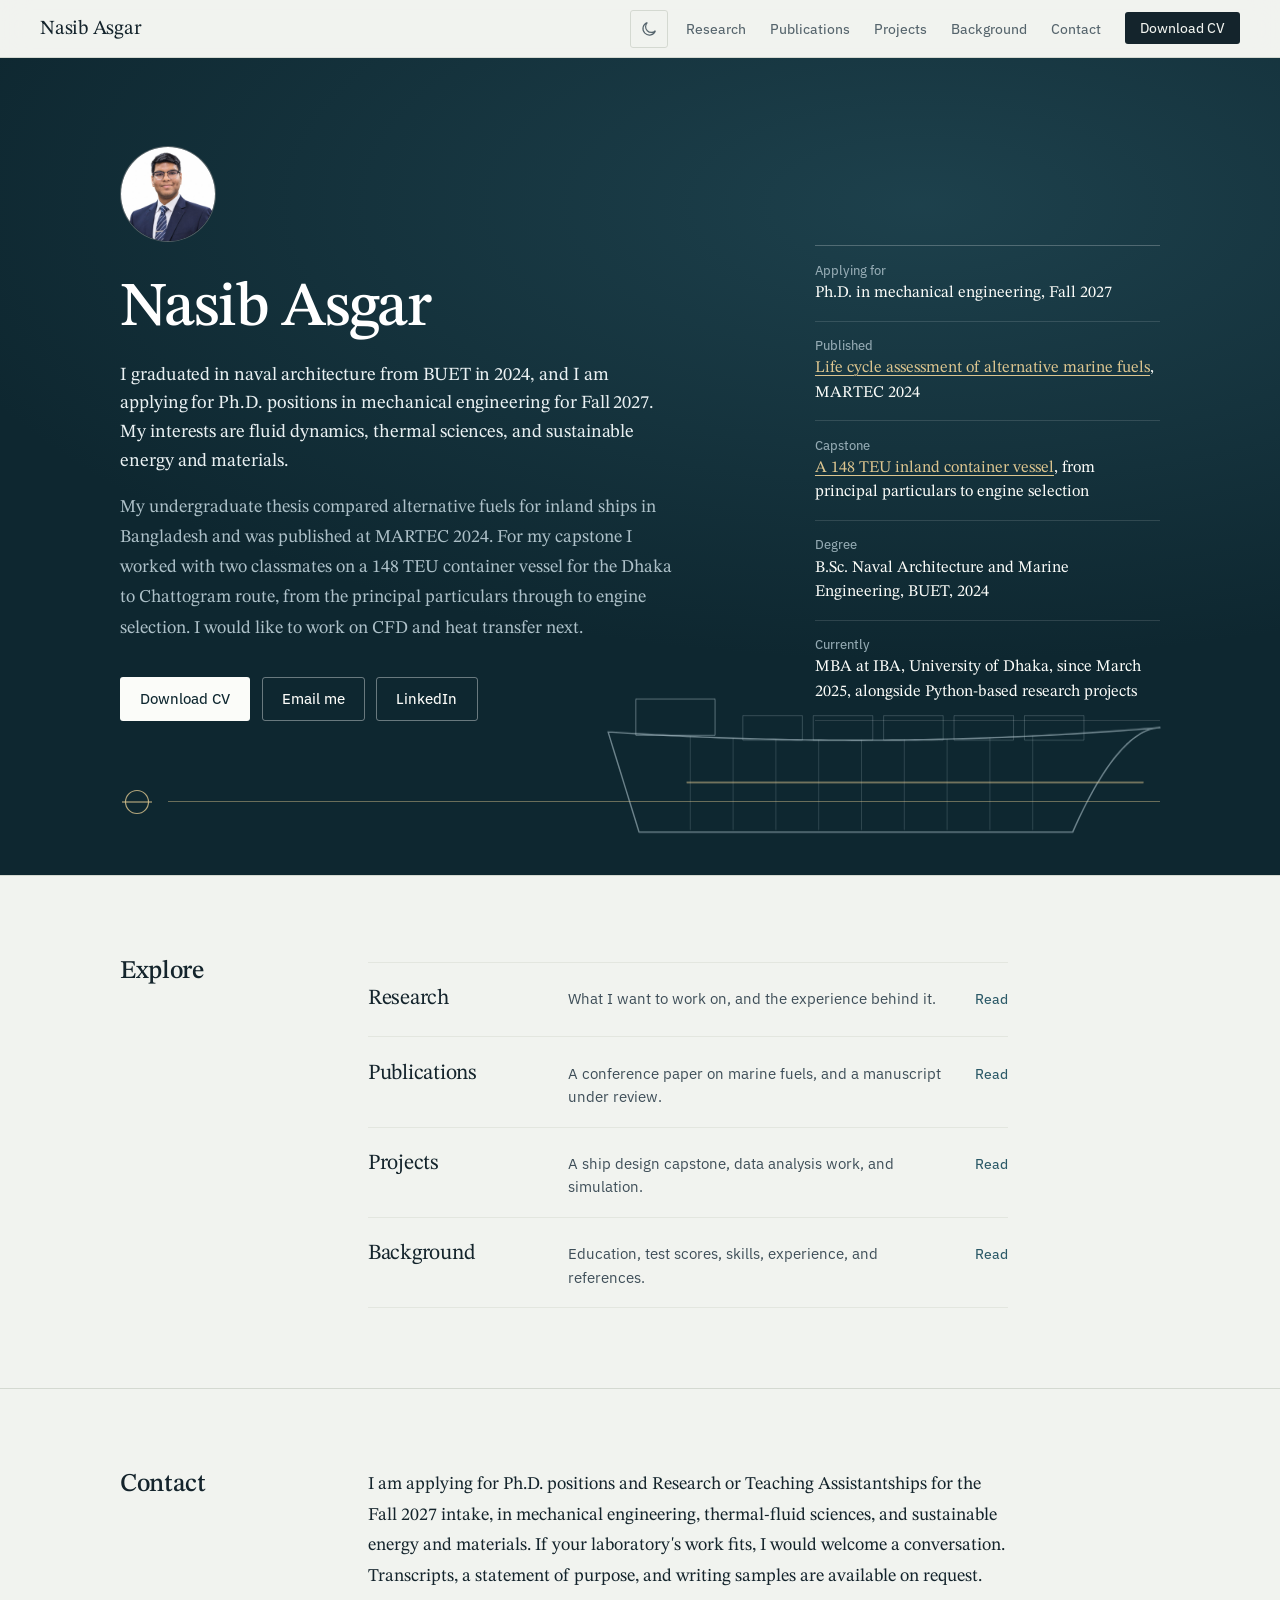
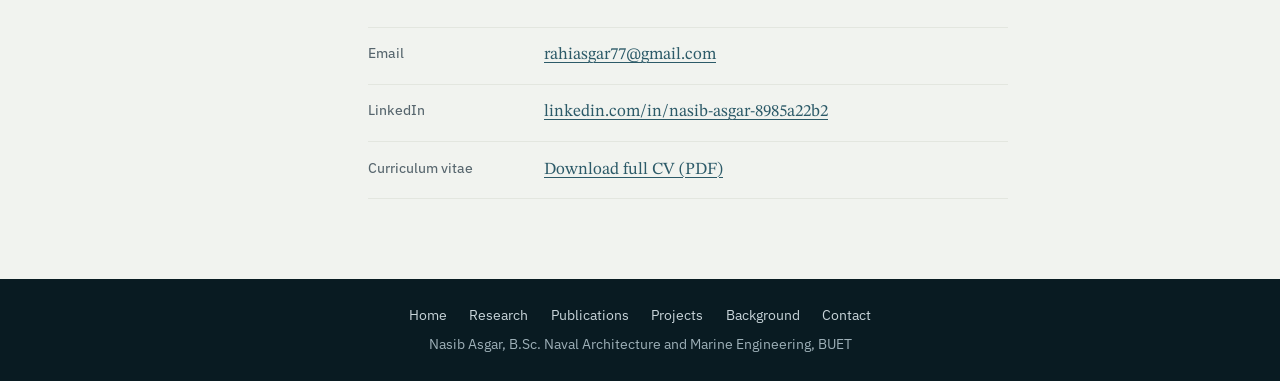
==== commit d93cd825: "Rebuild the site: real project data, dark theme, and a redrawn header Content, from the source docum" ====
--- a/index.html
+++ b/index.html
@@ -3,17 +3,21 @@
 <head>
 <meta charset="UTF-8" />
 <meta name="viewport" content="width=device-width, initial-scale=1, viewport-fit=cover" />
-<meta name="color-scheme" content="light" />
-<meta name="theme-color" content="#f3f4f0" />
-<meta name="description" content="Nasib Asgar, Ph.D. applicant in mechanical engineering. Peer-reviewed research in life cycle assessment of alternative fuels; interests in CFD, thermal sciences, and sustainable energy. BUET graduate. Applying for Fall 2027." />
+<meta name="color-scheme" content="light dark" />
+<meta name="theme-color" content="#0e2730" />
+<meta name="description" content="Nasib Asgar, Ph.D. applicant in mechanical engineering. Peer-reviewed research on alternative marine fuels; interests in CFD, thermal sciences, and sustainable energy and materials. BUET graduate. Applying for Fall 2027." />
 <meta name="author" content="Nasib Asgar" />
 <meta property="og:type" content="website" />
 <meta property="og:title" content="Nasib Asgar, Ph.D. applicant in mechanical engineering" />
-<meta property="og:description" content="Nasib Asgar, Ph.D. applicant in mechanical engineering. Peer-reviewed research in life cycle assessment of alternative fuels; interests in CFD, thermal sciences, and sustainable energy. BUET graduate. Applying for Fall 2027." />
+<meta property="og:description" content="Nasib Asgar, Ph.D. applicant in mechanical engineering. Peer-reviewed research on alternative marine fuels; interests in CFD, thermal sciences, and sustainable energy and materials. BUET graduate. Applying for Fall 2027." />
 <meta property="og:url" content="https://nasibasgar.github.io/" />
 <meta name="twitter:card" content="summary" />
 <title>Nasib Asgar, Ph.D. applicant in mechanical engineering</title>
 
+<script>
+  /* Settle the theme before the first paint so the page never flashes. */
+  try { var t = localStorage.getItem('theme'); if (t) document.documentElement.dataset.theme = t; } catch (e) {}
+</script>
 <script type="application/ld+json">
 {
   "@context": "https://schema.org",
@@ -31,7 +35,7 @@
 </script>
 <link rel="preconnect" href="https://fonts.googleapis.com" />
 <link rel="preconnect" href="https://fonts.gstatic.com" crossorigin />
-<link href="https://fonts.googleapis.com/css2?family=STIX+Two+Text:ital,wght@0,400;0,500;0,600;1,400;1,500&family=Public+Sans:wght@400;500;600&display=swap" rel="stylesheet" />
+<link href="https://fonts.googleapis.com/css2?family=STIX+Two+Text:ital,wght@0,400;0,500;0,600;1,400;1,500&family=IBM+Plex+Sans:wght@400;450;500;550;600&display=swap" rel="stylesheet" />
 <link rel="stylesheet" href="style.css" />
 </head>
 <body>
@@ -39,36 +43,44 @@
 
 <nav aria-label="Primary">
   <a href="index.html" class="nav-brand" aria-current="page">Nasib Asgar</a>
-  <button class="nav-toggle" id="navToggle" aria-label="Open menu" aria-expanded="false" aria-controls="navLinks">Menu</button>
-  <ul class="nav-links" id="navLinks">
-    <li><a href="research.html">Research</a></li>
-    <li><a href="publications.html">Publications</a></li>
-    <li><a href="projects.html">Projects</a></li>
-    <li><a href="background.html">Background</a></li>
-    <li><a href="index.html#contact">Contact</a></li>
-    <li><a data-link="cv" href="Nasib_Asgar_CV.pdf" download class="nav-cv">Download CV</a></li>
-  </ul>
+  <div class="nav-right">
+    <button class="icon-btn" id="themeToggle" type="button" aria-label="Switch to dark theme">
+      <svg class="moon" viewBox="0 0 24 24" fill="none" stroke="currentColor" stroke-width="1.6" stroke-linecap="round" aria-hidden="true"><path d="M20.5 14.3A8.5 8.5 0 1 1 9.7 3.5a6.8 6.8 0 0 0 10.8 10.8Z"/></svg>
+      <svg class="sun" viewBox="0 0 24 24" fill="none" stroke="currentColor" stroke-width="1.6" stroke-linecap="round" aria-hidden="true"><circle cx="12" cy="12" r="4.2"/><path d="M12 2.6v2.2M12 19.2v2.2M2.6 12h2.2M19.2 12h2.2M5.4 5.4l1.6 1.6M17 17l1.6 1.6M18.6 5.4 17 7M7 17l-1.6 1.6"/></svg>
+    </button>
+    <button class="nav-toggle" id="navToggle" type="button" aria-label="Open menu" aria-expanded="false" aria-controls="navLinks">Menu</button>
+    <ul class="nav-links" id="navLinks">
+      <li><a href="research.html">Research</a></li>
+      <li><a href="publications.html">Publications</a></li>
+      <li><a href="projects.html">Projects</a></li>
+      <li><a href="background.html">Background</a></li>
+      <li><a href="index.html#contact">Contact</a></li>
+      <li><a data-link="cv" href="Nasib_Asgar_CV.pdf" download class="nav-cv">Download CV</a></li>
+    </ul>
+  </div>
 </nav>
 
 <main id="main">
 <header class="hero" id="top">
+  <canvas id="lines" aria-hidden="true"></canvas>
   <div class="hero-content">
     <div class="hero-copy">
-      <!-- PHOTO: upload a square headshot named 'profile.jpg' to the repo root.
-           Until then nothing is shown (no placeholder). -->
-      <img class="hero-photo" src="profile.jpg" alt="Portrait of Nasib Asgar" width="84" height="84" onerror="this.remove()" />
+      <!-- PHOTO: square headshot, profile.jpg in the repo root. Replace the file to change it.
+           If the file is missing nothing is shown (no placeholder). -->
+      <img class="hero-photo" src="profile.jpg" alt="Portrait of Nasib Asgar" width="96" height="96" onerror="this.remove()" />
 
       <h1 class="hero-name">Nasib Asgar</h1>
       <p class="hero-lede">
-        I'm a naval architecture graduate (BUET, 2024) applying for Ph.D. positions in
-        mechanical engineering for Fall 2027. I want to work on fluid dynamics, thermal
-        sciences, and sustainable energy.
+        I graduated in naval architecture from BUET in 2024, and I am applying for Ph.D.
+        positions in mechanical engineering for Fall 2027. My interests are fluid dynamics,
+        thermal sciences, and sustainable energy and materials.
       </p>
       <p class="hero-bio">
-        My undergraduate research on alternative marine fuels was published at MARTEC 2024,
-        and my capstone took a 148&nbsp;TEU vessel from principal particulars to full
-        drawings. I want to move from systems-level lifecycle models to high-fidelity CFD and
-        heat-transfer simulation.
+        My undergraduate thesis compared alternative fuels for inland ships in Bangladesh and
+        was published at MARTEC&nbsp;2024. For my capstone I worked with two classmates on a
+        148&nbsp;TEU container vessel for the Dhaka to Chattogram route, from the principal
+        particulars through to engine selection. I would like to work on CFD and heat transfer
+        next.
       </p>
       <div class="hero-cta">
         <a data-link="cv" href="Nasib_Asgar_CV.pdf" download class="btn btn-primary">Download CV</a>
@@ -81,13 +93,18 @@
     <dl class="glance">
       <div><dt>Applying for</dt><dd>Ph.D. in mechanical engineering, Fall 2027</dd></div>
       <div><dt>Published</dt><dd><a href="publications.html#martec">Life cycle assessment of alternative marine fuels</a>, MARTEC 2024</dd></div>
-      <div><dt>Preprint</dt><dd><a href="publications.html#preprint">Digital financial inclusion, institutional quality and income inequality</a>, Research Square</dd></div>
+      <div><dt>Capstone</dt><dd><a href="projects.html#capstone">A 148 TEU inland container vessel</a>, from principal particulars to engine selection</dd></div>
       <div><dt>Degree</dt><dd>B.Sc. Naval Architecture and Marine Engineering, BUET, 2024</dd></div>
       <div><dt>Currently</dt><dd>MBA at IBA, University of Dhaka, since March 2025, alongside Python-based research projects</dd></div>
     </dl>
   </div>
 
-  <div class="waterline" aria-hidden="true"></div>
+  <div class="waterline" aria-hidden="true">
+    <svg width="34" height="34" viewBox="0 0 34 34" fill="none" stroke="rgba(220,197,143,0.8)" stroke-width="1.2">
+      <circle cx="17" cy="17" r="11.5"/>
+      <path d="M2 17h30"/>
+    </svg>
+  </div>
 </header>
 
 <section id="explore">
@@ -96,8 +113,8 @@
     <div class="sec-body">
       <div class="pagelist">
         <a href="research.html"><span class="pl-title">Research</span><span class="pl-desc">What I want to work on, and the experience behind it.</span><span class="pl-go">Read</span></a>
-        <a href="publications.html"><span class="pl-title">Publications</span><span class="pl-desc">One conference paper and one preprint.</span><span class="pl-go">Read</span></a>
-        <a href="projects.html"><span class="pl-title">Projects</span><span class="pl-desc">A vessel design, two data-analysis projects, and a shipyard study.</span><span class="pl-go">Read</span></a>
+        <a href="publications.html"><span class="pl-title">Publications</span><span class="pl-desc">A conference paper on marine fuels, and a manuscript under review.</span><span class="pl-go">Read</span></a>
+        <a href="projects.html"><span class="pl-title">Projects</span><span class="pl-desc">A ship design capstone, data analysis work, and simulation.</span><span class="pl-go">Read</span></a>
         <a href="background.html"><span class="pl-title">Background</span><span class="pl-desc">Education, test scores, skills, experience, and references.</span><span class="pl-go">Read</span></a>
       </div>
     </div>
@@ -110,10 +127,9 @@
     <div class="sec-body">
       <p>
         I am applying for Ph.D. positions and Research or Teaching Assistantships for the
-        Fall 2027 intake, in programs focused on mechanical engineering, thermal-fluid
-        sciences, and sustainable energy systems. If your laboratory's work fits, I would
-        welcome a conversation. Transcripts, a statement of purpose, and writing samples are
-        available on request.
+        Fall 2027 intake, in mechanical engineering, thermal-fluid sciences, and sustainable
+        energy and materials. If your laboratory's work fits, I would welcome a conversation.
+        Transcripts, a statement of purpose, and writing samples are available on request.
       </p>
       <dl class="rows">
         <div class="row"><dt>Email</dt><dd><a data-link="email" href="mailto:rahiasgar77@gmail.com" data-link-text>rahiasgar77@gmail.com</a></dd></div>
@@ -135,6 +151,7 @@
 </footer>
 
 <script src="links.js"></script>
+<script src="hull.js"></script>
 <script src="site.js"></script>
 </body>
 </html>
--- a/style.css
+++ b/style.css
@@ -1,10 +1,15 @@
+/* ───────────────────────────────────────────────────────────────
+   Nasib Asgar, personal research site
+   Palette: sea fog, deep water, slate, brass. Dark theme included.
+   Type: STIX Two Text (reading), IBM Plex Sans (labels, controls).
+   ─────────────────────────────────────────────────────────────── */
+
 *, *::before, *::after { box-sizing: border-box; margin: 0; padding: 0; }
 
-/* Palette: sea fog, deep water, slate, brass. Contrast checked for small text. */
 :root {
-  --fog:        #f3f4f0;
+  --fog:        #f1f3ef;
   --paper:      #fbfcf9;
-  --ink:        #1b2a32;
+  --ink:        #14242c;
   --ink-mid:    #3e4e58;
   --ink-soft:   #56656d;
   --rule:       #d4d9d1;
@@ -13,12 +18,55 @@
   --deep-dark:  #1f4350;
   --brass:      #7f6430;
   --brass-light:#dcc58f;
-  --water:      #163640;
-  --water-text: #c3d1d7;
-  --nav-h:      56px;
+  --water:      #0e2730;
+  --water-deep: #091b22;
+  --water-text: #adc0c8;
+  --water-rule: rgba(255, 255, 255, 0.14);
+  --tint:       rgba(44, 90, 104, 0.055);
+  --shade:      rgba(13, 31, 39, 0.5);
+
+  --nav-h:      58px;
   --serif:      'STIX Two Text', 'Iowan Old Style', Georgia, 'Times New Roman', serif;
-  --sans:       'Public Sans', system-ui, 'Segoe UI', sans-serif;
-  --ease-out:   cubic-bezier(0.23, 1, 0.32, 1);
+  --sans:       'IBM Plex Sans', system-ui, 'Segoe UI', sans-serif;
+  --ease-out:   cubic-bezier(0.22, 1, 0.36, 1);
+  --ease-soft:  cubic-bezier(0.4, 0, 0.2, 1);
+}
+
+@media (prefers-color-scheme: dark) {
+  :root:not([data-theme="light"]) {
+    --fog:        #0d1f26;
+    --paper:      #112a33;
+    --ink:        #e7eeef;
+    --ink-mid:    #bcccd1;
+    --ink-soft:   #8fa4ab;
+    --rule:       #26424d;
+    --rule-soft:  #1e3741;
+    --deep:       #7db6c4;
+    --deep-dark:  #a5d2dc;
+    --brass:      #cdae72;
+    --brass-light:#e3cda0;
+    --water:      #081a21;
+    --water-deep: #051218;
+    --tint:       rgba(125, 182, 196, 0.08);
+    --shade:      rgba(3, 12, 16, 0.72);
+  }
+}
+:root[data-theme="dark"] {
+  --fog:        #0d1f26;
+  --paper:      #112a33;
+  --ink:        #e7eeef;
+  --ink-mid:    #bcccd1;
+  --ink-soft:   #8fa4ab;
+  --rule:       #26424d;
+  --rule-soft:  #1e3741;
+  --deep:       #7db6c4;
+  --deep-dark:  #a5d2dc;
+  --brass:      #cdae72;
+  --brass-light:#e3cda0;
+  --water:      #081a21;
+  --water-deep: #051218;
+  --tint:       rgba(125, 182, 196, 0.08);
+  --shade:      rgba(3, 12, 16, 0.72);
 }
 
 html {
@@ -32,16 +80,18 @@
   background: var(--fog);
   color: var(--ink);
   font-size: 18px;
-  line-height: 1.65;
+  line-height: 1.7;
   -webkit-font-smoothing: antialiased;
   text-rendering: optimizeLegibility;
-}
-
-::selection { background: #d8e6e6; color: var(--deep-dark); }
+  transition: background 320ms var(--ease-soft), color 320ms var(--ease-soft);
+}
+
+::selection { background: var(--brass-light); color: #14242c; }
 
 a { color: var(--deep); text-decoration-thickness: 1px; text-underline-offset: 3px; transition: color 150ms ease; }
 :focus-visible { outline: 2px solid var(--deep); outline-offset: 3px; border-radius: 2px; }
 button, .btn, .nav-links a { touch-action: manipulation; -webkit-user-select: none; user-select: none; }
+img { max-width: 100%; }
 
 section { scroll-margin-top: calc(var(--nav-h) + 8px); }
 p { text-wrap: pretty; }
@@ -49,188 +99,311 @@
 
 .skip {
   position: absolute; left: 1rem; top: -4rem; z-index: 300;
-  background: var(--ink); color: var(--paper); padding: 0.5rem 1rem;
+  background: var(--ink); color: var(--fog); padding: 0.5rem 1rem;
   font: 500 14px var(--sans); text-decoration: none; border-radius: 3px;
 }
 .skip:focus { top: 0.75rem; }
 
-/* ── NAV: a translucent layer over the content ── */
+/* ── NAV ── */
 nav {
   position: sticky; top: 0; z-index: 100;
-  background: rgba(243, 244, 240, 0.86);
-  -webkit-backdrop-filter: blur(14px) saturate(160%);
-  backdrop-filter: blur(14px) saturate(160%);
+  background: var(--fog);
+  background: color-mix(in srgb, var(--fog) 86%, transparent);
+  -webkit-backdrop-filter: blur(14px) saturate(170%);
+  backdrop-filter: blur(14px) saturate(170%);
   border-bottom: 1px solid var(--rule);
   display: flex; align-items: center; justify-content: space-between;
   height: var(--nav-h);
   padding: 0 max(2.5rem, env(safe-area-inset-right)) 0 max(2.5rem, env(safe-area-inset-left));
 }
+/* The waterline: fills across the nav's lower edge as the page is read */
+nav::after {
+  content: ""; position: absolute; left: 0; bottom: -1px; height: 2px;
+  width: var(--read, 0%); background: var(--brass);
+  transition: width 90ms linear;
+}
 .nav-brand {
-  font-size: 20px; letter-spacing: -0.01em; color: var(--ink);
+  font-size: 20px; letter-spacing: -0.012em; color: var(--ink);
   text-decoration: none; display: inline-flex; align-items: center; gap: 10px;
 }
-.nav-links { display: flex; gap: 1.6rem; list-style: none; align-items: center; }
+.nav-right { display: flex; align-items: center; gap: 1.1rem; }
+.nav-links { display: flex; gap: 1.5rem; list-style: none; align-items: center; }
 .nav-links a {
-  font: 500 14px var(--sans); color: var(--ink-soft); text-decoration: none;
+  font: 450 14px var(--sans); color: var(--ink-soft); text-decoration: none;
   padding: 0.35rem 0; border-bottom: 2px solid transparent;
   transition: color 150ms ease, border-color 150ms ease;
 }
-.nav-links a.active, .nav-links a[aria-current="page"] { color: var(--ink); border-bottom-color: var(--deep); }
+.nav-links a[aria-current="page"] { color: var(--ink); border-bottom-color: var(--deep); }
 .nav-links a.nav-cv {
-  color: var(--paper); background: var(--ink); border: 0;
-  padding: 0.42rem 0.95rem; border-radius: 3px;
+  color: var(--fog); background: var(--ink); border: 0;
+  padding: 0.44rem 0.95rem; border-radius: 3px;
   transition: background 150ms ease, transform 140ms var(--ease-out);
 }
 .nav-links a.nav-cv:active { transform: scale(0.97); }
+
+.icon-btn {
+  display: inline-flex; align-items: center; justify-content: center;
+  width: 38px; height: 38px; flex: none;
+  background: none; border: 1px solid var(--rule); border-radius: 3px;
+  color: var(--ink-soft); cursor: pointer;
+  transition: color 150ms ease, border-color 150ms ease, background 150ms ease;
+}
+.icon-btn svg { width: 18px; height: 18px; display: block; }
+.icon-btn .sun { display: none; }
+:root[data-theme="dark"] .icon-btn .sun { display: block; }
+:root[data-theme="dark"] .icon-btn .moon { display: none; }
+@media (prefers-color-scheme: dark) {
+  :root:not([data-theme="light"]) .icon-btn .sun { display: block; }
+  :root:not([data-theme="light"]) .icon-btn .moon { display: none; }
+}
 .nav-toggle {
   display: none; background: none; border: 1px solid var(--rule); color: var(--ink);
-  font: 500 14px var(--sans); padding: 0.5rem 0.9rem; min-height: 40px; cursor: pointer; border-radius: 3px;
-}
-
-/* ── HERO: deep water, one quiet brass waterline ── */
-.hero { background: var(--water); color: var(--paper); padding: 5.5rem 2.5rem 3.5rem; }
+  font: 450 14px var(--sans); padding: 0.5rem 0.9rem; min-height: 40px; cursor: pointer; border-radius: 3px;
+}
+
+/* ── HERO: deep water, hull lines, one brass waterline ── */
+.hero {
+  position: relative; overflow: hidden;
+  background: var(--water);
+  color: #fbfcf9;
+  padding: 5.5rem 2.5rem 3.5rem;
+}
+.hero::before {
+  content: ""; position: absolute; inset: 0;
+  background: radial-gradient(130% 90% at 72% 18%, rgba(44, 90, 104, 0.5), transparent 62%);
+  pointer-events: none;
+}
+#lines { position: absolute; inset: 0; width: 100%; height: 100%; display: block; }
 .hero-content {
+  position: relative; z-index: 2;
   max-width: 1040px; margin: 0 auto;
-  display: grid; grid-template-columns: minmax(0, 1.3fr) minmax(0, 0.7fr); gap: 4.5rem; align-items: end;
-}
-.hero-copy { max-width: 36rem; }
-
+  display: grid; grid-template-columns: minmax(0, 1.3fr) minmax(0, 0.72fr); gap: 4.5rem; align-items: end;
+}
+.hero-copy { max-width: 35rem; }
 .hero-photo {
-  width: 84px; height: 84px; border-radius: 50%; object-fit: cover;
-  margin-bottom: 1.6rem; border: 1px solid rgba(255, 255, 255, 0.3); background: var(--water);
+  width: 96px; height: 96px; border-radius: 50%; object-fit: cover;
+  margin-bottom: 1.5rem; border: 1px solid rgba(255, 255, 255, 0.3); background: var(--water-deep);
 }
 h1.hero-name {
-  font-size: clamp(3.1rem, 7vw, 5.4rem); color: var(--paper);
-  line-height: 1.02; letter-spacing: -0.028em; margin-bottom: 1.5rem;
-}
-.hero-lede { font-size: 1.32rem; line-height: 1.5; color: #eef3f4; letter-spacing: -0.005em; margin-bottom: 1.2rem; }
-.hero-bio { color: var(--water-text); margin-bottom: 2.1rem; }
+  font-size: clamp(2.5rem, 5.2vw, 3.9rem); color: #fff;
+  line-height: 1.04; letter-spacing: -0.026em; margin-bottom: 1.2rem;
+}
+.hero-lede { font-size: 1.16rem; line-height: 1.55; color: #eaf1f3; letter-spacing: -0.003em; margin-bottom: 1rem; }
+.hero-bio { color: var(--water-text); line-height: 1.68; margin-bottom: 2.1rem; }
 
 .hero-cta { display: flex; gap: 0.7rem; flex-wrap: wrap; }
 .btn {
   display: inline-flex; align-items: center; min-height: 44px;
-  padding: 0.6rem 1.2rem; font: 500 15px var(--sans); text-decoration: none;
+  padding: 0.6rem 1.2rem; font: 450 15px var(--sans); text-decoration: none;
   border-radius: 3px; cursor: pointer; border: 1px solid transparent;
   transition: background 150ms ease, border-color 150ms ease, color 150ms ease, transform 140ms var(--ease-out);
 }
 .btn:active { transform: scale(0.97); }
-.btn-primary { background: var(--ink); color: var(--paper); }
+.btn-primary { background: var(--ink); color: var(--fog); }
 .btn-ghost { background: transparent; color: var(--ink); border-color: var(--rule); }
-.hero .btn-primary { background: var(--paper); color: var(--ink); }
-.hero .btn-ghost { color: var(--paper); border-color: rgba(255, 255, 255, 0.38); }
-
-/* At a glance: the facts a reader wants in the first five seconds */
-.glance { border-top: 1px solid rgba(255, 255, 255, 0.22); }
-.glance > div { padding: 0.95rem 0; border-bottom: 1px solid rgba(255, 255, 255, 0.14); }
-.glance dt { font: 500 13px var(--sans); color: #9fb3bb; margin-bottom: 0.15rem; }
-.glance dd { font-size: 1.02rem; line-height: 1.5; color: var(--paper); }
+.hero .btn-primary { background: #fbfcf9; color: #0e2730; }
+.hero .btn-ghost { color: #fbfcf9; border-color: rgba(255, 255, 255, 0.38); }
+
+.glance { border-top: 1px solid rgba(255, 255, 255, 0.24); }
+.glance > div { padding: 0.95rem 0; border-bottom: 1px solid rgba(255, 255, 255, 0.13); }
+.glance dt { font: 450 13px var(--sans); color: #94aab3; margin-bottom: 0.15rem; letter-spacing: 0.002em; }
+.glance dd { font-size: 1.02rem; line-height: 1.5; color: #fbfcf9; }
 .hero a:not(.btn) { color: var(--brass-light); }
 
-/* The waterline: a load-line mark and one brass rule */
-.waterline { max-width: 1040px; margin: 4rem auto 0; display: flex; align-items: center; gap: 14px; }
-.waterline::after { content: ""; flex: 1; height: 1px; background: rgba(217, 191, 134, 0.5); }
+/* Load-line mark and the rule it sits on */
+.waterline { position: relative; z-index: 2; max-width: 1040px; margin: 4rem auto 0; display: flex; align-items: center; gap: 14px; }
+.waterline::after { content: ""; flex: 1; height: 1px; background: rgba(220, 197, 143, 0.45); }
 .waterline svg { flex: none; display: block; }
 
-/* ── SECTIONS: heading in the margin, content in a reading column ── */
+/* ── SECTIONS ── */
 section { padding: 5rem 2.5rem; border-top: 1px solid var(--rule); }
 main > section:first-child { border-top: 0; }
 .sec { max-width: 1040px; margin: 0 auto; display: grid; grid-template-columns: 200px minmax(0, 1fr); gap: 3rem; }
 h2.sec-title {
-  font-size: 1.6rem; line-height: 1.2; letter-spacing: -0.012em;
+  font-size: 1.6rem; line-height: 1.2; letter-spacing: -0.014em;
   position: sticky; top: calc(var(--nav-h) + 1.5rem); align-self: start;
 }
-.sec-body { max-width: 41rem; }
+.sec-body { max-width: 40rem; }
 .sec-body > p { margin-bottom: 1.15rem; }
 .sec-body > p:last-child { margin-bottom: 0; }
-h3.sub {
-  font: 600 14px var(--sans); color: var(--ink); margin: 2.8rem 0 0.9rem;
-}
-
-.label { font: 500 13px var(--sans); color: var(--ink-soft); }
+h3.sub { font: 550 14px var(--sans); color: var(--ink); margin: 2.8rem 0 0.9rem; }
 .lead-in { font-weight: 600; color: var(--ink); }
 
-/* Interests: three plain columns */
-.interests { display: grid; grid-template-columns: repeat(3, 1fr); gap: 2rem; margin-top: 2.6rem; padding-top: 2rem; border-top: 1px solid var(--rule-soft); }
-.interest h3 { font-size: 1.12rem; letter-spacing: -0.005em; margin-bottom: 0.4rem; }
-.interest p { font: 14px/1.55 var(--sans); color: var(--ink-mid); margin-bottom: 0.7rem; }
+/* Interests */
+.interests { display: grid; grid-template-columns: repeat(2, minmax(0, 1fr)); gap: 2rem 2.4rem; margin-top: 2.6rem; padding-top: 2rem; border-top: 1px solid var(--rule-soft); }
+.interest h3 { font-size: 1.12rem; letter-spacing: -0.006em; margin-bottom: 0.4rem; }
+.interest p { font: 14px/1.6 var(--sans); color: var(--ink-mid); margin-bottom: 0.7rem; }
 .interest .why { color: var(--ink-soft); }
 .interest a { font-weight: 500; }
 
-/* Entries (publications, projects, experience) */
+/* Entries */
 .entry { padding: 2.1rem 0; border-top: 1px solid var(--rule-soft); }
 .entry:first-child { padding-top: 0; border-top: 0; }
 .entry:last-child { padding-bottom: 0; }
-.entry h3 { font-size: 1.4rem; line-height: 1.28; letter-spacing: -0.012em; margin-bottom: 0.5rem; }
-.entry .meta { font: 14px/1.5 var(--sans); color: var(--ink-soft); margin-bottom: 0.85rem; }
+.entry h3 { font-size: 1.4rem; line-height: 1.3; letter-spacing: -0.014em; margin-bottom: 0.5rem; }
+.entry .meta { font: 14px/1.55 var(--sans); color: var(--ink-soft); margin-bottom: 0.85rem; }
 .entry .authors { color: var(--ink-mid); margin-bottom: 0.1rem; }
 .entry .authors strong { color: var(--ink); font-weight: 600; }
 .entry .venue { color: var(--ink-soft); font-style: italic; margin-bottom: 0.9rem; }
 .entry p { color: var(--ink-mid); margin-bottom: 0.8rem; }
 .entry ul { padding-left: 1.15rem; color: var(--ink-mid); margin-bottom: 0.9rem; }
 .entry li { margin-bottom: 0.4rem; padding-left: 0.2rem; }
-.entry .tools { font: 14px/1.55 var(--sans); color: var(--ink-soft); }
-.entry .tools b { font-weight: 600; color: var(--ink-mid); }
+.entry .tools { font: 14px/1.6 var(--sans); color: var(--ink-soft); }
+.entry .tools b { font-weight: 550; color: var(--ink-mid); }
 .finding { margin-top: 0.4rem; }
-.entry figure { margin: 1.4rem 0 1.2rem; }
-.entry figure img { display: block; width: 100%; height: auto; border: 1px solid var(--rule-soft); border-radius: 3px; background: #fdfdfb; }
-.entry figcaption { font: 13.5px/1.5 var(--sans); color: var(--ink-soft); margin-top: 0.55rem; }
+
+figure { margin: 1.5rem 0 1.2rem; }
+figcaption { font: 13.5px/1.55 var(--sans); color: var(--ink-soft); margin-top: 0.6rem; }
+.zoomable {
+  display: block; width: 100%; padding: 0.4rem; background: #fbfcf9;
+  border: 1px solid var(--rule-soft); border-radius: 3px; cursor: zoom-in;
+  transition: border-color 160ms ease;
+}
+/* Figures keep their own colours in both themes: these charts carry a
+   colour legend, and inverting them would contradict it. */
+.zoomable img { display: block; width: 100%; height: auto; border-radius: 2px; }
 
 .state { display: inline-flex; align-items: center; gap: 7px; margin-right: 0.35rem; color: var(--ink-mid); font-weight: 500; }
 .state::before { content: ""; width: 9px; height: 9px; border-radius: 50%; flex: none; }
 .state.done::before { background: var(--deep); }
 .state.active::before { border: 1.6px solid var(--brass); }
 
-.actions { display: flex; flex-wrap: wrap; gap: 1.4rem; align-items: baseline; margin-top: 1.1rem; font: 500 15px var(--sans); }
+.actions { display: flex; flex-wrap: wrap; gap: 1.4rem; align-items: baseline; margin-top: 1.1rem; font: 450 15px var(--sans); }
 .text-btn {
   font: inherit; color: var(--deep); background: none; border: 0; padding: 0.2rem 0; cursor: pointer;
   text-decoration: underline; text-decoration-thickness: 1px; text-underline-offset: 3px;
   transition: color 150ms ease, transform 140ms var(--ease-out);
 }
 .text-btn:active { transform: scale(0.97); }
-.pipeline { margin-top: 2rem; font: 14px/1.5 var(--sans); color: var(--ink-soft); }
-
-/* Definition rows (education, skills, contact) */
+.pipeline { margin-top: 2rem; font: 14px/1.55 var(--sans); color: var(--ink-soft); }
+
+/* Definition rows */
 .rows { margin-top: 2.2rem; }
 .row { display: grid; grid-template-columns: 9.5rem minmax(0, 1fr); gap: 1.5rem; padding: 0.85rem 0; border-top: 1px solid var(--rule-soft); }
 .row:last-child { border-bottom: 1px solid var(--rule-soft); }
-.row dt { font: 500 14px/1.7 var(--sans); color: var(--ink-soft); }
+.row dt { font: 450 14px/1.75 var(--sans); color: var(--ink-soft); }
 .row dd { color: var(--ink-mid); font-size: 17px; }
-.row dd small { font: 14px var(--sans); color: var(--ink-soft); }
 
 /* References */
 .refs { margin-top: 2.4rem; }
 .ref { padding: 0.85rem 0; border-top: 1px solid var(--rule-soft); }
 .ref:last-child { border-bottom: 1px solid var(--rule-soft); }
 .ref-name { font-size: 1.05rem; }
-.ref-role, .ref-contact { font: 14px/1.5 var(--sans); color: var(--ink-soft); }
-.ref-contact a { word-break: break-all; }
+.ref-role, .ref-contact { font: 14px/1.55 var(--sans); color: var(--ink-soft); }
+.ref-contact a { word-break: break-word; }
 
 /* ── FOOTER ── */
 footer {
-  background: var(--ink); color: #aebbc2; text-align: center;
+  background: var(--water-deep); color: #9eb0b8; text-align: center;
   font: 14px var(--sans);
-  padding: 1.6rem max(2.5rem, env(safe-area-inset-right)) calc(1.6rem + env(safe-area-inset-bottom)) max(2.5rem, env(safe-area-inset-left));
-}
-footer a { color: #cfd9de; text-decoration: none; }
-
-/* Hover only where hover exists (touch fires false hovers on tap) */
+  padding: 1.7rem max(2.5rem, env(safe-area-inset-right)) calc(1.7rem + env(safe-area-inset-bottom)) max(2.5rem, env(safe-area-inset-left));
+}
+footer a { color: #c8d4d9; text-decoration: none; }
+footer .foot-links { display: flex; flex-wrap: wrap; gap: 0.4rem 1.4rem; justify-content: center; margin-bottom: 0.7rem; }
+
+/* ── PAGE TITLES ── */
+h1.page-title {
+  font-size: 2.25rem; line-height: 1.12; letter-spacing: -0.022em;
+  position: sticky; top: calc(var(--nav-h) + 1.5rem); align-self: start;
+}
+.page-lede { font-size: 1.2rem; line-height: 1.55; color: var(--ink); margin-bottom: 1.6rem; max-width: 35rem; }
+.sec-body > h3.sub:first-child { margin-top: 0; }
+.sec-body > .sub-group + .sub-group { margin-top: 3.4rem; }
+
+/* ── PAGE LIST ── */
+.pagelist { border-top: 1px solid var(--rule-soft); margin-top: 0.4rem; }
+.pagelist a {
+  display: grid; grid-template-columns: 11rem minmax(0, 1fr) auto; gap: 1.5rem; align-items: baseline;
+  padding: 1.15rem 0; border-bottom: 1px solid var(--rule-soft); text-decoration: none; color: var(--ink-mid);
+  transition: background 160ms ease, padding 220ms var(--ease-out);
+}
+.pagelist .pl-title { font-size: 1.35rem; letter-spacing: -0.012em; color: var(--ink); }
+.pagelist .pl-desc { font: 15px/1.55 var(--sans); }
+.pagelist .pl-go { font: 450 14px var(--sans); color: var(--deep); }
+.pagelist a:active { background: var(--tint); }
+
+/* ── Interactive chart (MFS sentiment shares) ── */
+.chart-card { border: 1px solid var(--rule-soft); border-radius: 3px; background: var(--paper); padding: 1.3rem 1.4rem 1.1rem; }
+.chart-head { display: flex; flex-wrap: wrap; gap: 0.9rem; align-items: baseline; justify-content: space-between; margin-bottom: 1rem; }
+.chart-title { font: 550 14px var(--sans); color: var(--ink); }
+.seg { display: inline-flex; border: 1px solid var(--rule); border-radius: 3px; overflow: hidden; }
+.seg button {
+  font: 450 13px var(--sans); color: var(--ink-soft); background: none; border: 0;
+  padding: 0.42rem 0.8rem; min-height: 34px; cursor: pointer;
+  transition: background 160ms ease, color 160ms ease;
+}
+.seg button + button { border-left: 1px solid var(--rule); }
+.seg button[aria-pressed="true"] { background: var(--ink); color: var(--fog); }
+.bars { display: grid; gap: 0.85rem; }
+.bar-row { display: grid; grid-template-columns: 5.4rem minmax(0, 1fr) 3.6rem; gap: 0.9rem; align-items: center; }
+.bar-label { display: block; font: 450 13px var(--sans); color: var(--ink-soft); }
+.bar-track { display: block; height: 26px; background: var(--tint); border-radius: 2px; overflow: hidden; }
+.bar-fill { display: block; height: 100%; width: 0; border-radius: 2px; transition: width 620ms var(--ease-out); }
+.bar-fill.pos { background: var(--deep); }
+.bar-fill.neu { background: var(--ink-soft); }
+.bar-fill.neg { background: var(--brass); }
+.bar-val { display: block; font: 450 14px var(--sans); color: var(--ink); font-variant-numeric: tabular-nums; text-align: right; }
+.bar-delta { font: 450 12.5px var(--sans); color: var(--ink-soft); font-variant-numeric: tabular-nums; }
+.chart-note { font: 13px/1.55 var(--sans); color: var(--ink-soft); margin-top: 0.9rem; }
+
+/* ── Lightbox ── */
+.lightbox {
+  position: fixed; inset: 0; z-index: 400; display: none;
+  align-items: center; justify-content: center; padding: 1.5rem;
+  background: var(--shade);
+  -webkit-backdrop-filter: blur(6px); backdrop-filter: blur(6px);
+  opacity: 0; transition: opacity 200ms var(--ease-soft);
+}
+.lightbox.open { display: flex; }
+.lightbox.shown { opacity: 1; }
+.lightbox img {
+  max-width: min(1400px, 96vw); max-height: 88vh; width: auto; height: auto;
+  background: #fbfcf9; border-radius: 3px; padding: 0.5rem;
+  transform: scale(0.98); transition: transform 240ms var(--ease-out);
+}
+.lightbox.shown img { transform: scale(1); }
+.lightbox-close {
+  position: absolute; top: 1rem; right: 1rem;
+  font: 450 14px var(--sans); color: #fbfcf9;
+  background: rgba(0, 0, 0, 0.35); border: 1px solid rgba(255, 255, 255, 0.3);
+  border-radius: 3px; padding: 0.5rem 0.9rem; min-height: 40px; cursor: pointer;
+}
+
+/* ── Toast ── */
+.toast {
+  position: fixed; z-index: 500; left: 50%; bottom: 1.5rem;
+  transform: translate(-50%, 1.2rem);
+  background: var(--ink); color: var(--fog);
+  font: 450 14px var(--sans); padding: 0.65rem 1.1rem; border-radius: 3px;
+  opacity: 0; pointer-events: none;
+  transition: opacity 200ms var(--ease-soft), transform 260ms var(--ease-out);
+}
+.toast.shown { opacity: 1; transform: translate(-50%, 0); }
+
+/* ── Hover only where hover exists ── */
 @media (hover: hover) and (pointer: fine) {
   a:hover { color: var(--deep-dark); }
   .nav-links a:hover { color: var(--ink); }
-  .nav-links a.nav-cv:hover { background: var(--deep-dark); color: var(--paper); }
-  .btn-primary:hover { background: var(--deep-dark); color: var(--paper); }
-  .hero .btn-primary:hover { background: #fff; color: var(--ink); }
+  .nav-links a.nav-cv:hover { background: var(--deep-dark); color: var(--fog); }
+  .icon-btn:hover { color: var(--ink); border-color: var(--ink-soft); background: var(--tint); }
+  .nav-toggle:hover { border-color: var(--ink-soft); }
+  .btn-primary:hover { background: var(--deep-dark); color: var(--fog); }
+  .hero .btn-primary:hover { background: #fff; color: #091b22; }
   .hero .btn-ghost:hover { border-color: #fff; color: #fff; }
   .hero a:not(.btn):hover { color: #fff; }
   .btn-ghost:hover { border-color: var(--deep); color: var(--deep-dark); }
   .text-btn:hover { color: var(--deep-dark); }
   footer a:hover { color: #fff; }
+  .pagelist a:hover { background: var(--tint); padding-left: 0.6rem; padding-right: 0.6rem; color: var(--ink-mid); }
+  .zoomable:hover { border-color: var(--deep); }
+  .seg button:hover[aria-pressed="false"] { background: var(--tint); color: var(--ink); }
 }
 
 /* ── RESPONSIVE ── */
 @media (max-width: 1000px) {
   .sec { grid-template-columns: 1fr; gap: 1.6rem; }
   h2.sec-title { position: static; }
+  h1.page-title { position: static; font-size: 2rem; }
   .sec-body { max-width: 42rem; }
   .interests { grid-template-columns: 1fr; gap: 1.6rem; }
 }
@@ -243,69 +416,44 @@
   nav { padding: 0 1.25rem; }
   .nav-toggle { display: block; }
   .nav-links {
-    display: none; position: absolute; top: var(--nav-h); left: 0; right: 0;
+    position: absolute; top: var(--nav-h); left: 0; right: 0;
     background: var(--paper); border-bottom: 1px solid var(--rule);
-    flex-direction: column; align-items: flex-start; gap: 0; padding: 0.5rem 1.25rem 0.9rem;
+    flex-direction: column; align-items: flex-start; gap: 0;
+    padding: 0 1.25rem; overflow: hidden;
+    max-height: 0; opacity: 0; visibility: hidden;
+    transition: max-height 280ms var(--ease-out), opacity 200ms ease, visibility 280ms, padding 280ms var(--ease-out);
   }
-  .nav-links.open { display: flex; }
+  .nav-links.open { max-height: 24rem; opacity: 1; visibility: visible; padding: 0.5rem 1.25rem 0.9rem; }
   .nav-links li { width: 100%; }
   .nav-links a { display: block; padding: 0.8rem 0; border-bottom: 0; }
-  .nav-links a.active, .nav-links a[aria-current="page"] { box-shadow: inset 3px 0 0 var(--deep); padding-left: 0.8rem; }
+  .nav-links a[aria-current="page"] { box-shadow: inset 3px 0 0 var(--deep); padding-left: 0.8rem; }
   .nav-links a.nav-cv { display: inline-block; margin-top: 0.4rem; padding: 0.65rem 1.1rem; }
 }
 @media (max-width: 640px) {
   body { font-size: 17px; }
   section { padding: 3.5rem 1.25rem; }
-  h1.hero-name { font-size: 3rem; }
+  main > section { padding-top: 3rem; }
+  h1.hero-name { font-size: 2.5rem; }
   .row { grid-template-columns: 1fr; gap: 0; }
   .entry h3 { font-size: 1.28rem; }
+  .pagelist a { grid-template-columns: 1fr auto; gap: 0.2rem 1rem; }
+  .pagelist .pl-desc { grid-column: 1 / -1; grid-row: 2; }
+  .bar-row { grid-template-columns: 4.6rem minmax(0, 1fr) 3.2rem; gap: 0.6rem; }
+  .chart-card { padding: 1.1rem 1rem 0.9rem; }
 }
 
 @media (prefers-reduced-motion: reduce) {
   html { scroll-behavior: auto; }
-  .btn:active, .text-btn:active, .nav-links a.nav-cv:active { transform: none; }
+  *, *::before, *::after { transition-duration: 1ms !important; animation-duration: 1ms !important; }
 }
 
 @media print {
-  nav, .waterline, .hero-cta, .text-btn, .skip, .pagelist .pl-go, footer .foot-links { display: none !important; }
-  body { background: #fff; font-size: 11pt; }
+  nav, .waterline, .hero-cta, .text-btn, .skip, .pagelist .pl-go, footer .foot-links, #lines, .seg, .icon-btn { display: none !important; }
+  body { background: #fff; font-size: 11pt; color: #000; }
   .hero { padding: 1rem 0; background: #fff !important; }
   .hero, .hero * { color: #000 !important; }
+  .hero::before { display: none; }
   section { padding: 1.4rem 0; }
-  .entry, .ref, .row { break-inside: avoid; }
-  h2.sec-title { position: static; }
-}
-
-/* ── PAGE TITLES (inner pages) ── */
-h1.page-title {
-  font-size: 2.2rem; line-height: 1.12; letter-spacing: -0.02em;
-  position: sticky; top: calc(var(--nav-h) + 1.5rem); align-self: start;
-}
-.page-lede { font-size: 1.2rem; line-height: 1.55; color: var(--ink); margin-bottom: 1.6rem; max-width: 36rem; }
-.sec-body > h3.sub:first-child { margin-top: 0; }
-.sec-body > .sub-group + .sub-group { margin-top: 3.4rem; }
-
-/* ── PAGE LIST on the home page ── */
-.pagelist { border-top: 1px solid var(--rule-soft); margin-top: 0.4rem; }
-.pagelist a {
-  display: grid; grid-template-columns: 11rem minmax(0, 1fr) auto; gap: 1.5rem; align-items: baseline;
-  padding: 1.15rem 0; border-bottom: 1px solid var(--rule-soft); text-decoration: none; color: var(--ink-mid);
-  transition: background 150ms ease, padding 200ms var(--ease-out);
-}
-.pagelist .pl-title { font-size: 1.35rem; letter-spacing: -0.01em; color: var(--ink); }
-.pagelist .pl-desc { font: 15px/1.5 var(--sans); }
-.pagelist .pl-go { font: 500 14px var(--sans); color: var(--deep); }
-.pagelist a:active { background: rgba(44, 90, 104, 0.06); }
-@media (hover: hover) and (pointer: fine) {
-  .pagelist a:hover { background: rgba(44, 90, 104, 0.05); padding-left: 0.6rem; padding-right: 0.6rem; color: var(--ink-mid); }
-}
-
-/* ── FOOTER LINKS ── */
-footer .foot-links { display: flex; flex-wrap: wrap; gap: 0.4rem 1.4rem; justify-content: center; margin-bottom: 0.7rem; }
-
-@media (max-width: 1000px) { h1.page-title { position: static; font-size: 2rem; } }
-@media (max-width: 640px) {
-  .pagelist a { grid-template-columns: 1fr auto; gap: 0.2rem 1rem; }
-  .pagelist .pl-desc { grid-column: 1 / -1; grid-row: 2; }
-  main > section { padding-top: 3rem; }
-}
+  .entry, .ref, .row, figure, .chart-card { break-inside: avoid; }
+  h2.sec-title, h1.page-title { position: static; }
+}
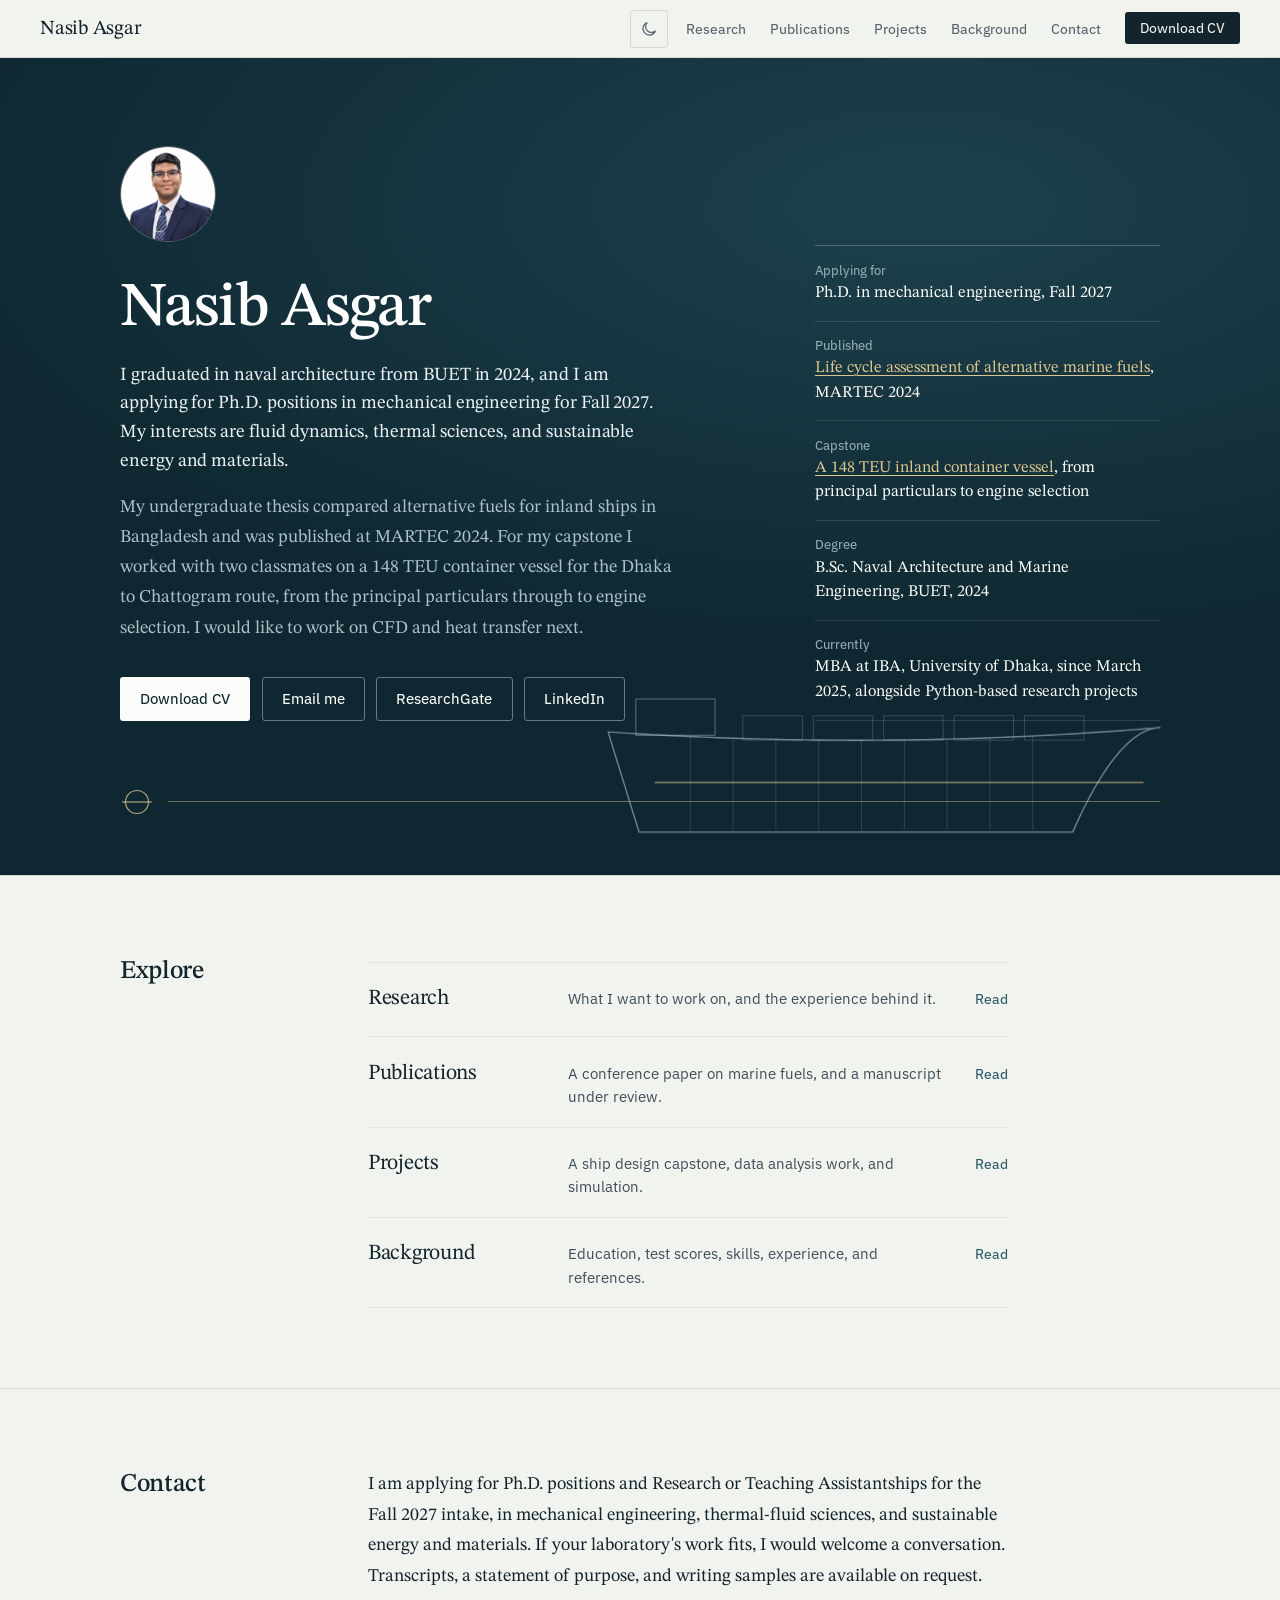
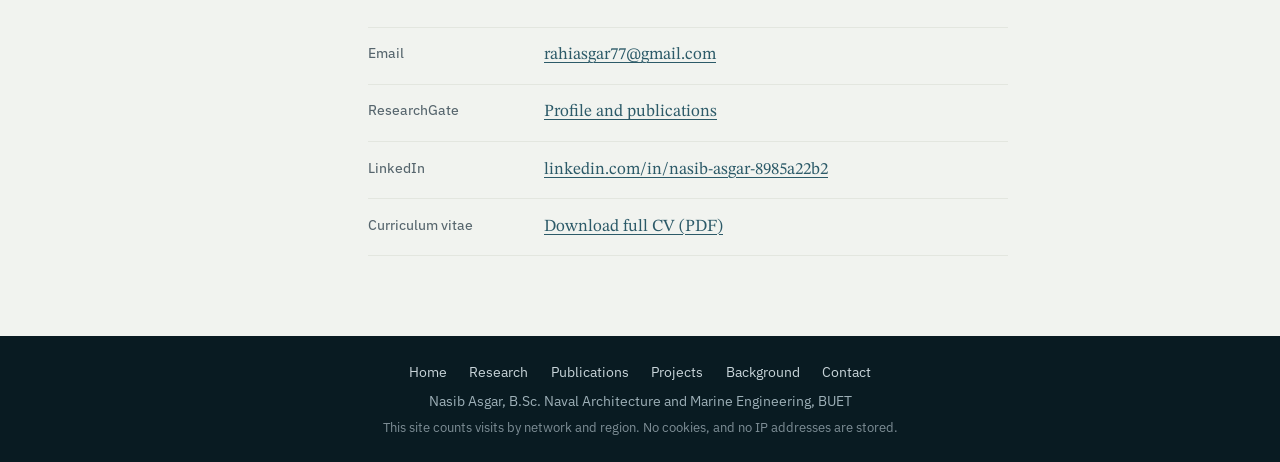
==== commit c0b390e3: "Log visits by network and region to a Google Sheet analytics.js records one row per page view: the v" ====
--- a/index.html
+++ b/index.html
@@ -148,10 +148,12 @@
     <a href="index.html">Home</a><a href="research.html">Research</a><a href="publications.html">Publications</a><a href="projects.html">Projects</a><a href="background.html">Background</a><a href="index.html#contact">Contact</a>
   </div>
   Nasib Asgar, B.Sc. Naval Architecture and Marine Engineering, BUET
+  <div class="foot-note">This site counts visits by network and region. No cookies, and no IP addresses are stored.</div>
 </footer>
 
 <script src="links.js"></script>
 <script src="hull.js"></script>
 <script src="site.js"></script>
+<script src="analytics.js"></script>
 </body>
 </html>
--- a/style.css
+++ b/style.css
@@ -299,6 +299,7 @@
   padding: 1.7rem max(2.5rem, env(safe-area-inset-right)) calc(1.7rem + env(safe-area-inset-bottom)) max(2.5rem, env(safe-area-inset-left));
 }
 footer a { color: #c8d4d9; text-decoration: none; }
+.foot-note { font-size: 12.5px; color: #7e8e96; margin-top: 0.55rem; }
 footer .foot-links { display: flex; flex-wrap: wrap; gap: 0.4rem 1.4rem; justify-content: center; margin-bottom: 0.7rem; }
 
 /* ── PAGE TITLES ── */
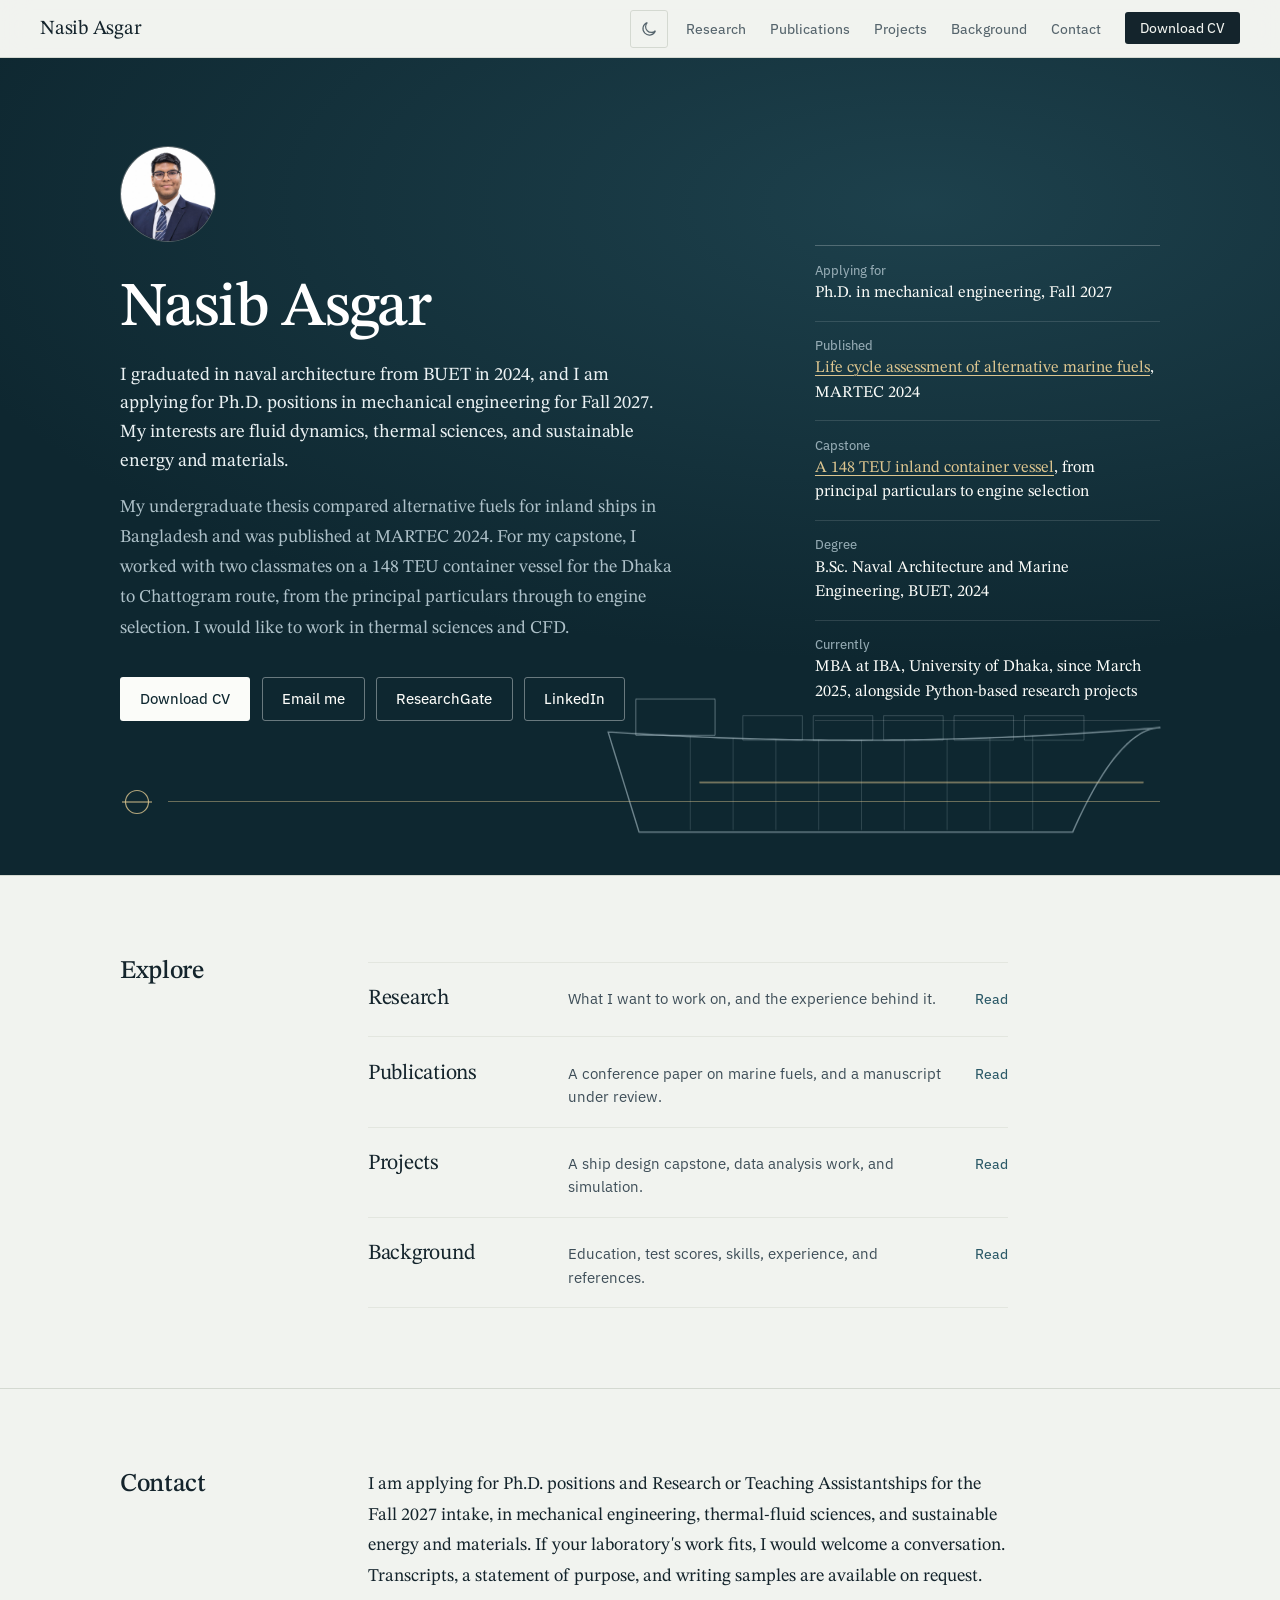
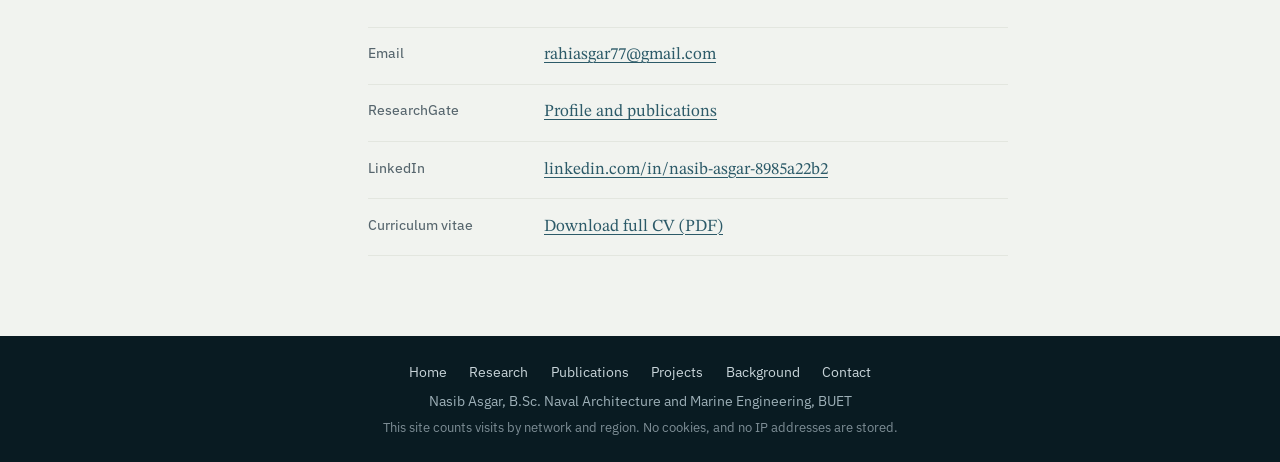
==== commit bddd458d: "Refine bio and capstone project description" ====
--- a/index.html
+++ b/index.html
@@ -77,10 +77,9 @@
       </p>
       <p class="hero-bio">
         My undergraduate thesis compared alternative fuels for inland ships in Bangladesh and
-        was published at MARTEC&nbsp;2024. For my capstone I worked with two classmates on a
+        was published at MARTEC&nbsp;2024. For my capstone, I worked with two classmates on a
         148&nbsp;TEU container vessel for the Dhaka to Chattogram route, from the principal
-        particulars through to engine selection. I would like to work on CFD and heat transfer
-        next.
+        particulars through to engine selection. I would like to work in thermal sciences and CFD.
       </p>
       <div class="hero-cta">
         <a data-link="cv" href="Nasib_Asgar_CV.pdf" download class="btn btn-primary">Download CV</a>
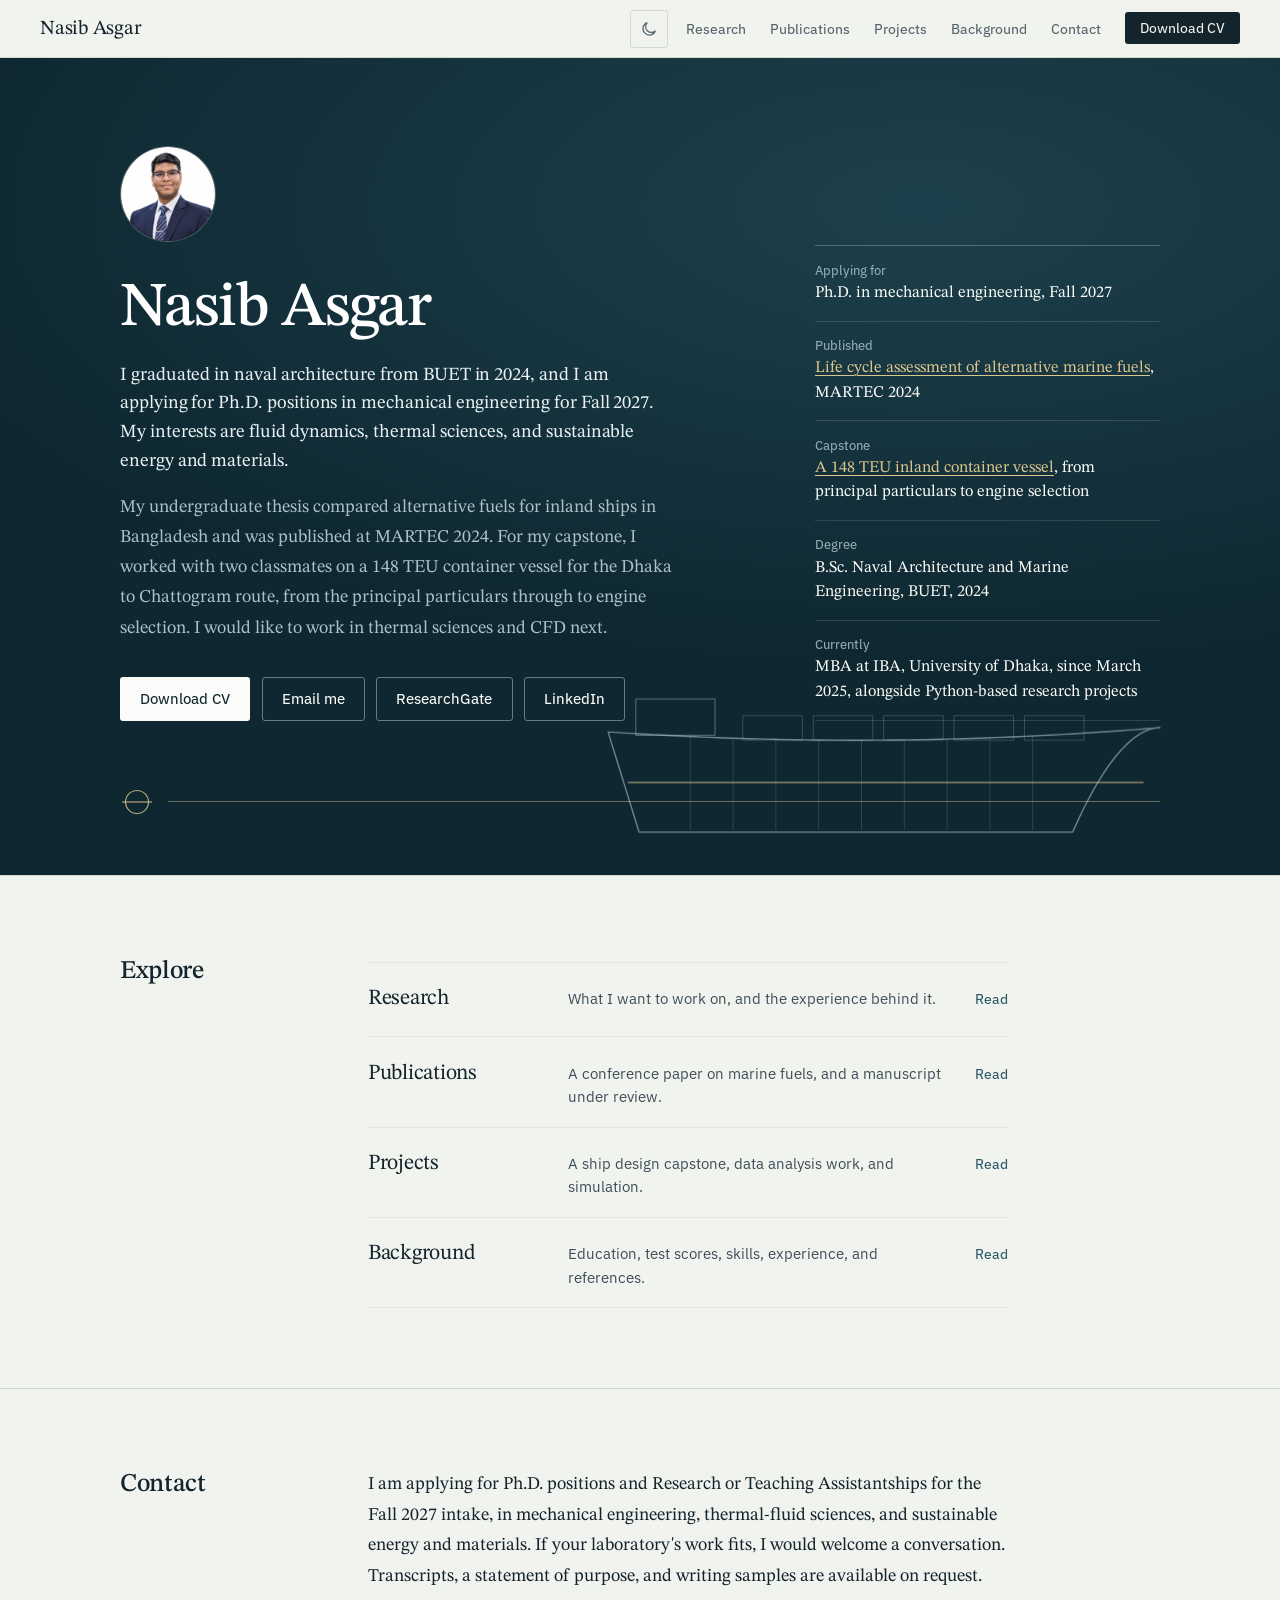
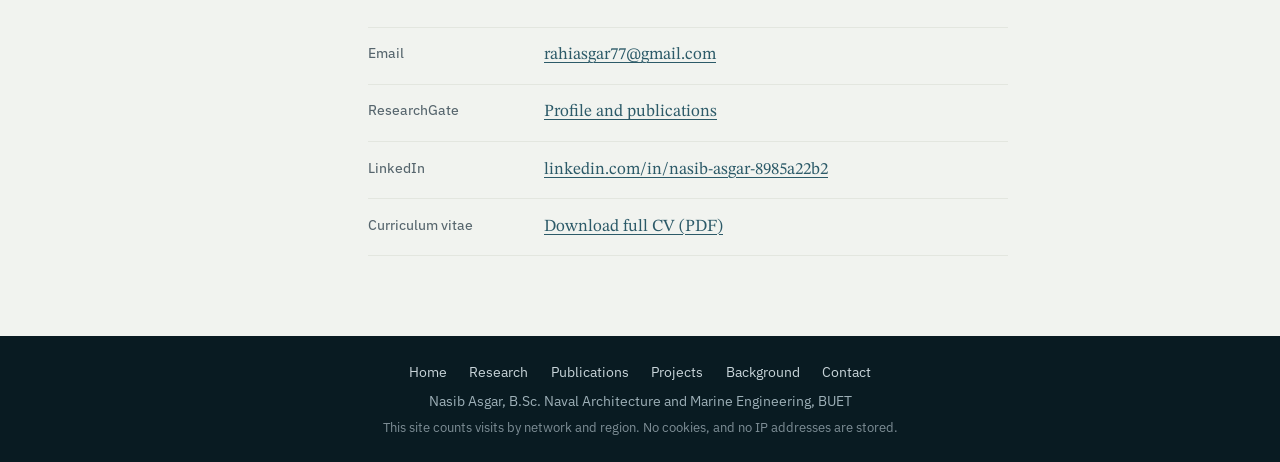
==== commit 7188880a: "Update career aspirations in index.html" ====
--- a/index.html
+++ b/index.html
@@ -79,7 +79,7 @@
         My undergraduate thesis compared alternative fuels for inland ships in Bangladesh and
         was published at MARTEC&nbsp;2024. For my capstone, I worked with two classmates on a
         148&nbsp;TEU container vessel for the Dhaka to Chattogram route, from the principal
-        particulars through to engine selection. I would like to work in thermal sciences and CFD.
+        particulars through to engine selection. I would like to work in thermal sciences and CFD next.
       </p>
       <div class="hero-cta">
         <a data-link="cv" href="Nasib_Asgar_CV.pdf" download class="btn btn-primary">Download CV</a>
